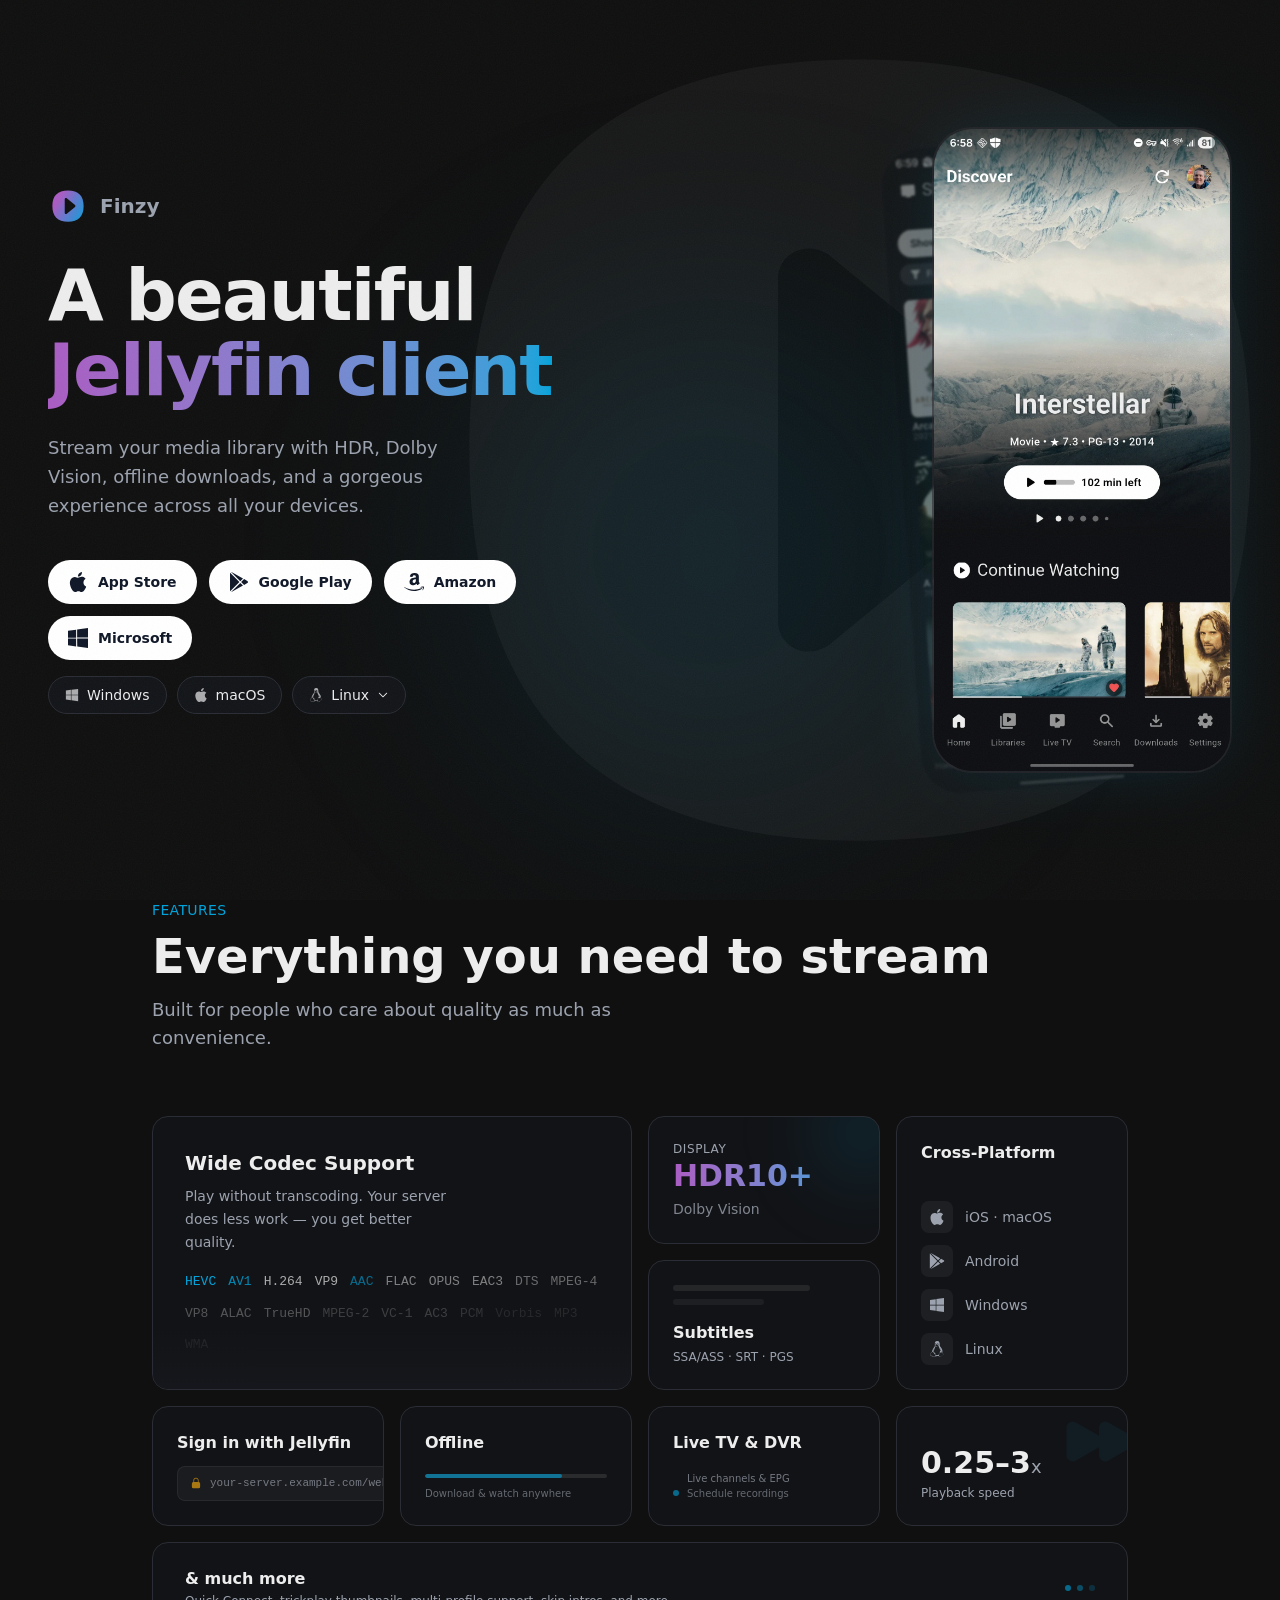
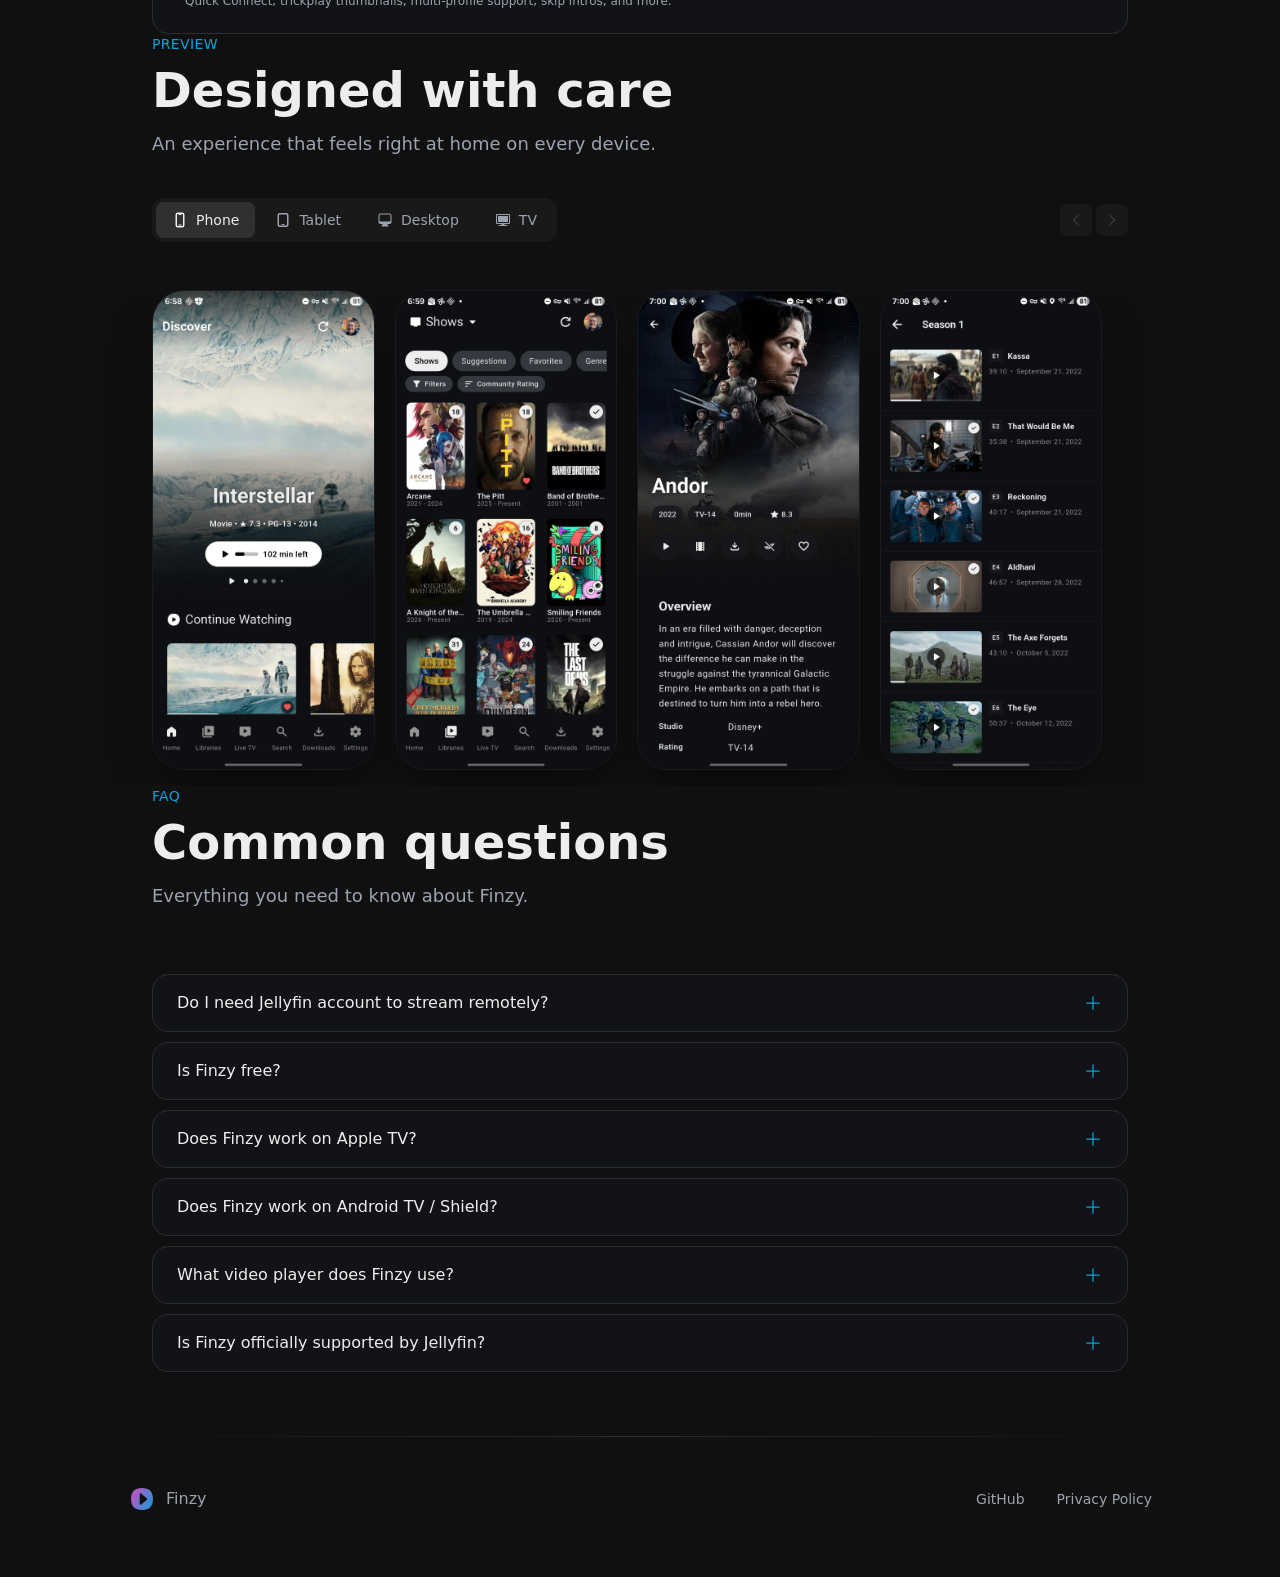
==== index.html @ c2ca0dec "Reduce vertical spacing between page sections by half Made-with: Cursor" ====
<!doctype html>
<html lang="en">
  <head>
    <meta charset="utf-8" />
    <meta name="viewport" content="width=device-width, initial-scale=1" />
    <meta name="theme-color" content="#101010" />
    <link href="assets/css/main.css" rel="stylesheet">
    <link href="assets/css/home.css" rel="stylesheet">
    <link rel="modulepreload" href="assets/js/entry/start.js">
    <link rel="modulepreload" href="assets/js/chunks/sveltekit.js">
    <link rel="modulepreload" href="assets/js/chunks/runtime.js">
    <link rel="modulepreload" href="assets/js/chunks/lifecycle.js">
    <link rel="modulepreload" href="assets/js/entry/app.js">
    <link rel="modulepreload" href="assets/js/chunks/hydration.js">
    <link rel="modulepreload" href="assets/js/chunks/dom-events.js">
    <link rel="modulepreload" href="assets/js/chunks/component-wrapper.js">
    <link rel="modulepreload" href="assets/js/chunks/transitions.js">
    <link rel="modulepreload" href="assets/js/chunks/init.js">
    <link rel="modulepreload" href="assets/js/pages/layout.js">
    <link rel="modulepreload" href="assets/js/chunks/conditional.js">
    <link rel="modulepreload" href="assets/js/chunks/dom-attributes.js">
    <link rel="modulepreload" href="assets/js/pages/home.js">
    <link rel="modulepreload" href="assets/js/chunks/logo.js">
    <link rel="modulepreload" href="assets/js/chunks/icons.js">
    <link rel="modulepreload" href="assets/js/chunks/each.js">
    <!--12qhfyh-->
    <link rel="icon" href="data:image/svg+xml,%3csvg%20xmlns='http://www.w3.org/2000/svg'%20viewBox='0%200%20512%20512'%3e%3cdefs%3e%3clinearGradient%20id='g'%20x1='110.25'%20y1='213.3'%20x2='496.14'%20y2='436.09'%20gradientUnits='userSpaceOnUse'%3e%3cstop%20offset='0'%20stop-color='%23AA5CC3'/%3e%3cstop%20offset='1'%20stop-color='%2300A4DC'/%3e%3c/linearGradient%3e%3c/defs%3e%3cpath%20fill-rule='evenodd'%20fill='url(%23g)'%20d='M256%2056C122%2056%2056%20122%2056%20256C56%20390%20122%20456%20256%20456C390%20456%20456%20390%20456%20256C456%20122%20390%2056%20256%2056ZM214%20168C214%20156%20228%20148%20240%20156L342%20240C354%20250%20354%20262%20342%20272L240%20356C228%20364%20214%20356%20214%20344Z'/%3e%3c/svg%3e"/>
    <!---->
    <!--1uha8ag-->
    <meta name="description" content="Finzy is a beautiful Jellyfin client available on iOS, Android, Windows, macOS, and Linux. HDR, Dolby Vision, offline downloads, and more."/>
    <!---->
    <meta property="og:type" content="website"/>
    <meta property="og:url" content="https://getfinzy.com/"/>
    <meta property="og:title" content="Finzy - A Beautiful Jellyfin Client"/>
    <meta property="og:description" content="Stream your media library with HDR, Dolby Vision, offline downloads, and a gorgeous experience across all your devices."/>
    <meta property="og:image" content="https://getfinzy.com/finzy.png"/>
    <meta name="twitter:card" content="summary"/>
    <meta name="twitter:title" content="Finzy - A Beautiful Jellyfin Client"/>
    <meta name="twitter:description" content="Stream your media library with HDR, Dolby Vision, offline downloads, and a gorgeous experience across all your devices."/>
    <meta name="twitter:image" content="https://getfinzy.com/finzy.png"/>
    <link rel="canonical" href="https://getfinzy.com/"/>
    <title>
      Finzy - A Beautiful Jellyfin Client
    </title>
  </head>
  <body data-sveltekit-preload-data="hover">
    <div style="display: contents">
      <!--[-->
      <!--[-->
      <!---->
      <!---->
      <div class="noise-overlay" aria-hidden="true">
      </div>
      <!---->
      <section class="relative min-h-dvh flex items-center overflow-hidden">
        <svg class="absolute -right-20 top-1/2 -translate-y-1/2 w-150 md:w-200 lg:w-250 opacity-[0.04] select-none pointer-events-none" viewBox="0 0 512 512" xmlns="http://www.w3.org/2000/svg">
          <!--[!-->
          <!--]-->
          <path fill-rule="evenodd" fill="currentColor" d="M256 56C122 56 56 122 56 256C56 390 122 456 256 456C390 456 456 390 456 256C456 122 390 56 256 56ZM214 168C214 156 228 148 240 156L342 240C354 250 354 262 342 272L240 356C228 364 214 356 214 344Z">
          </path>
        </svg>
        <!---->
        <div class="absolute top-1/3 right-1/4 w-125 h-125 rounded-full bg-accent/10 blur-[120px] animate-pulse-glow pointer-events-none">
        </div>
        <div class="w-full max-w-7xl mx-auto px-6 lg:px-12 py-16 sm:py-24 grid lg:grid-cols-2 gap-12 lg:gap-24 items-center">
          <div class="max-w-xl">
            <div class="animate-fade-in-up flex items-center gap-3 mb-5 sm:mb-8">
              <svg class="w-10 h-10" viewBox="0 0 512 512" xmlns="http://www.w3.org/2000/svg">
                <!--[-->
                <defs>
                  <linearGradient id="logo-gradient" x1="110.25" y1="213.3" x2="496.14" y2="436.09" gradientUnits="userSpaceOnUse">
                    <stop offset="0" stop-color="#AA5CC3">
                    </stop>
                    <stop offset="1" stop-color="#00A4DC">
                    </stop>
                  </linearGradient>
                </defs>
                <!--]-->
                <path fill-rule="evenodd" fill="url(#logo-gradient)" d="M256 56C122 56 56 122 56 256C56 390 122 456 256 456C390 456 456 390 456 256C456 122 390 56 256 56ZM214 168C214 156 228 148 240 156L342 240C354 250 354 262 342 272L240 356C228 364 214 356 214 344Z">
                </path>
              </svg>
              <!---->
              <span class="text-xl font-semibold text-text-muted">
                Finzy
              </span>
            </div>
            <h1 class="text-4xl sm:text-5xl md:text-6xl lg:text-7xl font-bold tracking-tight leading-[1.05] animate-fade-in-up" style="animation-delay: 100ms;">
              A beautiful
              <br/>
              <span class="bg-gradient-to-r from-accent-dim to-accent bg-clip-text text-transparent">
                Jellyfin client
              </span>
            </h1>
            <p class="text-base sm:text-lg text-text-muted mt-4 mb-8 sm:mt-6 sm:mb-10 max-w-md leading-relaxed animate-fade-in-up" style="animation-delay: 200ms;">
              Stream your media library with HDR, Dolby Vision, offline downloads, and a gorgeous experience across all your
        devices.
            </p>
            <div class="animate-fade-in-up" style="animation-delay: 300ms;">
              <div class="flex flex-col gap-4">
                <div class="flex flex-wrap gap-3">
                  <a href="https://apps.apple.com/us/app/id6759632535" target="_blank" rel="noopener noreferrer" class="inline-flex items-center gap-2.5 px-5 py-3 bg-white text-gray-900 rounded-full font-semibold text-sm hover:bg-gray-100 transition-colors">
                    <svg role="img" viewBox="0 0 24 24" fill="currentColor" xmlns="http://www.w3.org/2000/svg" width="100%" height="100%" class="w-5 h-5">
                      <!--[!-->
                      <!--]-->
                      <!--[-->
                      <path d="M12.152 6.896c-.948 0-2.415-1.078-3.96-1.04-2.04.027-3.91 1.183-4.961 3.014-2.117 3.675-.546 9.103 1.519 12.09 1.013 1.454 2.208 3.09 3.792 3.039 1.52-.065 2.09-.987 3.935-.987 1.831 0 2.35.987 3.96.948 1.637-.026 2.676-1.48 3.676-2.948 1.156-1.688 1.636-3.325 1.662-3.415-.039-.013-3.182-1.221-3.22-4.857-.026-3.04 2.48-4.494 2.597-4.559-1.429-2.09-3.623-2.324-4.39-2.376-2-.156-3.675 1.09-4.61 1.09zM15.53 3.83c.843-1.012 1.4-2.427 1.245-3.83-1.207.052-2.662.805-3.532 1.818-.78.896-1.454 2.338-1.273 3.714 1.338.104 2.715-.688 3.559-1.701">
                      </path>
                      <!--]-->
                      <!--[-->
                      <!--]-->
                      <!--[-->
                      <!--]-->
                      <!--[-->
                      <!--]-->
                      <!--[-->
                      <!--]-->
                      <!--[-->
                      <!--]-->
                    </svg>
                    <!---->
                    App Store
                  </a>
                  <a href="https://play.google.com/store/apps/details?id=com.dkmcgowan.finzy" target="_blank" rel="noopener noreferrer" class="inline-flex items-center gap-2.5 px-5 py-3 bg-white text-gray-900 rounded-full font-semibold text-sm hover:bg-gray-100 transition-colors">
                    <svg role="img" viewBox="0 0 24 24" fill="currentColor" xmlns="http://www.w3.org/2000/svg" width="100%" height="100%" class="w-5 h-5">
                      <!--[!-->
                      <!--]-->
                      <!--[-->
                      <path d="M22.018 13.298l-3.919 2.218-3.515-3.493 3.543-3.521 3.891 2.202a1.49 1.49 0 0 1 0 2.594zM1.337.924a1.486 1.486 0 0 0-.112.568v21.017c0 .217.045.419.124.6l11.155-11.087L1.337.924zm12.207 10.065l3.258-3.238L3.45.195a1.466 1.466 0 0 0-.946-.179l11.04 10.973zm0 2.067l-11 10.933c.298.036.612-.016.906-.183l13.324-7.54-3.23-3.21z">
                      </path>
                      <!--]-->
                      <!--[-->
                      <!--]-->
                      <!--[-->
                      <!--]-->
                      <!--[-->
                      <!--]-->
                      <!--[-->
                      <!--]-->
                      <!--[-->
                      <!--]-->
                    </svg>
                    <!---->
                    Google Play
                  </a>
                  <a href="https://www.amazon.com/gp/product/B0GRRLSYDX" target="_blank" rel="noopener noreferrer" class="inline-flex items-center gap-2.5 px-5 py-3 bg-white text-gray-900 rounded-full font-semibold text-sm hover:bg-gray-100 transition-colors">
                    <svg role="img" viewBox="0 0 24 24" fill="currentColor" xmlns="http://www.w3.org/2000/svg" width="100%" height="100%" class="w-5 h-5">
                      <!--[!-->
                      <!--]-->
                      <!--[-->
                      <path d="M.045 18.02c.072-.116.187-.124.348-.022 3.636 2.11 7.594 3.166 11.87 3.166 2.852 0 5.668-.533 8.447-1.595l.315-.14c.138-.06.234-.1.293-.13.226-.088.39-.046.525.13.12.174.09.336-.12.48-.256.19-.6.41-1.006.654-1.244.743-2.64 1.316-4.185 1.726a17.617 17.617 0 01-10.951-.577 17.88 17.88 0 01-5.43-3.35c-.1-.074-.151-.15-.151-.22 0-.047.021-.09.051-.13zm6.565-6.218c0-1.005.247-1.863.743-2.577.495-.71 1.17-1.25 2.04-1.615.796-.335 1.756-.575 2.912-.72.39-.046 1.033-.103 1.92-.174v-.37c0-.93-.105-1.558-.3-1.875-.302-.43-.78-.65-1.44-.65h-.182c-.48.046-.896.196-1.246.46-.35.27-.575.63-.675 1.096-.06.3-.206.465-.435.51l-2.52-.315c-.248-.06-.372-.18-.372-.39 0-.046.007-.09.022-.15.247-1.29.855-2.25 1.82-2.88.976-.616 2.1-.975 3.39-1.05h.54c1.65 0 2.957.434 3.888 1.29.135.15.27.3.405.48.12.165.224.314.283.45.075.134.15.33.195.57.06.254.105.42.135.51.03.104.062.3.076.615.01.313.02.493.02.553v5.28c0 .376.06.72.165 1.036.105.313.21.54.315.674l.51.674c.09.136.136.256.136.36 0 .12-.06.226-.18.314-1.2 1.05-1.86 1.62-1.963 1.71-.165.135-.375.15-.63.045a6.062 6.062 0 01-.526-.496l-.31-.347a9.391 9.391 0 01-.317-.42l-.3-.435c-.81.886-1.603 1.44-2.4 1.665-.494.15-1.093.227-1.83.227-1.11 0-2.04-.343-2.76-1.034-.72-.69-1.08-1.665-1.08-2.94l-.05-.076zm3.753-.438c0 .566.14 1.02.425 1.364.285.34.675.512 1.155.512.045 0 .106-.007.195-.02.09-.016.134-.023.166-.023.614-.16 1.08-.553 1.424-1.178.165-.28.285-.58.36-.91.09-.32.12-.59.135-.8.015-.195.015-.54.015-1.005v-.54c-.84 0-1.484.06-1.92.18-1.275.36-1.92 1.17-1.92 2.43l-.035-.02zm9.162 7.027c.03-.06.075-.11.132-.17.362-.243.714-.41 1.05-.5a8.094 8.094 0 011.612-.24c.14-.012.28 0 .41.03.65.06 1.05.168 1.172.33.063.09.099.228.099.39v.15c0 .51-.149 1.11-.424 1.8-.278.69-.664 1.248-1.156 1.68-.073.06-.14.09-.197.09-.03 0-.06 0-.09-.012-.09-.044-.107-.12-.064-.24.54-1.26.806-2.143.806-2.64 0-.15-.03-.27-.087-.344-.145-.166-.55-.257-1.224-.257-.243 0-.533.016-.87.046-.363.045-.7.09-1 .135-.09 0-.148-.014-.18-.044-.03-.03-.036-.047-.02-.077 0-.017.006-.03.02-.063v-.06z">
                      </path>
                      <!--]-->
                      <!--[-->
                      <!--]-->
                      <!--[-->
                      <!--]-->
                      <!--[-->
                      <!--]-->
                      <!--[-->
                      <!--]-->
                      <!--[-->
                      <!--]-->
                    </svg>
                    <!---->
                    Amazon
                  </a>
                  <a href="#" target="_blank" rel="noopener noreferrer" class="inline-flex items-center gap-2.5 px-5 py-3 bg-white text-gray-900 rounded-full font-semibold text-sm hover:bg-gray-100 transition-colors">
                    <svg role="img" viewBox="0 0 24 24" fill="currentColor" xmlns="http://www.w3.org/2000/svg" width="100%" height="100%" class="w-5 h-5">
                      <path d="M0 3.449L9.75 2.1v9.451H0m10.949-9.602L24 0v11.4H10.949M0 12.6h9.75v9.451L0 20.699M10.949 12.6H24V24l-12.9-1.801">
                      </path>
                    </svg>
                    <!---->
                    Microsoft
                  </a>
                </div>
                <div class="flex flex-wrap gap-2.5">
                  <a href="#" class="inline-flex items-center gap-2 px-4 py-2 bg-surface/80 hover:bg-surface-hover border border-border rounded-full text-sm transition-colors">
                    <svg class="w-3.5 h-3.5 opacity-70" viewBox="0 0 448 512" fill="currentColor">
                      <path d="M0 93.7l183.6-25.3v177.4H0V93.7zm0 324.6l183.6 25.3V268.4H0v149.9zm203.8 28L448 480V268.4H203.8v177.9zm0-380.6v180.1H448V32L203.8 65.7z">
                      </path>
                    </svg>
                    <!---->
                    Windows
                  </a>
                  <a href="#" class="inline-flex items-center gap-2 px-4 py-2 bg-surface/80 hover:bg-surface-hover border border-border rounded-full text-sm transition-colors">
                    <svg role="img" viewBox="0 0 24 24" fill="currentColor" xmlns="http://www.w3.org/2000/svg" width="100%" height="100%" class="w-3.5 h-3.5 opacity-70">
                      <!--[!-->
                      <!--]-->
                      <!--[-->
                      <path d="M12.152 6.896c-.948 0-2.415-1.078-3.96-1.04-2.04.027-3.91 1.183-4.961 3.014-2.117 3.675-.546 9.103 1.519 12.09 1.013 1.454 2.208 3.09 3.792 3.039 1.52-.065 2.09-.987 3.935-.987 1.831 0 2.35.987 3.96.948 1.637-.026 2.676-1.48 3.676-2.948 1.156-1.688 1.636-3.325 1.662-3.415-.039-.013-3.182-1.221-3.22-4.857-.026-3.04 2.48-4.494 2.597-4.559-1.429-2.09-3.623-2.324-4.39-2.376-2-.156-3.675 1.09-4.61 1.09zM15.53 3.83c.843-1.012 1.4-2.427 1.245-3.83-1.207.052-2.662.805-3.532 1.818-.78.896-1.454 2.338-1.273 3.714 1.338.104 2.715-.688 3.559-1.701">
                      </path>
                      <!--]-->
                      <!--[-->
                      <!--]-->
                      <!--[-->
                      <!--]-->
                      <!--[-->
                      <!--]-->
                      <!--[-->
                      <!--]-->
                      <!--[-->
                      <!--]-->
                    </svg>
                    <!---->
                    macOS
                  </a>
                  <div class="relative" role="group">
                    <button type="button" aria-expanded="false" aria-haspopup="true" class="inline-flex items-center gap-2 px-4 py-2 bg-surface/80 border border-border rounded-full text-sm transition-colors cursor-default hover:bg-surface-hover">
                      <svg role="img" viewBox="0 0 24 24" fill="currentColor" xmlns="http://www.w3.org/2000/svg" width="100%" height="100%" class="w-3.5 h-3.5 opacity-70">
                        <!--[!-->
                        <!--]-->
                        <!--[-->
                        <path d="M12.504 0c-.155 0-.315.008-.48.021-4.226.333-3.105 4.807-3.17 6.298-.076 1.092-.3 1.953-1.05 3.02-.885 1.051-2.127 2.75-2.716 4.521-.278.832-.41 1.684-.287 2.489a.424.424 0 00-.11.135c-.26.268-.45.6-.663.839-.199.199-.485.267-.797.4-.313.136-.658.269-.864.68-.09.189-.136.394-.132.602 0 .199.027.4.055.536.058.399.116.728.04.97-.249.68-.28 1.145-.106 1.484.174.334.535.47.94.601.81.2 1.91.135 2.774.6.926.466 1.866.67 2.616.47.526-.116.97-.464 1.208-.946.587-.003 1.23-.269 2.26-.334.699-.058 1.574.267 2.577.2.025.134.063.198.114.333l.003.003c.391.778 1.113 1.132 1.884 1.071.771-.06 1.592-.536 2.257-1.306.631-.765 1.683-1.084 2.378-1.503.348-.199.629-.469.649-.853.023-.4-.2-.811-.714-1.376v-.097l-.003-.003c-.17-.2-.25-.535-.338-.926-.085-.401-.182-.786-.492-1.046h-.003c-.059-.054-.123-.067-.188-.135a.357.357 0 00-.19-.064c.431-1.278.264-2.55-.173-3.694-.533-1.41-1.465-2.638-2.175-3.483-.796-1.005-1.576-1.957-1.56-3.368.026-2.152.236-6.133-3.544-6.139zm.529 3.405h.013c.213 0 .396.062.584.198.19.135.33.332.438.533.105.259.158.459.166.724 0-.02.006-.04.006-.06v.105a.086.086 0 01-.004-.021l-.004-.024a1.807 1.807 0 01-.15.706.953.953 0 01-.213.335.71.71 0 00-.088-.042c-.104-.045-.198-.064-.284-.133a1.312 1.312 0 00-.22-.066c.05-.06.146-.133.183-.198.053-.128.082-.264.088-.402v-.02a1.21 1.21 0 00-.061-.4c-.045-.134-.101-.2-.183-.333-.084-.066-.167-.132-.267-.132h-.016c-.093 0-.176.03-.262.132a.8.8 0 00-.205.334 1.18 1.18 0 00-.09.4v.019c.002.089.008.179.02.267-.193-.067-.438-.135-.607-.202a1.635 1.635 0 01-.018-.2v-.02a1.772 1.772 0 01.15-.768c.082-.22.232-.406.43-.533a.985.985 0 01.594-.2zm-2.962.059h.036c.142 0 .27.048.399.135.146.129.264.288.344.465.09.199.14.4.153.667v.004c.007.134.006.2-.002.266v.08c-.03.007-.056.018-.083.024-.152.055-.274.135-.393.2.012-.09.013-.18.003-.267v-.015c-.012-.133-.04-.2-.082-.333a.613.613 0 00-.166-.267.248.248 0 00-.183-.064h-.021c-.071.006-.13.04-.186.132a.552.552 0 00-.12.27.944.944 0 00-.023.33v.015c.012.135.037.2.08.334.046.134.098.2.166.268.01.009.02.018.034.024-.07.057-.117.07-.176.136a.304.304 0 01-.131.068 2.62 2.62 0 01-.275-.402 1.772 1.772 0 01-.155-.667 1.759 1.759 0 01.08-.668 1.43 1.43 0 01.283-.535c.128-.133.26-.2.418-.2zm1.37 1.706c.332 0 .733.065 1.216.399.293.2.523.269 1.052.468h.003c.255.136.405.266.478.399v-.131a.571.571 0 01.016.47c-.123.31-.516.643-1.063.842v.002c-.268.135-.501.333-.775.465-.276.135-.588.292-1.012.267a1.139 1.139 0 01-.448-.067 3.566 3.566 0 01-.322-.198c-.195-.135-.363-.332-.612-.465v-.005h-.005c-.4-.246-.616-.512-.686-.71-.07-.268-.005-.47.193-.6.224-.135.38-.271.483-.336.104-.074.143-.102.176-.131h.002v-.003c.169-.202.436-.47.839-.601.139-.036.294-.065.466-.065zm2.8 2.142c.358 1.417 1.196 3.475 1.735 4.473.286.534.855 1.659 1.102 3.024.156-.005.33.018.513.064.646-1.671-.546-3.467-1.089-3.966-.22-.2-.232-.335-.123-.335.59.534 1.365 1.572 1.646 2.757.13.535.16 1.104.021 1.67.067.028.135.06.205.067 1.032.534 1.413.938 1.23 1.537v-.043c-.06-.003-.12 0-.18 0h-.016c.151-.467-.182-.825-1.065-1.224-.915-.4-1.646-.336-1.77.465-.008.043-.013.066-.018.135-.068.023-.139.053-.209.064-.43.268-.662.669-.793 1.187-.13.533-.17 1.156-.205 1.869v.003c-.02.334-.17.838-.319 1.35-1.5 1.072-3.58 1.538-5.348.334a2.645 2.645 0 00-.402-.533 1.45 1.45 0 00-.275-.333c.182 0 .338-.03.465-.067a.615.615 0 00.314-.334c.108-.267 0-.697-.345-1.163-.345-.467-.931-.995-1.788-1.521-.63-.4-.986-.87-1.15-1.396-.165-.534-.143-1.085-.015-1.645.245-1.07.873-2.11 1.274-2.763.107-.065.037.135-.408.974-.396.751-1.14 2.497-.122 3.854a8.123 8.123 0 01.647-2.876c.564-1.278 1.743-3.504 1.836-5.268.048.036.217.135.289.202.218.133.38.333.59.465.21.201.477.335.876.335.039.003.075.006.11.006.412 0 .73-.134.997-.268.29-.134.52-.334.74-.4h.005c.467-.135.835-.402 1.044-.7zm2.185 8.958c.037.6.343 1.245.882 1.377.588.134 1.434-.333 1.791-.765l.211-.01c.315-.007.577.01.847.268l.003.003c.208.199.305.53.391.876.085.4.154.78.409 1.066.486.527.645.906.636 1.14l.003-.007v.018l-.003-.012c-.015.262-.185.396-.498.595-.63.401-1.746.712-2.457 1.57-.618.737-1.37 1.14-2.036 1.191-.664.053-1.237-.2-1.574-.898l-.005-.003c-.21-.4-.12-1.025.056-1.69.176-.668.428-1.344.463-1.897.037-.714.076-1.335.195-1.814.12-.465.308-.797.641-.984l.045-.022zm-10.814.049h.01c.053 0 .105.005.157.014.376.055.706.333 1.023.752l.91 1.664.003.003c.243.533.754 1.064 1.189 1.637.434.598.77 1.131.729 1.57v.006c-.057.744-.48 1.148-1.125 1.294-.645.135-1.52.002-2.395-.464-.968-.536-2.118-.469-2.857-.602-.369-.066-.61-.2-.723-.4-.11-.2-.113-.602.123-1.23v-.004l.002-.003c.117-.334.03-.752-.027-1.118-.055-.401-.083-.71.043-.94.16-.334.396-.4.69-.533.294-.135.64-.202.915-.47h.002v-.002c.256-.268.445-.601.668-.838.19-.201.38-.336.663-.336zm7.159-9.074c-.435.201-.945.535-1.488.535-.542 0-.97-.267-1.28-.466-.154-.134-.28-.268-.373-.335-.164-.134-.144-.333-.074-.333.109.016.129.134.199.2.096.066.215.2.36.333.292.2.68.467 1.167.467.485 0 1.053-.267 1.398-.466.195-.135.445-.334.648-.467.156-.136.149-.267.279-.267.128.016.034.134-.147.332a8.097 8.097 0 01-.69.468zm-1.082-1.583V5.64c-.006-.02.013-.042.029-.05.074-.043.18-.027.26.004.063 0 .16.067.15.135-.006.049-.085.066-.135.066-.055 0-.092-.043-.141-.068-.052-.018-.146-.008-.163-.065zm-.551 0c-.02.058-.113.049-.166.066-.047.025-.086.068-.14.068-.05 0-.13-.02-.136-.068-.01-.066.088-.133.15-.133.08-.031.184-.047.259-.005.019.009.036.03.03.05v.02h.003z">
                        </path>
                        <!--]-->
                        <!--[-->
                        <!--]-->
                        <!--[-->
                        <!--]-->
                        <!--[-->
                        <!--]-->
                        <!--[-->
                        <!--]-->
                        <!--[-->
                        <!--]-->
                      </svg>
                      <!---->
                      Linux
                      <span class="w-3 h-3 transition-transform duration-300">
                        <svg viewBox="0 0 24 24" fill="currentColor" aria-hidden="true" xmlns="http://www.w3.org/2000/svg" width="100%" height="100%" class="w-3 h-3">
                          <!--[!-->
                          <!--]-->
                          <!--[-->
                          <path fill-rule="evenodd" d="M12.53 16.28a.75.75 0 0 1-1.06 0l-7.5-7.5a.75.75 0 0 1 1.06-1.06L12 14.69l6.97-6.97a.75.75 0 1 1 1.06 1.06l-7.5 7.5Z" clip-rule="evenodd">
                          </path>
                          <!--]-->
                          <!--[-->
                          <!--]-->
                          <!--[-->
                          <!--]-->
                          <!--[-->
                          <!--]-->
                          <!--[-->
                          <!--]-->
                          <!--[-->
                          <!--]-->
                        </svg>
                        <!---->
                      </span>
                    </button>
                    <div role="menu" class="absolute bottom-full mb-2 left-0 w-56 bg-surface border border-border rounded-2xl shadow-xl overflow-hidden z-10 transition-all duration-150 opacity-0 invisible">
                      <!--[-->
                      <!--[!-->
                      <!--]-->
                      <div class="px-4 pt-2.5 pb-1 text-xs font-semibold text-muted uppercase tracking-wide">
                        x64 (Intel/AMD)
                      </div>
                      <!--[-->
                      <a href="#" role="menuitem" class="block px-4 py-2 text-sm hover:bg-surface-hover transition-colors">
                        .deb (Debian/Ubuntu)
                      </a>
                      <a href="#" role="menuitem" class="block px-4 py-2 text-sm hover:bg-surface-hover transition-colors">
                        .rpm (Fedora/RHEL)
                      </a>
                      <a href="#" role="menuitem" class="block px-4 py-2 text-sm hover:bg-surface-hover transition-colors">
                        .pkg.tar.zst (Arch)
                      </a>
                      <a href="#" role="menuitem" class="block px-4 py-2 text-sm hover:bg-surface-hover transition-colors">
                        .tar.gz (Portable)
                      </a>
                      <!--]-->
                      <!--[-->
                      <div class="border-t border-border">
                      </div>
                      <!--]-->
                      <div class="px-4 pt-2.5 pb-1 text-xs font-semibold text-muted uppercase tracking-wide">
                        ARM64
                      </div>
                      <!--[-->
                      <a href="#" role="menuitem" class="block px-4 py-2 text-sm hover:bg-surface-hover transition-colors">
                        .deb (Debian/Ubuntu)
                      </a>
                      <a href="#" role="menuitem" class="block px-4 py-2 text-sm hover:bg-surface-hover transition-colors">
                        .rpm (Fedora/RHEL)
                      </a>
                      <a href="#" role="menuitem" class="block px-4 py-2 text-sm hover:bg-surface-hover transition-colors">
                        .pkg.tar.zst (Arch)
                      </a>
                      <a href="#" role="menuitem" class="block px-4 py-2 text-sm hover:bg-surface-hover transition-colors">
                        .tar.gz (Portable)
                      </a>
                      <!--]-->
                      <!--]-->
                    </div>
                  </div>
                </div>
              </div>
              <!---->
            </div>
          </div>
          <div class="relative flex justify-center lg:justify-end animate-fade-in-up" style="animation-delay: 400ms;">
            <div class="relative w-56 sm:w-70 md:w-75">
              <div class="absolute -left-8 top-3 w-full rounded-[2.5rem] overflow-hidden border border-border/30 opacity-40 blur-[1px] rotate-[-4deg]">
                <img src="assets/images/phone-library.webp" alt="" class="w-full block" loading="lazy"/>
              </div>
              <div class="relative rounded-[2.5rem] overflow-hidden border-2 border-border/60 shadow-[0_0_80px_-20px] shadow-accent/20">
                <img src="assets/images/phone-home.webp" alt="Finzy home screen" class="w-full block"/>
              </div>
            </div>
          </div>
        </div>
      </section>
      <!---->
      <section class="px-6 py-8 sm:py-12 md:py-16 max-w-5xl mx-auto">
        <div class=" transition-all duration-600 ease-out" style="opacity: 0; transform: translateY(24px); transition-delay: 0ms;">
          <p class="text-accent font-medium text-sm tracking-wide uppercase mb-3">
            Features
          </p>
          <h2 class="text-4xl md:text-5xl font-bold mb-4">
            Everything you need to stream
          </h2>
          <p class="text-text-muted text-lg mb-10 sm:mb-16 max-w-lg">
            Built for people who care about quality as much as convenience.
          </p>
          <!---->
        </div>
        <!---->
        <div class="bento-grid svelte-1dpem8h">
          <div class="bento-codec transition-all duration-600 ease-out" style="opacity: 0; transform: translateY(24px); transition-delay: 0ms;">
            <div class="glass-card rounded-2xl p-8 h-full flex flex-col justify-between overflow-hidden relative">
              <div class="relative z-10">
                <h3 class="text-xl font-semibold mb-2">
                  Wide Codec Support
                </h3>
                <p class="text-sm text-text-muted leading-relaxed max-w-[280px]">
                  Play without transcoding. Your server does less work — you get better quality.
                </p>
              </div>
              <div class="codec-wall mt-4 svelte-1dpem8h" aria-hidden="true">
                <span class="text-accent">
                  HEVC
                </span>
                <span class="text-accent/80">
                  AV1
                </span>
                <span class="text-text/70">
                  H.264
                </span>
                <span class="text-text/70">
                  VP9
                </span>
                <span class="text-accent/60">
                  AAC
                </span>
                <span class="text-text/50">
                  FLAC
                </span>
                <span class="text-text/50">
                  OPUS
                </span>
                <span class="text-text/50">
                  EAC3
                </span>
                <span class="text-text/40">
                  DTS
                </span>
                <span class="text-text/40">
                  MPEG-4
                </span>
                <span class="text-text/30">
                  VP8
                </span>
                <span class="text-text/30">
                  ALAC
                </span>
                <span class="text-text/30">
                  TrueHD
                </span>
                <span class="text-text/20">
                  MPEG-2
                </span>
                <span class="text-text/20">
                  VC-1
                </span>
                <span class="text-text/20">
                  AC3
                </span>
                <span class="text-text/15">
                  PCM
                </span>
                <span class="text-text/10">
                  Vorbis
                </span>
                <span class="text-text/10">
                  MP3
                </span>
                <span class="text-text/10">
                  WMA
                </span>
              </div>
              <div class="absolute inset-x-0 bottom-0 h-16 bg-gradient-to-t from-surface to-transparent z-[1] pointer-events-none">
              </div>
            </div>
            <!---->
          </div>
          <!---->
          <div class="bento-hdr transition-all duration-600 ease-out" style="opacity: 0; transform: translateY(24px); transition-delay: 50ms;">
            <div class="glass-card rounded-2xl p-6 h-full flex flex-col justify-between overflow-hidden relative">
              <div class="absolute -top-8 -right-8 w-24 h-24 rounded-full bg-accent/15 blur-2xl pointer-events-none">
              </div>
              <p class="text-xs text-text-muted uppercase tracking-wider">
                Display
              </p>
              <div class="mt-auto">
                <p class="text-3xl font-bold bg-gradient-to-r from-accent-dim to-accent bg-clip-text text-transparent leading-tight">
                  HDR10+
                </p>
                <p class="text-sm text-text-muted/80 mt-1">
                  Dolby Vision
                </p>
              </div>
            </div>
            <!---->
          </div>
          <!---->
          <div class="bento-sub transition-all duration-600 ease-out" style="opacity: 0; transform: translateY(24px); transition-delay: 100ms;">
            <div class="glass-card rounded-2xl p-6 h-full flex flex-col justify-between">
              <div class="space-y-2 mb-4" aria-hidden="true">
                <div class="h-1.5 w-3/4 rounded-full bg-white/8">
                </div>
                <div class="h-1.5 w-1/2 rounded-full bg-white/5">
                </div>
              </div>
              <div>
                <p class="text-base font-semibold">
                  Subtitles
                </p>
                <p class="text-xs text-text-muted mt-1">
                  SSA/ASS · SRT · PGS
                </p>
              </div>
            </div>
            <!---->
          </div>
          <!---->
          <div class="bento-cross transition-all duration-600 ease-out" style="opacity: 0; transform: translateY(24px); transition-delay: 80ms;">
            <div class="glass-card rounded-2xl p-6 h-full flex flex-col">
              <p class="text-base font-semibold mb-5">
                Cross-Platform
              </p>
              <div class="flex flex-col gap-3 mt-auto">
                <div class="flex items-center gap-3 text-sm text-text-muted">
                  <div class="w-8 h-8 rounded-lg bg-white/5 flex items-center justify-center">
                    <svg role="img" viewBox="0 0 24 24" fill="currentColor" xmlns="http://www.w3.org/2000/svg" width="100%" height="100%" class="w-4 h-4">
                      <!--[!-->
                      <!--]-->
                      <!--[-->
                      <path d="M12.152 6.896c-.948 0-2.415-1.078-3.96-1.04-2.04.027-3.91 1.183-4.961 3.014-2.117 3.675-.546 9.103 1.519 12.09 1.013 1.454 2.208 3.09 3.792 3.039 1.52-.065 2.09-.987 3.935-.987 1.831 0 2.35.987 3.96.948 1.637-.026 2.676-1.48 3.676-2.948 1.156-1.688 1.636-3.325 1.662-3.415-.039-.013-3.182-1.221-3.22-4.857-.026-3.04 2.48-4.494 2.597-4.559-1.429-2.09-3.623-2.324-4.39-2.376-2-.156-3.675 1.09-4.61 1.09zM15.53 3.83c.843-1.012 1.4-2.427 1.245-3.83-1.207.052-2.662.805-3.532 1.818-.78.896-1.454 2.338-1.273 3.714 1.338.104 2.715-.688 3.559-1.701">
                      </path>
                      <!--]-->
                      <!--[-->
                      <!--]-->
                      <!--[-->
                      <!--]-->
                      <!--[-->
                      <!--]-->
                      <!--[-->
                      <!--]-->
                      <!--[-->
                      <!--]-->
                    </svg>
                    <!---->
                  </div>
                  <span>
                    iOS · macOS
                  </span>
                </div>
                <div class="flex items-center gap-3 text-sm text-text-muted">
                  <div class="w-8 h-8 rounded-lg bg-white/5 flex items-center justify-center">
                    <svg role="img" viewBox="0 0 24 24" fill="currentColor" xmlns="http://www.w3.org/2000/svg" width="100%" height="100%" class="w-4 h-4">
                      <!--[!-->
                      <!--]-->
                      <!--[-->
                      <path d="M22.018 13.298l-3.919 2.218-3.515-3.493 3.543-3.521 3.891 2.202a1.49 1.49 0 0 1 0 2.594zM1.337.924a1.486 1.486 0 0 0-.112.568v21.017c0 .217.045.419.124.6l11.155-11.087L1.337.924zm12.207 10.065l3.258-3.238L3.45.195a1.466 1.466 0 0 0-.946-.179l11.04 10.973zm0 2.067l-11 10.933c.298.036.612-.016.906-.183l13.324-7.54-3.23-3.21z">
                      </path>
                      <!--]-->
                      <!--[-->
                      <!--]-->
                      <!--[-->
                      <!--]-->
                      <!--[-->
                      <!--]-->
                      <!--[-->
                      <!--]-->
                      <!--[-->
                      <!--]-->
                    </svg>
                    <!---->
                  </div>
                  <span>
                    Android
                  </span>
                </div>
                <div class="flex items-center gap-3 text-sm text-text-muted">
                  <div class="w-8 h-8 rounded-lg bg-white/5 flex items-center justify-center">
                    <svg class="w-4 h-4" viewBox="0 0 448 512" fill="currentColor">
                      <path d="M0 93.7l183.6-25.3v177.4H0V93.7zm0 324.6l183.6 25.3V268.4H0v149.9zm203.8 28L448 480V268.4H203.8v177.9zm0-380.6v180.1H448V32L203.8 65.7z">
                      </path>
                    </svg>
                    <!---->
                  </div>
                  <span>
                    Windows
                  </span>
                </div>
                <div class="flex items-center gap-3 text-sm text-text-muted">
                  <div class="w-8 h-8 rounded-lg bg-white/5 flex items-center justify-center">
                    <svg role="img" viewBox="0 0 24 24" fill="currentColor" xmlns="http://www.w3.org/2000/svg" width="100%" height="100%" class="w-4 h-4">
                      <!--[!-->
                      <!--]-->
                      <!--[-->
                      <path d="M12.504 0c-.155 0-.315.008-.48.021-4.226.333-3.105 4.807-3.17 6.298-.076 1.092-.3 1.953-1.05 3.02-.885 1.051-2.127 2.75-2.716 4.521-.278.832-.41 1.684-.287 2.489a.424.424 0 00-.11.135c-.26.268-.45.6-.663.839-.199.199-.485.267-.797.4-.313.136-.658.269-.864.68-.09.189-.136.394-.132.602 0 .199.027.4.055.536.058.399.116.728.04.97-.249.68-.28 1.145-.106 1.484.174.334.535.47.94.601.81.2 1.91.135 2.774.6.926.466 1.866.67 2.616.47.526-.116.97-.464 1.208-.946.587-.003 1.23-.269 2.26-.334.699-.058 1.574.267 2.577.2.025.134.063.198.114.333l.003.003c.391.778 1.113 1.132 1.884 1.071.771-.06 1.592-.536 2.257-1.306.631-.765 1.683-1.084 2.378-1.503.348-.199.629-.469.649-.853.023-.4-.2-.811-.714-1.376v-.097l-.003-.003c-.17-.2-.25-.535-.338-.926-.085-.401-.182-.786-.492-1.046h-.003c-.059-.054-.123-.067-.188-.135a.357.357 0 00-.19-.064c.431-1.278.264-2.55-.173-3.694-.533-1.41-1.465-2.638-2.175-3.483-.796-1.005-1.576-1.957-1.56-3.368.026-2.152.236-6.133-3.544-6.139zm.529 3.405h.013c.213 0 .396.062.584.198.19.135.33.332.438.533.105.259.158.459.166.724 0-.02.006-.04.006-.06v.105a.086.086 0 01-.004-.021l-.004-.024a1.807 1.807 0 01-.15.706.953.953 0 01-.213.335.71.71 0 00-.088-.042c-.104-.045-.198-.064-.284-.133a1.312 1.312 0 00-.22-.066c.05-.06.146-.133.183-.198.053-.128.082-.264.088-.402v-.02a1.21 1.21 0 00-.061-.4c-.045-.134-.101-.2-.183-.333-.084-.066-.167-.132-.267-.132h-.016c-.093 0-.176.03-.262.132a.8.8 0 00-.205.334 1.18 1.18 0 00-.09.4v.019c.002.089.008.179.02.267-.193-.067-.438-.135-.607-.202a1.635 1.635 0 01-.018-.2v-.02a1.772 1.772 0 01.15-.768c.082-.22.232-.406.43-.533a.985.985 0 01.594-.2zm-2.962.059h.036c.142 0 .27.048.399.135.146.129.264.288.344.465.09.199.14.4.153.667v.004c.007.134.006.2-.002.266v.08c-.03.007-.056.018-.083.024-.152.055-.274.135-.393.2.012-.09.013-.18.003-.267v-.015c-.012-.133-.04-.2-.082-.333a.613.613 0 00-.166-.267.248.248 0 00-.183-.064h-.021c-.071.006-.13.04-.186.132a.552.552 0 00-.12.27.944.944 0 00-.023.33v.015c.012.135.037.2.08.334.046.134.098.2.166.268.01.009.02.018.034.024-.07.057-.117.07-.176.136a.304.304 0 01-.131.068 2.62 2.62 0 01-.275-.402 1.772 1.772 0 01-.155-.667 1.759 1.759 0 01.08-.668 1.43 1.43 0 01.283-.535c.128-.133.26-.2.418-.2zm1.37 1.706c.332 0 .733.065 1.216.399.293.2.523.269 1.052.468h.003c.255.136.405.266.478.399v-.131a.571.571 0 01.016.47c-.123.31-.516.643-1.063.842v.002c-.268.135-.501.333-.775.465-.276.135-.588.292-1.012.267a1.139 1.139 0 01-.448-.067 3.566 3.566 0 01-.322-.198c-.195-.135-.363-.332-.612-.465v-.005h-.005c-.4-.246-.616-.512-.686-.71-.07-.268-.005-.47.193-.6.224-.135.38-.271.483-.336.104-.074.143-.102.176-.131h.002v-.003c.169-.202.436-.47.839-.601.139-.036.294-.065.466-.065zm2.8 2.142c.358 1.417 1.196 3.475 1.735 4.473.286.534.855 1.659 1.102 3.024.156-.005.33.018.513.064.646-1.671-.546-3.467-1.089-3.966-.22-.2-.232-.335-.123-.335.59.534 1.365 1.572 1.646 2.757.13.535.16 1.104.021 1.67.067.028.135.06.205.067 1.032.534 1.413.938 1.23 1.537v-.043c-.06-.003-.12 0-.18 0h-.016c.151-.467-.182-.825-1.065-1.224-.915-.4-1.646-.336-1.77.465-.008.043-.013.066-.018.135-.068.023-.139.053-.209.064-.43.268-.662.669-.793 1.187-.13.533-.17 1.156-.205 1.869v.003c-.02.334-.17.838-.319 1.35-1.5 1.072-3.58 1.538-5.348.334a2.645 2.645 0 00-.402-.533 1.45 1.45 0 00-.275-.333c.182 0 .338-.03.465-.067a.615.615 0 00.314-.334c.108-.267 0-.697-.345-1.163-.345-.467-.931-.995-1.788-1.521-.63-.4-.986-.87-1.15-1.396-.165-.534-.143-1.085-.015-1.645.245-1.07.873-2.11 1.274-2.763.107-.065.037.135-.408.974-.396.751-1.14 2.497-.122 3.854a8.123 8.123 0 01.647-2.876c.564-1.278 1.743-3.504 1.836-5.268.048.036.217.135.289.202.218.133.38.333.59.465.21.201.477.335.876.335.039.003.075.006.11.006.412 0 .73-.134.997-.268.29-.134.52-.334.74-.4h.005c.467-.135.835-.402 1.044-.7zm2.185 8.958c.037.6.343 1.245.882 1.377.588.134 1.434-.333 1.791-.765l.211-.01c.315-.007.577.01.847.268l.003.003c.208.199.305.53.391.876.085.4.154.78.409 1.066.486.527.645.906.636 1.14l.003-.007v.018l-.003-.012c-.015.262-.185.396-.498.595-.63.401-1.746.712-2.457 1.57-.618.737-1.37 1.14-2.036 1.191-.664.053-1.237-.2-1.574-.898l-.005-.003c-.21-.4-.12-1.025.056-1.69.176-.668.428-1.344.463-1.897.037-.714.076-1.335.195-1.814.12-.465.308-.797.641-.984l.045-.022zm-10.814.049h.01c.053 0 .105.005.157.014.376.055.706.333 1.023.752l.91 1.664.003.003c.243.533.754 1.064 1.189 1.637.434.598.77 1.131.729 1.57v.006c-.057.744-.48 1.148-1.125 1.294-.645.135-1.52.002-2.395-.464-.968-.536-2.118-.469-2.857-.602-.369-.066-.61-.2-.723-.4-.11-.2-.113-.602.123-1.23v-.004l.002-.003c.117-.334.03-.752-.027-1.118-.055-.401-.083-.71.043-.94.16-.334.396-.4.69-.533.294-.135.64-.202.915-.47h.002v-.002c.256-.268.445-.601.668-.838.19-.201.38-.336.663-.336zm7.159-9.074c-.435.201-.945.535-1.488.535-.542 0-.97-.267-1.28-.466-.154-.134-.28-.268-.373-.335-.164-.134-.144-.333-.074-.333.109.016.129.134.199.2.096.066.215.2.36.333.292.2.68.467 1.167.467.485 0 1.053-.267 1.398-.466.195-.135.445-.334.648-.467.156-.136.149-.267.279-.267.128.016.034.134-.147.332a8.097 8.097 0 01-.69.468zm-1.082-1.583V5.64c-.006-.02.013-.042.029-.05.074-.043.18-.027.26.004.063 0 .16.067.15.135-.006.049-.085.066-.135.066-.055 0-.092-.043-.141-.068-.052-.018-.146-.008-.163-.065zm-.551 0c-.02.058-.113.049-.166.066-.047.025-.086.068-.14.068-.05 0-.13-.02-.136-.068-.01-.066.088-.133.15-.133.08-.031.184-.047.259-.005.019.009.036.03.03.05v.02h.003z">
                      </path>
                      <!--]-->
                      <!--[-->
                      <!--]-->
                      <!--[-->
                      <!--]-->
                      <!--[-->
                      <!--]-->
                      <!--[-->
                      <!--]-->
                      <!--[-->
                      <!--]-->
                    </svg>
                    <!---->
                  </div>
                  <span>
                    Linux
                  </span>
                </div>
              </div>
            </div>
            <!---->
          </div>
          <!---->
          <div class="bento-auth transition-all duration-600 ease-out" style="opacity: 0; transform: translateY(24px); transition-delay: 150ms;">
            <div class="glass-card rounded-2xl p-6 h-full flex flex-col justify-between overflow-hidden">
              <p class="text-base font-semibold">
                Sign in with Jellyfin
              </p>
              <div class="mt-auto -mr-6 min-w-0 rounded-l-lg bg-white/[0.04] border border-white/[0.06] border-r-0 px-3 py-2 flex items-center gap-2 overflow-hidden" aria-hidden="true">
                <svg viewBox="0 0 24 24" fill="currentColor" aria-hidden="true" xmlns="http://www.w3.org/2000/svg" width="100%" height="100%" class="w-3 h-3 text-[#e5a00d]/70 flex-shrink-0">
                  <!--[!-->
                  <!--]-->
                  <!--[-->
                  <path fill-rule="evenodd" d="M12 1.5a5.25 5.25 0 0 0-5.25 5.25v3a3 3 0 0 0-3 3v6.75a3 3 0 0 0 3 3h10.5a3 3 0 0 0 3-3v-6.75a3 3 0 0 0-3-3v-3c0-2.9-2.35-5.25-5.25-5.25Zm3.75 8.25v-3a3.75 3.75 0 1 0-7.5 0v3h7.5Z" clip-rule="evenodd">
                  </path>
                  <!--]-->
                  <!--[-->
                  <!--]-->
                  <!--[-->
                  <!--]-->
                  <!--[-->
                  <!--]-->
                  <!--[-->
                  <!--]-->
                  <!--[-->
                  <!--]-->
                </svg>
                <!---->
                <span class="text-[11px] text-text-muted/70 font-mono whitespace-nowrap">
                  your-server.example.com/web/#/login
                </span>
              </div>
            </div>
            <!---->
          </div>
          <!---->
          <div class="bento-offline transition-all duration-600 ease-out" style="opacity: 0; transform: translateY(24px); transition-delay: 180ms;">
            <div class="glass-card rounded-2xl p-6 h-full flex flex-col justify-between">
              <p class="text-base font-semibold">
                Offline
              </p>
              <div class="mt-4 space-y-2" aria-hidden="true">
                <div class="h-1 rounded-full bg-white/10 overflow-hidden">
                  <div class="h-full w-3/4 rounded-full bg-accent/60">
                  </div>
                </div>
                <p class="text-[10px] text-text-muted/60">
                  Download &amp; watch anywhere
                </p>
              </div>
            </div>
            <!---->
          </div>
          <!---->
          <div class="bento-watch transition-all duration-600 ease-out" style="opacity: 0; transform: translateY(24px); transition-delay: 210ms;">
            <div class="glass-card rounded-2xl p-6 h-full flex flex-col justify-between">
              <p class="text-base font-semibold">
                Live TV &amp; DVR
              </p>
              <div class="mt-4 space-y-1.5" aria-hidden="true">
                <div class="flex items-center gap-2">
                  <div class="w-1.5 h-1.5 rounded-full bg-red-500">
                  </div>
                  <span class="text-[10px] text-text-muted/70">Live channels &amp; EPG</span>
                </div>
                <div class="flex items-center gap-2">
                  <div class="w-1.5 h-1.5 rounded-full bg-accent/60">
                  </div>
                  <span class="text-[10px] text-text-muted/60">Schedule recordings</span>
                </div>
              </div>
            </div>
            <!---->
          </div>
          <!---->
          <div class="bento-speed transition-all duration-600 ease-out" style="opacity: 0; transform: translateY(24px); transition-delay: 240ms;">
            <div class="glass-card rounded-2xl p-6 h-full flex flex-col overflow-hidden relative">
              <div class="absolute -top-2 -right-3 text-accent/[0.07] pointer-events-none">
                <svg viewBox="0 0 24 24" fill="currentColor" aria-hidden="true" xmlns="http://www.w3.org/2000/svg" width="100%" height="100%" class="w-20 h-20">
                  <!--[!-->
                  <!--]-->
                  <!--[-->
                  <path d="M5.055 7.06C3.805 6.347 2.25 7.25 2.25 8.69v8.122c0 1.44 1.555 2.343 2.805 1.628L12 14.471v2.34c0 1.44 1.555 2.343 2.805 1.628l7.108-4.061c1.26-.72 1.26-2.536 0-3.256l-7.108-4.061C13.555 6.346 12 7.249 12 8.689v2.34L5.055 7.061Z">
                  </path>
                  <!--]-->
                  <!--[-->
                  <!--]-->
                  <!--[-->
                  <!--]-->
                  <!--[-->
                  <!--]-->
                  <!--[-->
                  <!--]-->
                  <!--[-->
                  <!--]-->
                </svg>
                <!---->
              </div>
              <div class="relative z-10 mt-auto">
                <p class="text-3xl font-bold tabular-nums">
                  0.25–3
                  <span class="text-lg text-text-muted font-normal">
                    x
                  </span>
                </p>
                <p class="text-xs text-text-muted mt-1">
                  Playback speed
                </p>
              </div>
            </div>
            <!---->
          </div>
          <!---->
          <div class="bento-more transition-all duration-600 ease-out" style="opacity: 0; transform: translateY(24px); transition-delay: 270ms;">
            <div class="glass-card rounded-2xl px-8 py-6 h-full flex items-center justify-between">
              <div>
                <p class="text-base font-semibold">
                  &amp; much more
                </p>
                <p class="text-xs text-text-muted mt-0.5">
                  Quick Connect, trickplay thumbnails, multi-profile support, skip intros, and more.
                </p>
              </div>
              <div class="flex gap-1.5" aria-hidden="true">
                <div class="w-1.5 h-1.5 rounded-full bg-accent/60">
                </div>
                <div class="w-1.5 h-1.5 rounded-full bg-accent/40">
                </div>
                <div class="w-1.5 h-1.5 rounded-full bg-accent/20">
                </div>
              </div>
            </div>
            <!---->
          </div>
          <!---->
        </div>
      </section>
      <!---->
      <section class="py-8 sm:py-12 md:py-16 overflow-hidden">
        <div class="max-w-5xl mx-auto px-6 mb-8 sm:mb-12">
          <div class=" transition-all duration-600 ease-out" style="opacity: 0; transform: translateY(24px); transition-delay: 0ms;">
            <p class="text-accent font-medium text-sm tracking-wide uppercase mb-3">
              Preview
            </p>
            <h2 class="text-4xl md:text-5xl font-bold mb-4">
              Designed with care
            </h2>
            <p class="text-text-muted text-lg max-w-lg mb-6 sm:mb-10">
              An experience that feels right at home on every device.
            </p>
            <div class="flex items-center gap-4">
              <div class="flex gap-1 bg-white/[0.04] rounded-xl p-1 w-fit">
                <!--[-->
                <button class="flex items-center gap-2 px-4 py-2 rounded-lg text-sm font-medium transition-all cursor-pointer bg-white/10 text-text">
                  <svg viewBox="0 0 24 24" fill="currentColor" aria-hidden="true" xmlns="http://www.w3.org/2000/svg" width="100%" height="100%" class="w-4 h-4">
                    <!--[!-->
                    <!--]-->
                    <!--[-->
                    <path d="M10.5 18.75a.75.75 0 0 0 0 1.5h3a.75.75 0 0 0 0-1.5h-3Z">
                    </path>
                    <path fill-rule="evenodd" d="M8.625.75A3.375 3.375 0 0 0 5.25 4.125v15.75a3.375 3.375 0 0 0 3.375 3.375h6.75a3.375 3.375 0 0 0 3.375-3.375V4.125A3.375 3.375 0 0 0 15.375.75h-6.75ZM7.5 4.125C7.5 3.504 8.004 3 8.625 3H9.75v.375c0 .621.504 1.125 1.125 1.125h2.25c.621 0 1.125-.504 1.125-1.125V3h1.125c.621 0 1.125.504 1.125 1.125v15.75c0 .621-.504 1.125-1.125 1.125h-6.75A1.125 1.125 0 0 1 7.5 19.875V4.125Z" clip-rule="evenodd">
                    </path>
                    <!--]-->
                    <!--[-->
                    <!--]-->
                    <!--[-->
                    <!--]-->
                    <!--[-->
                    <!--]-->
                    <!--[-->
                    <!--]-->
                    <!--[-->
                    <!--]-->
                  </svg>
                  <!---->
                  <span class="hidden sm:inline">
                    Phone
                  </span>
                </button>
                <button class="flex items-center gap-2 px-4 py-2 rounded-lg text-sm font-medium transition-all cursor-pointer text-text-muted hover:text-text/80">
                  <svg viewBox="0 0 24 24" fill="currentColor" aria-hidden="true" xmlns="http://www.w3.org/2000/svg" width="100%" height="100%" class="w-4 h-4">
                    <!--[!-->
                    <!--]-->
                    <!--[-->
                    <path d="M10.5 18a.75.75 0 0 0 0 1.5h3a.75.75 0 0 0 0-1.5h-3Z">
                    </path>
                    <path fill-rule="evenodd" d="M7.125 1.5A3.375 3.375 0 0 0 3.75 4.875v14.25A3.375 3.375 0 0 0 7.125 22.5h9.75a3.375 3.375 0 0 0 3.375-3.375V4.875A3.375 3.375 0 0 0 16.875 1.5h-9.75ZM6 4.875c0-.621.504-1.125 1.125-1.125h9.75c.621 0 1.125.504 1.125 1.125v14.25c0 .621-.504 1.125-1.125 1.125h-9.75A1.125 1.125 0 0 1 6 19.125V4.875Z" clip-rule="evenodd">
                    </path>
                    <!--]-->
                    <!--[-->
                    <!--]-->
                    <!--[-->
                    <!--]-->
                    <!--[-->
                    <!--]-->
                    <!--[-->
                    <!--]-->
                    <!--[-->
                    <!--]-->
                  </svg>
                  <!---->
                  <span class="hidden sm:inline">
                    Tablet
                  </span>
                </button>
                <button class="flex items-center gap-2 px-4 py-2 rounded-lg text-sm font-medium transition-all cursor-pointer text-text-muted hover:text-text/80">
                  <svg viewBox="0 0 24 24" fill="currentColor" aria-hidden="true" xmlns="http://www.w3.org/2000/svg" width="100%" height="100%" class="w-4 h-4">
                    <!--[!-->
                    <!--]-->
                    <!--[-->
                    <path fill-rule="evenodd" d="M2.25 5.25a3 3 0 0 1 3-3h13.5a3 3 0 0 1 3 3V15a3 3 0 0 1-3 3h-3v.257c0 .597.237 1.17.659 1.591l.621.622a.75.75 0 0 1-.53 1.28h-9a.75.75 0 0 1-.53-1.28l.621-.622a2.25 2.25 0 0 0 .659-1.59V18h-3a3 3 0 0 1-3-3V5.25Zm1.5 0v7.5a1.5 1.5 0 0 0 1.5 1.5h13.5a1.5 1.5 0 0 0 1.5-1.5v-7.5a1.5 1.5 0 0 0-1.5-1.5H5.25a1.5 1.5 0 0 0-1.5 1.5Z" clip-rule="evenodd">
                    </path>
                    <!--]-->
                    <!--[-->
                    <!--]-->
                    <!--[-->
                    <!--]-->
                    <!--[-->
                    <!--]-->
                    <!--[-->
                    <!--]-->
                    <!--[-->
                    <!--]-->
                  </svg>
                  <!---->
                  <span class="hidden sm:inline">
                    Desktop
                  </span>
                </button>
                <button class="flex items-center gap-2 px-4 py-2 rounded-lg text-sm font-medium transition-all cursor-pointer text-text-muted hover:text-text/80">
                  <svg viewBox="0 0 24 24" fill="currentColor" aria-hidden="true" xmlns="http://www.w3.org/2000/svg" width="100%" height="100%" class="w-4 h-4">
                    <!--[!-->
                    <!--]-->
                    <!--[-->
                    <path d="M19.5 6h-15v9h15V6Z">
                    </path>
                    <path fill-rule="evenodd" d="M3.375 3C2.339 3 1.5 3.84 1.5 4.875v11.25C1.5 17.16 2.34 18 3.375 18H9.75v1.5H6A.75.75 0 0 0 6 21h12a.75.75 0 0 0 0-1.5h-3.75V18h6.375c1.035 0 1.875-.84 1.875-1.875V4.875C22.5 3.839 21.66 3 20.625 3H3.375Zm0 13.5h17.25a.375.375 0 0 0 .375-.375V4.875a.375.375 0 0 0-.375-.375H3.375A.375.375 0 0 0 3 4.875v11.25c0 .207.168.375.375.375Z" clip-rule="evenodd">
                    </path>
                    <!--]-->
                    <!--[-->
                    <!--]-->
                    <!--[-->
                    <!--]-->
                    <!--[-->
                    <!--]-->
                    <!--[-->
                    <!--]-->
                    <!--[-->
                    <!--]-->
                  </svg>
                  <!---->
                  <span class="hidden sm:inline">
                    TV
                  </span>
                </button>
                <!--]-->
              </div>
              <div class="hidden md:flex items-center gap-1 ml-auto">
                <button disabled class="w-8 h-8 rounded-lg bg-white/[0.04] flex items-center justify-center transition-colors cursor-pointer text-text-muted/30">
                  <svg viewBox="0 0 24 24" fill="currentColor" aria-hidden="true" xmlns="http://www.w3.org/2000/svg" width="100%" height="100%" class="w-4 h-4">
                    <!--[!-->
                    <!--]-->
                    <!--[-->
                    <path fill-rule="evenodd" d="M7.72 12.53a.75.75 0 0 1 0-1.06l7.5-7.5a.75.75 0 1 1 1.06 1.06L9.31 12l6.97 6.97a.75.75 0 1 1-1.06 1.06l-7.5-7.5Z" clip-rule="evenodd">
                    </path>
                    <!--]-->
                    <!--[-->
                    <!--]-->
                    <!--[-->
                    <!--]-->
                    <!--[-->
                    <!--]-->
                    <!--[-->
                    <!--]-->
                    <!--[-->
                    <!--]-->
                  </svg>
                  <!---->
                </button>
                <button disabled class="w-8 h-8 rounded-lg bg-white/[0.04] flex items-center justify-center transition-colors cursor-pointer text-text-muted/30">
                  <svg viewBox="0 0 24 24" fill="currentColor" aria-hidden="true" xmlns="http://www.w3.org/2000/svg" width="100%" height="100%" class="w-4 h-4">
                    <!--[!-->
                    <!--]-->
                    <!--[-->
                    <path fill-rule="evenodd" d="M16.28 11.47a.75.75 0 0 1 0 1.06l-7.5 7.5a.75.75 0 0 1-1.06-1.06L14.69 12 7.72 5.03a.75.75 0 0 1 1.06-1.06l7.5 7.5Z" clip-rule="evenodd">
                    </path>
                    <!--]-->
                    <!--[-->
                    <!--]-->
                    <!--[-->
                    <!--]-->
                    <!--[-->
                    <!--]-->
                    <!--[-->
                    <!--]-->
                    <!--[-->
                    <!--]-->
                  </svg>
                  <!---->
                </button>
              </div>
            </div>
            <!---->
          </div>
          <!---->
        </div>
        <!--[-->
        <div class="flex gap-5 overflow-x-auto pb-4 scrollbar-hide animate-fade-in-up content-pad svelte-klxgu9">
          <!--[-->
          <div class="flex-shrink-0 snap-start h-[420px] lg:h-[480px]">
            <div class="h-full rounded-[2rem] overflow-hidden border border-border/40 shadow-2xl shadow-black/50">
              <img src="assets/images/phone-home.webp" alt="Finzy home screen" loading="lazy" class="h-full w-auto block"/>
            </div>
          </div>
          <div class="flex-shrink-0 snap-start h-[420px] lg:h-[480px]">
            <div class="h-full rounded-[2rem] overflow-hidden border border-border/40 shadow-2xl shadow-black/50">
              <img src="assets/images/phone-library.webp" alt="Finzy library view" loading="lazy" class="h-full w-auto block"/>
            </div>
          </div>
          <div class="flex-shrink-0 snap-start h-[420px] lg:h-[480px]">
            <div class="h-full rounded-[2rem] overflow-hidden border border-border/40 shadow-2xl shadow-black/50">
              <img src="assets/images/phone-media-card.webp" alt="Finzy media card detail" loading="lazy" class="h-full w-auto block"/>
            </div>
          </div>
          <div class="flex-shrink-0 snap-start h-[420px] lg:h-[480px]">
            <div class="h-full rounded-[2rem] overflow-hidden border border-border/40 shadow-2xl shadow-black/50">
              <img src="assets/images/phone-season.webp" alt="Finzy season view" loading="lazy" class="h-full w-auto block"/>
            </div>
          </div>
          <!--]-->
        </div>
        <!--]-->
        <!--[!-->
        <!--]-->
        <!--[!-->
        <!--]-->
        <!--[!-->
        <!--]-->
      </section>
      <!---->
      <!-- TODO: Unhide reviews section once we have real Finzy reviews -->
      <section class="px-6 py-8 sm:py-12 md:py-16 max-w-5xl mx-auto" style="display:none">
        <div class=" transition-all duration-600 ease-out" style="opacity: 0; transform: translateY(24px); transition-delay: 0ms;">
          <p class="text-accent font-medium text-sm tracking-wide uppercase mb-3">
            Reviews
          </p>
          <h2 class="text-4xl md:text-5xl font-bold mb-4">
            Loved by users
          </h2>
          <p class="text-text-muted text-lg mb-10 sm:mb-16 max-w-lg">
            See what people are saying about their experience with Finzy. Reviews coming soon!
          </p>
          <!---->
        </div>
        <!---->
        <div class="grid grid-cols-1 sm:grid-cols-2 lg:grid-cols-3 gap-4">
          <!--[-->
          <div class=" transition-all duration-600 ease-out" style="opacity: 0; transform: translateY(24px); transition-delay: 0ms;">
            <div class="glass-card rounded-2xl p-6 h-full flex flex-col">
              <!--[!-->
              <div class="flex gap-0.5 mb-4">
                <!--[-->
                <svg viewBox="0 0 24 24" fill="currentColor" aria-hidden="true" xmlns="http://www.w3.org/2000/svg" width="100%" height="100%" class="w-4 h-4 text-accent">
                  <!--[!-->
                  <!--]-->
                  <!--[-->
                  <path fill-rule="evenodd" d="M10.788 3.21c.448-1.077 1.976-1.077 2.424 0l2.082 5.006 5.404.434c1.164.093 1.636 1.545.749 2.305l-4.117 3.527 1.257 5.273c.271 1.136-.964 2.033-1.96 1.425L12 18.354 7.373 21.18c-.996.608-2.231-.29-1.96-1.425l1.257-5.273-4.117-3.527c-.887-.76-.415-2.212.749-2.305l5.404-.434 2.082-5.005Z" clip-rule="evenodd">
                  </path>
                  <!--]-->
                  <!--[-->
                  <!--]-->
                  <!--[-->
                  <!--]-->
                  <!--[-->
                  <!--]-->
                  <!--[-->
                  <!--]-->
                  <!--[-->
                  <!--]-->
                </svg>
                <svg viewBox="0 0 24 24" fill="currentColor" aria-hidden="true" xmlns="http://www.w3.org/2000/svg" width="100%" height="100%" class="w-4 h-4 text-accent">
                  <!--[!-->
                  <!--]-->
                  <!--[-->
                  <path fill-rule="evenodd" d="M10.788 3.21c.448-1.077 1.976-1.077 2.424 0l2.082 5.006 5.404.434c1.164.093 1.636 1.545.749 2.305l-4.117 3.527 1.257 5.273c.271 1.136-.964 2.033-1.96 1.425L12 18.354 7.373 21.18c-.996.608-2.231-.29-1.96-1.425l1.257-5.273-4.117-3.527c-.887-.76-.415-2.212.749-2.305l5.404-.434 2.082-5.005Z" clip-rule="evenodd">
                  </path>
                  <!--]-->
                  <!--[-->
                  <!--]-->
                  <!--[-->
                  <!--]-->
                  <!--[-->
                  <!--]-->
                  <!--[-->
                  <!--]-->
                  <!--[-->
                  <!--]-->
                </svg>
                <svg viewBox="0 0 24 24" fill="currentColor" aria-hidden="true" xmlns="http://www.w3.org/2000/svg" width="100%" height="100%" class="w-4 h-4 text-accent">
                  <!--[!-->
                  <!--]-->
                  <!--[-->
                  <path fill-rule="evenodd" d="M10.788 3.21c.448-1.077 1.976-1.077 2.424 0l2.082 5.006 5.404.434c1.164.093 1.636 1.545.749 2.305l-4.117 3.527 1.257 5.273c.271 1.136-.964 2.033-1.96 1.425L12 18.354 7.373 21.18c-.996.608-2.231-.29-1.96-1.425l1.257-5.273-4.117-3.527c-.887-.76-.415-2.212.749-2.305l5.404-.434 2.082-5.005Z" clip-rule="evenodd">
                  </path>
                  <!--]-->
                  <!--[-->
                  <!--]-->
                  <!--[-->
                  <!--]-->
                  <!--[-->
                  <!--]-->
                  <!--[-->
                  <!--]-->
                  <!--[-->
                  <!--]-->
                </svg>
                <svg viewBox="0 0 24 24" fill="currentColor" aria-hidden="true" xmlns="http://www.w3.org/2000/svg" width="100%" height="100%" class="w-4 h-4 text-accent">
                  <!--[!-->
                  <!--]-->
                  <!--[-->
                  <path fill-rule="evenodd" d="M10.788 3.21c.448-1.077 1.976-1.077 2.424 0l2.082 5.006 5.404.434c1.164.093 1.636 1.545.749 2.305l-4.117 3.527 1.257 5.273c.271 1.136-.964 2.033-1.96 1.425L12 18.354 7.373 21.18c-.996.608-2.231-.29-1.96-1.425l1.257-5.273-4.117-3.527c-.887-.76-.415-2.212.749-2.305l5.404-.434 2.082-5.005Z" clip-rule="evenodd">
                  </path>
                  <!--]-->
                  <!--[-->
                  <!--]-->
                  <!--[-->
                  <!--]-->
                  <!--[-->
                  <!--]-->
                  <!--[-->
                  <!--]-->
                  <!--[-->
                  <!--]-->
                </svg>
                <svg viewBox="0 0 24 24" fill="currentColor" aria-hidden="true" xmlns="http://www.w3.org/2000/svg" width="100%" height="100%" class="w-4 h-4 text-accent">
                  <!--[!-->
                  <!--]-->
                  <!--[-->
                  <path fill-rule="evenodd" d="M10.788 3.21c.448-1.077 1.976-1.077 2.424 0l2.082 5.006 5.404.434c1.164.093 1.636 1.545.749 2.305l-4.117 3.527 1.257 5.273c.271 1.136-.964 2.033-1.96 1.425L12 18.354 7.373 21.18c-.996.608-2.231-.29-1.96-1.425l1.257-5.273-4.117-3.527c-.887-.76-.415-2.212.749-2.305l5.404-.434 2.082-5.005Z" clip-rule="evenodd">
                  </path>
                  <!--]-->
                  <!--[-->
                  <!--]-->
                  <!--[-->
                  <!--]-->
                  <!--[-->
                  <!--]-->
                  <!--[-->
                  <!--]-->
                  <!--[-->
                  <!--]-->
                </svg>
                <!--]-->
              </div>
              <!--]-->
              <p class="text-text-muted text-sm leading-relaxed mb-6 flex-1">
                "Impressively way better than the official Jellyfin client!"
              </p>
              <div class="flex items-center justify-between">
                <span class="text-sm font-semibold">
                  Your Name
                </span>
                <div class="flex items-center gap-1.5 text-text-muted/60">
                  <svg role="img" viewBox="0 0 24 24" fill="currentColor" xmlns="http://www.w3.org/2000/svg" width="100%" height="100%" class="w-3.5 h-3.5">
                    <!--[!-->
                    <!--]-->
                    <!--[-->
                    <path d="M22.018 13.298l-3.919 2.218-3.515-3.493 3.543-3.521 3.891 2.202a1.49 1.49 0 0 1 0 2.594zM1.337.924a1.486 1.486 0 0 0-.112.568v21.017c0 .217.045.419.124.6l11.155-11.087L1.337.924zm12.207 10.065l3.258-3.238L3.45.195a1.466 1.466 0 0 0-.946-.179l11.04 10.973zm0 2.067l-11 10.933c.298.036.612-.016.906-.183l13.324-7.54-3.23-3.21z">
                    </path>
                    <!--]-->
                    <!--[-->
                    <!--]-->
                    <!--[-->
                    <!--]-->
                    <!--[-->
                    <!--]-->
                    <!--[-->
                    <!--]-->
                    <!--[-->
                    <!--]-->
                  </svg>
                  <!---->
                  <span class="text-xs">
                    Play Store
                  </span>
                </div>
              </div>
            </div>
            <!---->
          </div>
          <div class=" transition-all duration-600 ease-out" style="opacity: 0; transform: translateY(24px); transition-delay: 50ms;">
            <div class="glass-card rounded-2xl p-6 h-full flex flex-col">
              <!--[!-->
              <div class="flex gap-0.5 mb-4">
                <!--[-->
                <svg viewBox="0 0 24 24" fill="currentColor" aria-hidden="true" xmlns="http://www.w3.org/2000/svg" width="100%" height="100%" class="w-4 h-4 text-accent">
                  <!--[!-->
                  <!--]-->
                  <!--[-->
                  <path fill-rule="evenodd" d="M10.788 3.21c.448-1.077 1.976-1.077 2.424 0l2.082 5.006 5.404.434c1.164.093 1.636 1.545.749 2.305l-4.117 3.527 1.257 5.273c.271 1.136-.964 2.033-1.96 1.425L12 18.354 7.373 21.18c-.996.608-2.231-.29-1.96-1.425l1.257-5.273-4.117-3.527c-.887-.76-.415-2.212.749-2.305l5.404-.434 2.082-5.005Z" clip-rule="evenodd">
                  </path>
                  <!--]-->
                  <!--[-->
                  <!--]-->
                  <!--[-->
                  <!--]-->
                  <!--[-->
                  <!--]-->
                  <!--[-->
                  <!--]-->
                  <!--[-->
                  <!--]-->
                </svg>
                <svg viewBox="0 0 24 24" fill="currentColor" aria-hidden="true" xmlns="http://www.w3.org/2000/svg" width="100%" height="100%" class="w-4 h-4 text-accent">
                  <!--[!-->
                  <!--]-->
                  <!--[-->
                  <path fill-rule="evenodd" d="M10.788 3.21c.448-1.077 1.976-1.077 2.424 0l2.082 5.006 5.404.434c1.164.093 1.636 1.545.749 2.305l-4.117 3.527 1.257 5.273c.271 1.136-.964 2.033-1.96 1.425L12 18.354 7.373 21.18c-.996.608-2.231-.29-1.96-1.425l1.257-5.273-4.117-3.527c-.887-.76-.415-2.212.749-2.305l5.404-.434 2.082-5.005Z" clip-rule="evenodd">
                  </path>
                  <!--]-->
                  <!--[-->
                  <!--]-->
                  <!--[-->
                  <!--]-->
                  <!--[-->
                  <!--]-->
                  <!--[-->
                  <!--]-->
                  <!--[-->
                  <!--]-->
                </svg>
                <svg viewBox="0 0 24 24" fill="currentColor" aria-hidden="true" xmlns="http://www.w3.org/2000/svg" width="100%" height="100%" class="w-4 h-4 text-accent">
                  <!--[!-->
                  <!--]-->
                  <!--[-->
                  <path fill-rule="evenodd" d="M10.788 3.21c.448-1.077 1.976-1.077 2.424 0l2.082 5.006 5.404.434c1.164.093 1.636 1.545.749 2.305l-4.117 3.527 1.257 5.273c.271 1.136-.964 2.033-1.96 1.425L12 18.354 7.373 21.18c-.996.608-2.231-.29-1.96-1.425l1.257-5.273-4.117-3.527c-.887-.76-.415-2.212.749-2.305l5.404-.434 2.082-5.005Z" clip-rule="evenodd">
                  </path>
                  <!--]-->
                  <!--[-->
                  <!--]-->
                  <!--[-->
                  <!--]-->
                  <!--[-->
                  <!--]-->
                  <!--[-->
                  <!--]-->
                  <!--[-->
                  <!--]-->
                </svg>
                <svg viewBox="0 0 24 24" fill="currentColor" aria-hidden="true" xmlns="http://www.w3.org/2000/svg" width="100%" height="100%" class="w-4 h-4 text-accent">
                  <!--[!-->
                  <!--]-->
                  <!--[-->
                  <path fill-rule="evenodd" d="M10.788 3.21c.448-1.077 1.976-1.077 2.424 0l2.082 5.006 5.404.434c1.164.093 1.636 1.545.749 2.305l-4.117 3.527 1.257 5.273c.271 1.136-.964 2.033-1.96 1.425L12 18.354 7.373 21.18c-.996.608-2.231-.29-1.96-1.425l1.257-5.273-4.117-3.527c-.887-.76-.415-2.212.749-2.305l5.404-.434 2.082-5.005Z" clip-rule="evenodd">
                  </path>
                  <!--]-->
                  <!--[-->
                  <!--]-->
                  <!--[-->
                  <!--]-->
                  <!--[-->
                  <!--]-->
                  <!--[-->
                  <!--]-->
                  <!--[-->
                  <!--]-->
                </svg>
                <svg viewBox="0 0 24 24" fill="currentColor" aria-hidden="true" xmlns="http://www.w3.org/2000/svg" width="100%" height="100%" class="w-4 h-4 text-accent">
                  <!--[!-->
                  <!--]-->
                  <!--[-->
                  <path fill-rule="evenodd" d="M10.788 3.21c.448-1.077 1.976-1.077 2.424 0l2.082 5.006 5.404.434c1.164.093 1.636 1.545.749 2.305l-4.117 3.527 1.257 5.273c.271 1.136-.964 2.033-1.96 1.425L12 18.354 7.373 21.18c-.996.608-2.231-.29-1.96-1.425l1.257-5.273-4.117-3.527c-.887-.76-.415-2.212.749-2.305l5.404-.434 2.082-5.005Z" clip-rule="evenodd">
                  </path>
                  <!--]-->
                  <!--[-->
                  <!--]-->
                  <!--[-->
                  <!--]-->
                  <!--[-->
                  <!--]-->
                  <!--[-->
                  <!--]-->
                  <!--[-->
                  <!--]-->
                </svg>
                <!--]-->
              </div>
              <!--]-->
              <p class="text-text-muted text-sm leading-relaxed mb-6 flex-1">
                "Really works better than the native jellyfin app. If the developer keeps going this can be a killer app"
              </p>
              <div class="flex items-center justify-between">
                <span class="text-sm font-semibold">
                  Your Name
                </span>
                <div class="flex items-center gap-1.5 text-text-muted/60">
                  <svg role="img" viewBox="0 0 24 24" fill="currentColor" xmlns="http://www.w3.org/2000/svg" width="100%" height="100%" class="w-3.5 h-3.5">
                    <!--[!-->
                    <!--]-->
                    <!--[-->
                    <path d="M12.152 6.896c-.948 0-2.415-1.078-3.96-1.04-2.04.027-3.91 1.183-4.961 3.014-2.117 3.675-.546 9.103 1.519 12.09 1.013 1.454 2.208 3.09 3.792 3.039 1.52-.065 2.09-.987 3.935-.987 1.831 0 2.35.987 3.96.948 1.637-.026 2.676-1.48 3.676-2.948 1.156-1.688 1.636-3.325 1.662-3.415-.039-.013-3.182-1.221-3.22-4.857-.026-3.04 2.48-4.494 2.597-4.559-1.429-2.09-3.623-2.324-4.39-2.376-2-.156-3.675 1.09-4.61 1.09zM15.53 3.83c.843-1.012 1.4-2.427 1.245-3.83-1.207.052-2.662.805-3.532 1.818-.78.896-1.454 2.338-1.273 3.714 1.338.104 2.715-.688 3.559-1.701">
                    </path>
                    <!--]-->
                    <!--[-->
                    <!--]-->
                    <!--[-->
                    <!--]-->
                    <!--[-->
                    <!--]-->
                    <!--[-->
                    <!--]-->
                    <!--[-->
                    <!--]-->
                  </svg>
                  <!---->
                  <span class="text-xs">
                    App Store
                  </span>
                </div>
              </div>
            </div>
            <!---->
          </div>
          <div class=" transition-all duration-600 ease-out" style="opacity: 0; transform: translateY(24px); transition-delay: 100ms;">
            <div class="glass-card rounded-2xl p-6 h-full flex flex-col">
              <!--[-->
              <div class="flex items-center gap-1.5 mb-4">
                <svg viewBox="0 0 24 24" fill="currentColor" aria-hidden="true" xmlns="http://www.w3.org/2000/svg" width="100%" height="100%" class="w-4 h-4 text-accent">
                  <!--[!-->
                  <!--]-->
                  <!--[-->
                  <path fill-rule="evenodd" d="M11.47 2.47a.75.75 0 0 1 1.06 0l7.5 7.5a.75.75 0 1 1-1.06 1.06l-6.22-6.22V21a.75.75 0 0 1-1.5 0V4.81l-6.22 6.22a.75.75 0 1 1-1.06-1.06l7.5-7.5Z" clip-rule="evenodd">
                  </path>
                  <!--]-->
                  <!--[-->
                  <!--]-->
                  <!--[-->
                  <!--]-->
                  <!--[-->
                  <!--]-->
                  <!--[-->
                  <!--]-->
                  <!--[-->
                  <!--]-->
                </svg>
                <!---->
                <span class="text-sm font-medium text-accent">
                  69
                </span>
              </div>
              <!--]-->
              <p class="text-text-muted text-sm leading-relaxed mb-6 flex-1">
                "Holy shit. This comment just made me install it and give it a shot. I've never had a video open so fast. It was amazing."
              </p>
              <div class="flex items-center justify-between">
                <span class="text-sm font-semibold">
                  Your Name
                </span>
                <div class="flex items-center gap-1.5 text-text-muted/60">
                  <svg viewBox="0 0 512 512" fill="currentColor" xmlns="http://www.w3.org/2000/svg" width="100%" height="100%" class="w-3.5 h-3.5">
                    <!--[!-->
                    <!--]-->
                    <!--[-->
                    <path d="M373 138.6c-25.2 0-46.3-17.5-51.9-41l0 0c-30.6 4.3-54.2 30.7-54.2 62.4l0 .2c47.4 1.8 90.6 15.1 124.9 36.3c12.6-9.7 28.4-15.5 45.5-15.5c41.3 0 74.7 33.4 74.7 74.7c0 29.8-17.4 55.5-42.7 67.5c-2.4 86.8-97 156.6-213.2 156.6S45.5 410.1 43 323.4C17.6 311.5 0 285.7 0 255.7c0-41.3 33.4-74.7 74.7-74.7c17.2 0 33 5.8 45.7 15.6c34-21.1 76.8-34.4 123.7-36.4l0-.3c0-44.3 33.7-80.9 76.8-85.5C325.8 50.2 347.2 32 373 32c29.4 0 53.3 23.9 53.3 53.3s-23.9 53.3-53.3 53.3zM157.5 255.3c-20.9 0-38.9 20.8-40.2 47.9s17.1 38.1 38 38.1s36.6-9.8 37.8-36.9s-14.7-49.1-35.7-49.1zM395 303.1c-1.2-27.1-19.2-47.9-40.2-47.9s-36.9 22-35.7 49.1c1.2 27.1 16.9 36.9 37.8 36.9s39.3-11 38-38.1zm-60.1 70.8c1.5-3.6-1-7.7-4.9-8.1c-23-2.3-47.9-3.6-73.8-3.6s-50.8 1.3-73.8 3.6c-3.9 .4-6.4 4.5-4.9 8.1c12.9 30.8 43.3 52.4 78.7 52.4s65.8-21.6 78.7-52.4z">
                    </path>
                    <!--]-->
                    <!--[-->
                    <!--]-->
                    <!--[-->
                    <!--]-->
                    <!--[-->
                    <!--]-->
                    <!--[-->
                    <!--]-->
                    <!--[-->
                    <!--]-->
                  </svg>
                  <!---->
                  <span class="text-xs">
                    Reddit
                  </span>
                </div>
              </div>
            </div>
            <!---->
          </div>
          <div class=" transition-all duration-600 ease-out" style="opacity: 0; transform: translateY(24px); transition-delay: 150ms;">
            <div class="glass-card rounded-2xl p-6 h-full flex flex-col">
              <!--[-->
              <div class="flex items-center gap-1.5 mb-4">
                <svg viewBox="0 0 24 24" fill="currentColor" aria-hidden="true" xmlns="http://www.w3.org/2000/svg" width="100%" height="100%" class="w-4 h-4 text-accent">
                  <!--[!-->
                  <!--]-->
                  <!--[-->
                  <path fill-rule="evenodd" d="M11.47 2.47a.75.75 0 0 1 1.06 0l7.5 7.5a.75.75 0 1 1-1.06 1.06l-6.22-6.22V21a.75.75 0 0 1-1.5 0V4.81l-6.22 6.22a.75.75 0 1 1-1.06-1.06l7.5-7.5Z" clip-rule="evenodd">
                  </path>
                  <!--]-->
                  <!--[-->
                  <!--]-->
                  <!--[-->
                  <!--]-->
                  <!--[-->
                  <!--]-->
                  <!--[-->
                  <!--]-->
                  <!--[-->
                  <!--]-->
                </svg>
                <!---->
                <span class="text-sm font-medium text-accent">
                  50
                </span>
              </div>
              <!--]-->
              <p class="text-text-muted text-sm leading-relaxed mb-6 flex-1">
                "Replaced the official Jellyfin client with your app and WOW! Even Infuse didn't feel this smooth while also looking nice! Great work!!"
              </p>
              <div class="flex items-center justify-between">
                <span class="text-sm font-semibold">
                  Your Name
                </span>
                <div class="flex items-center gap-1.5 text-text-muted/60">
                  <svg viewBox="0 0 512 512" fill="currentColor" xmlns="http://www.w3.org/2000/svg" width="100%" height="100%" class="w-3.5 h-3.5">
                    <!--[!-->
                    <!--]-->
                    <!--[-->
                    <path d="M373 138.6c-25.2 0-46.3-17.5-51.9-41l0 0c-30.6 4.3-54.2 30.7-54.2 62.4l0 .2c47.4 1.8 90.6 15.1 124.9 36.3c12.6-9.7 28.4-15.5 45.5-15.5c41.3 0 74.7 33.4 74.7 74.7c0 29.8-17.4 55.5-42.7 67.5c-2.4 86.8-97 156.6-213.2 156.6S45.5 410.1 43 323.4C17.6 311.5 0 285.7 0 255.7c0-41.3 33.4-74.7 74.7-74.7c17.2 0 33 5.8 45.7 15.6c34-21.1 76.8-34.4 123.7-36.4l0-.3c0-44.3 33.7-80.9 76.8-85.5C325.8 50.2 347.2 32 373 32c29.4 0 53.3 23.9 53.3 53.3s-23.9 53.3-53.3 53.3zM157.5 255.3c-20.9 0-38.9 20.8-40.2 47.9s17.1 38.1 38 38.1s36.6-9.8 37.8-36.9s-14.7-49.1-35.7-49.1zM395 303.1c-1.2-27.1-19.2-47.9-40.2-47.9s-36.9 22-35.7 49.1c1.2 27.1 16.9 36.9 37.8 36.9s39.3-11 38-38.1zm-60.1 70.8c1.5-3.6-1-7.7-4.9-8.1c-23-2.3-47.9-3.6-73.8-3.6s-50.8 1.3-73.8 3.6c-3.9 .4-6.4 4.5-4.9 8.1c12.9 30.8 43.3 52.4 78.7 52.4s65.8-21.6 78.7-52.4z">
                    </path>
                    <!--]-->
                    <!--[-->
                    <!--]-->
                    <!--[-->
                    <!--]-->
                    <!--[-->
                    <!--]-->
                    <!--[-->
                    <!--]-->
                    <!--[-->
                    <!--]-->
                  </svg>
                  <!---->
                  <span class="text-xs">
                    Reddit
                  </span>
                </div>
              </div>
            </div>
            <!---->
          </div>
          <div class=" transition-all duration-600 ease-out" style="opacity: 0; transform: translateY(24px); transition-delay: 200ms;">
            <div class="glass-card rounded-2xl p-6 h-full flex flex-col">
              <!--[!-->
              <div class="flex gap-0.5 mb-4">
                <!--[-->
                <svg viewBox="0 0 24 24" fill="currentColor" aria-hidden="true" xmlns="http://www.w3.org/2000/svg" width="100%" height="100%" class="w-4 h-4 text-accent">
                  <!--[!-->
                  <!--]-->
                  <!--[-->
                  <path fill-rule="evenodd" d="M10.788 3.21c.448-1.077 1.976-1.077 2.424 0l2.082 5.006 5.404.434c1.164.093 1.636 1.545.749 2.305l-4.117 3.527 1.257 5.273c.271 1.136-.964 2.033-1.96 1.425L12 18.354 7.373 21.18c-.996.608-2.231-.29-1.96-1.425l1.257-5.273-4.117-3.527c-.887-.76-.415-2.212.749-2.305l5.404-.434 2.082-5.005Z" clip-rule="evenodd">
                  </path>
                  <!--]-->
                  <!--[-->
                  <!--]-->
                  <!--[-->
                  <!--]-->
                  <!--[-->
                  <!--]-->
                  <!--[-->
                  <!--]-->
                  <!--[-->
                  <!--]-->
                </svg>
                <svg viewBox="0 0 24 24" fill="currentColor" aria-hidden="true" xmlns="http://www.w3.org/2000/svg" width="100%" height="100%" class="w-4 h-4 text-accent">
                  <!--[!-->
                  <!--]-->
                  <!--[-->
                  <path fill-rule="evenodd" d="M10.788 3.21c.448-1.077 1.976-1.077 2.424 0l2.082 5.006 5.404.434c1.164.093 1.636 1.545.749 2.305l-4.117 3.527 1.257 5.273c.271 1.136-.964 2.033-1.96 1.425L12 18.354 7.373 21.18c-.996.608-2.231-.29-1.96-1.425l1.257-5.273-4.117-3.527c-.887-.76-.415-2.212.749-2.305l5.404-.434 2.082-5.005Z" clip-rule="evenodd">
                  </path>
                  <!--]-->
                  <!--[-->
                  <!--]-->
                  <!--[-->
                  <!--]-->
                  <!--[-->
                  <!--]-->
                  <!--[-->
                  <!--]-->
                  <!--[-->
                  <!--]-->
                </svg>
                <svg viewBox="0 0 24 24" fill="currentColor" aria-hidden="true" xmlns="http://www.w3.org/2000/svg" width="100%" height="100%" class="w-4 h-4 text-accent">
                  <!--[!-->
                  <!--]-->
                  <!--[-->
                  <path fill-rule="evenodd" d="M10.788 3.21c.448-1.077 1.976-1.077 2.424 0l2.082 5.006 5.404.434c1.164.093 1.636 1.545.749 2.305l-4.117 3.527 1.257 5.273c.271 1.136-.964 2.033-1.96 1.425L12 18.354 7.373 21.18c-.996.608-2.231-.29-1.96-1.425l1.257-5.273-4.117-3.527c-.887-.76-.415-2.212.749-2.305l5.404-.434 2.082-5.005Z" clip-rule="evenodd">
                  </path>
                  <!--]-->
                  <!--[-->
                  <!--]-->
                  <!--[-->
                  <!--]-->
                  <!--[-->
                  <!--]-->
                  <!--[-->
                  <!--]-->
                  <!--[-->
                  <!--]-->
                </svg>
                <svg viewBox="0 0 24 24" fill="currentColor" aria-hidden="true" xmlns="http://www.w3.org/2000/svg" width="100%" height="100%" class="w-4 h-4 text-accent">
                  <!--[!-->
                  <!--]-->
                  <!--[-->
                  <path fill-rule="evenodd" d="M10.788 3.21c.448-1.077 1.976-1.077 2.424 0l2.082 5.006 5.404.434c1.164.093 1.636 1.545.749 2.305l-4.117 3.527 1.257 5.273c.271 1.136-.964 2.033-1.96 1.425L12 18.354 7.373 21.18c-.996.608-2.231-.29-1.96-1.425l1.257-5.273-4.117-3.527c-.887-.76-.415-2.212.749-2.305l5.404-.434 2.082-5.005Z" clip-rule="evenodd">
                  </path>
                  <!--]-->
                  <!--[-->
                  <!--]-->
                  <!--[-->
                  <!--]-->
                  <!--[-->
                  <!--]-->
                  <!--[-->
                  <!--]-->
                  <!--[-->
                  <!--]-->
                </svg>
                <svg viewBox="0 0 24 24" fill="currentColor" aria-hidden="true" xmlns="http://www.w3.org/2000/svg" width="100%" height="100%" class="w-4 h-4 text-accent">
                  <!--[!-->
                  <!--]-->
                  <!--[-->
                  <path fill-rule="evenodd" d="M10.788 3.21c.448-1.077 1.976-1.077 2.424 0l2.082 5.006 5.404.434c1.164.093 1.636 1.545.749 2.305l-4.117 3.527 1.257 5.273c.271 1.136-.964 2.033-1.96 1.425L12 18.354 7.373 21.18c-.996.608-2.231-.29-1.96-1.425l1.257-5.273-4.117-3.527c-.887-.76-.415-2.212.749-2.305l5.404-.434 2.082-5.005Z" clip-rule="evenodd">
                  </path>
                  <!--]-->
                  <!--[-->
                  <!--]-->
                  <!--[-->
                  <!--]-->
                  <!--[-->
                  <!--]-->
                  <!--[-->
                  <!--]-->
                  <!--[-->
                  <!--]-->
                </svg>
                <!--]-->
              </div>
              <!--]-->
              <p class="text-text-muted text-sm leading-relaxed mb-6 flex-1">
                "Honestly, mind blown. Fastest Jellyfin access I've had on any platform. Some wizardry is afoot."
              </p>
              <div class="flex items-center justify-between">
                <span class="text-sm font-semibold">
                  Your Name
                </span>
                <div class="flex items-center gap-1.5 text-text-muted/60">
                  <svg role="img" viewBox="0 0 24 24" fill="currentColor" xmlns="http://www.w3.org/2000/svg" width="100%" height="100%" class="w-3.5 h-3.5">
                    <!--[!-->
                    <!--]-->
                    <!--[-->
                    <path d="M22.018 13.298l-3.919 2.218-3.515-3.493 3.543-3.521 3.891 2.202a1.49 1.49 0 0 1 0 2.594zM1.337.924a1.486 1.486 0 0 0-.112.568v21.017c0 .217.045.419.124.6l11.155-11.087L1.337.924zm12.207 10.065l3.258-3.238L3.45.195a1.466 1.466 0 0 0-.946-.179l11.04 10.973zm0 2.067l-11 10.933c.298.036.612-.016.906-.183l13.324-7.54-3.23-3.21z">
                    </path>
                    <!--]-->
                    <!--[-->
                    <!--]-->
                    <!--[-->
                    <!--]-->
                    <!--[-->
                    <!--]-->
                    <!--[-->
                    <!--]-->
                    <!--[-->
                    <!--]-->
                  </svg>
                  <!---->
                  <span class="text-xs">
                    Play Store
                  </span>
                </div>
              </div>
            </div>
            <!---->
          </div>
          <div class=" transition-all duration-600 ease-out" style="opacity: 0; transform: translateY(24px); transition-delay: 250ms;">
            <div class="glass-card rounded-2xl p-6 h-full flex flex-col">
              <!--[!-->
              <div class="flex gap-0.5 mb-4">
                <!--[-->
                <svg viewBox="0 0 24 24" fill="currentColor" aria-hidden="true" xmlns="http://www.w3.org/2000/svg" width="100%" height="100%" class="w-4 h-4 text-accent">
                  <!--[!-->
                  <!--]-->
                  <!--[-->
                  <path fill-rule="evenodd" d="M10.788 3.21c.448-1.077 1.976-1.077 2.424 0l2.082 5.006 5.404.434c1.164.093 1.636 1.545.749 2.305l-4.117 3.527 1.257 5.273c.271 1.136-.964 2.033-1.96 1.425L12 18.354 7.373 21.18c-.996.608-2.231-.29-1.96-1.425l1.257-5.273-4.117-3.527c-.887-.76-.415-2.212.749-2.305l5.404-.434 2.082-5.005Z" clip-rule="evenodd">
                  </path>
                  <!--]-->
                  <!--[-->
                  <!--]-->
                  <!--[-->
                  <!--]-->
                  <!--[-->
                  <!--]-->
                  <!--[-->
                  <!--]-->
                  <!--[-->
                  <!--]-->
                </svg>
                <svg viewBox="0 0 24 24" fill="currentColor" aria-hidden="true" xmlns="http://www.w3.org/2000/svg" width="100%" height="100%" class="w-4 h-4 text-accent">
                  <!--[!-->
                  <!--]-->
                  <!--[-->
                  <path fill-rule="evenodd" d="M10.788 3.21c.448-1.077 1.976-1.077 2.424 0l2.082 5.006 5.404.434c1.164.093 1.636 1.545.749 2.305l-4.117 3.527 1.257 5.273c.271 1.136-.964 2.033-1.96 1.425L12 18.354 7.373 21.18c-.996.608-2.231-.29-1.96-1.425l1.257-5.273-4.117-3.527c-.887-.76-.415-2.212.749-2.305l5.404-.434 2.082-5.005Z" clip-rule="evenodd">
                  </path>
                  <!--]-->
                  <!--[-->
                  <!--]-->
                  <!--[-->
                  <!--]-->
                  <!--[-->
                  <!--]-->
                  <!--[-->
                  <!--]-->
                  <!--[-->
                  <!--]-->
                </svg>
                <svg viewBox="0 0 24 24" fill="currentColor" aria-hidden="true" xmlns="http://www.w3.org/2000/svg" width="100%" height="100%" class="w-4 h-4 text-accent">
                  <!--[!-->
                  <!--]-->
                  <!--[-->
                  <path fill-rule="evenodd" d="M10.788 3.21c.448-1.077 1.976-1.077 2.424 0l2.082 5.006 5.404.434c1.164.093 1.636 1.545.749 2.305l-4.117 3.527 1.257 5.273c.271 1.136-.964 2.033-1.96 1.425L12 18.354 7.373 21.18c-.996.608-2.231-.29-1.96-1.425l1.257-5.273-4.117-3.527c-.887-.76-.415-2.212.749-2.305l5.404-.434 2.082-5.005Z" clip-rule="evenodd">
                  </path>
                  <!--]-->
                  <!--[-->
                  <!--]-->
                  <!--[-->
                  <!--]-->
                  <!--[-->
                  <!--]-->
                  <!--[-->
                  <!--]-->
                  <!--[-->
                  <!--]-->
                </svg>
                <svg viewBox="0 0 24 24" fill="currentColor" aria-hidden="true" xmlns="http://www.w3.org/2000/svg" width="100%" height="100%" class="w-4 h-4 text-accent">
                  <!--[!-->
                  <!--]-->
                  <!--[-->
                  <path fill-rule="evenodd" d="M10.788 3.21c.448-1.077 1.976-1.077 2.424 0l2.082 5.006 5.404.434c1.164.093 1.636 1.545.749 2.305l-4.117 3.527 1.257 5.273c.271 1.136-.964 2.033-1.96 1.425L12 18.354 7.373 21.18c-.996.608-2.231-.29-1.96-1.425l1.257-5.273-4.117-3.527c-.887-.76-.415-2.212.749-2.305l5.404-.434 2.082-5.005Z" clip-rule="evenodd">
                  </path>
                  <!--]-->
                  <!--[-->
                  <!--]-->
                  <!--[-->
                  <!--]-->
                  <!--[-->
                  <!--]-->
                  <!--[-->
                  <!--]-->
                  <!--[-->
                  <!--]-->
                </svg>
                <svg viewBox="0 0 24 24" fill="currentColor" aria-hidden="true" xmlns="http://www.w3.org/2000/svg" width="100%" height="100%" class="w-4 h-4 text-accent">
                  <!--[!-->
                  <!--]-->
                  <!--[-->
                  <path fill-rule="evenodd" d="M10.788 3.21c.448-1.077 1.976-1.077 2.424 0l2.082 5.006 5.404.434c1.164.093 1.636 1.545.749 2.305l-4.117 3.527 1.257 5.273c.271 1.136-.964 2.033-1.96 1.425L12 18.354 7.373 21.18c-.996.608-2.231-.29-1.96-1.425l1.257-5.273-4.117-3.527c-.887-.76-.415-2.212.749-2.305l5.404-.434 2.082-5.005Z" clip-rule="evenodd">
                  </path>
                  <!--]-->
                  <!--[-->
                  <!--]-->
                  <!--[-->
                  <!--]-->
                  <!--[-->
                  <!--]-->
                  <!--[-->
                  <!--]-->
                  <!--[-->
                  <!--]-->
                </svg>
                <!--]-->
              </div>
              <!--]-->
              <p class="text-text-muted text-sm leading-relaxed mb-6 flex-1">
                "If you're having troubles with the default jellyfin app just ditch it and switch to this. Finzy is faster, and easier to use. Worth the $5"
              </p>
              <div class="flex items-center justify-between">
                <span class="text-sm font-semibold">
                  Your Name
                </span>
                <div class="flex items-center gap-1.5 text-text-muted/60">
                  <svg role="img" viewBox="0 0 24 24" fill="currentColor" xmlns="http://www.w3.org/2000/svg" width="100%" height="100%" class="w-3.5 h-3.5">
                    <!--[!-->
                    <!--]-->
                    <!--[-->
                    <path d="M12.152 6.896c-.948 0-2.415-1.078-3.96-1.04-2.04.027-3.91 1.183-4.961 3.014-2.117 3.675-.546 9.103 1.519 12.09 1.013 1.454 2.208 3.09 3.792 3.039 1.52-.065 2.09-.987 3.935-.987 1.831 0 2.35.987 3.96.948 1.637-.026 2.676-1.48 3.676-2.948 1.156-1.688 1.636-3.325 1.662-3.415-.039-.013-3.182-1.221-3.22-4.857-.026-3.04 2.48-4.494 2.597-4.559-1.429-2.09-3.623-2.324-4.39-2.376-2-.156-3.675 1.09-4.61 1.09zM15.53 3.83c.843-1.012 1.4-2.427 1.245-3.83-1.207.052-2.662.805-3.532 1.818-.78.896-1.454 2.338-1.273 3.714 1.338.104 2.715-.688 3.559-1.701">
                    </path>
                    <!--]-->
                    <!--[-->
                    <!--]-->
                    <!--[-->
                    <!--]-->
                    <!--[-->
                    <!--]-->
                    <!--[-->
                    <!--]-->
                    <!--[-->
                    <!--]-->
                  </svg>
                  <!---->
                  <span class="text-xs">
                    App Store
                  </span>
                </div>
              </div>
            </div>
            <!---->
          </div>
          <!--]-->
        </div>
      </section>
      <!---->
      <section class="px-6 py-8 sm:py-12 md:py-16 max-w-5xl mx-auto">
        <div class=" transition-all duration-600 ease-out" style="opacity: 0; transform: translateY(24px); transition-delay: 0ms;">
          <p class="text-accent font-medium text-sm tracking-wide uppercase mb-3">
            FAQ
          </p>
          <h2 class="text-4xl md:text-5xl font-bold mb-4">
            Common questions
          </h2>
          <p class="text-text-muted text-lg mb-10 sm:mb-16 max-w-lg">
            Everything you need to know about Finzy.
          </p>
          <!---->
        </div>
        <!---->
        <div class="flex flex-col gap-2.5">
          <!--[-->
          <div class=" transition-all duration-600 ease-out" style="opacity: 0; transform: translateY(24px); transition-delay: 0ms;">
            <div class="glass-card rounded-2xl">
              <button class="w-full px-6 py-4 flex items-center justify-between gap-4 text-left cursor-pointer" aria-expanded="false">
                <span class="font-medium">
                  Do I need a Jellyfin account to stream remotely?
                </span>
                <span class="flex-shrink-0 w-5 h-5 text-accent">
                  <!--[!-->
                  <svg fill="none" viewBox="0 0 24 24" stroke-width="1.5" stroke="currentColor" aria-hidden="true" xmlns="http://www.w3.org/2000/svg" width="100%" height="100%" class="w-5 h-5">
                    <!--[!-->
                    <!--]-->
                    <!--[-->
                    <path stroke-linecap="round" stroke-linejoin="round" d="M12 4.5v15m7.5-7.5h-15">
                    </path>
                    <!--]-->
                    <!--[-->
                    <!--]-->
                    <!--[-->
                    <!--]-->
                    <!--[-->
                    <!--]-->
                    <!--[-->
                    <!--]-->
                    <!--[-->
                    <!--]-->
                  </svg>
                  <!--]-->
                </span>
              </button>
              <!--[!-->
              <!--]-->
            </div>
            <!---->
          </div>
          <div class=" transition-all duration-600 ease-out" style="opacity: 0; transform: translateY(24px); transition-delay: 50ms;">
            <div class="glass-card rounded-2xl">
              <button class="w-full px-6 py-4 flex items-center justify-between gap-4 text-left cursor-pointer" aria-expanded="false">
                <span class="font-medium">
                  Is Finzy free?
                </span>
                <span class="flex-shrink-0 w-5 h-5 text-accent">
                  <!--[!-->
                  <svg fill="none" viewBox="0 0 24 24" stroke-width="1.5" stroke="currentColor" aria-hidden="true" xmlns="http://www.w3.org/2000/svg" width="100%" height="100%" class="w-5 h-5">
                    <!--[!-->
                    <!--]-->
                    <!--[-->
                    <path stroke-linecap="round" stroke-linejoin="round" d="M12 4.5v15m7.5-7.5h-15">
                    </path>
                    <!--]-->
                    <!--[-->
                    <!--]-->
                    <!--[-->
                    <!--]-->
                    <!--[-->
                    <!--]-->
                    <!--[-->
                    <!--]-->
                    <!--[-->
                    <!--]-->
                  </svg>
                  <!--]-->
                </span>
              </button>
              <!--[!-->
              <!--]-->
            </div>
            <!---->
          </div>
          <div class=" transition-all duration-600 ease-out" style="opacity: 0; transform: translateY(24px); transition-delay: 100ms;">
            <div class="glass-card rounded-2xl">
              <button class="w-full px-6 py-4 flex items-center justify-between gap-4 text-left cursor-pointer" aria-expanded="false">
                <span class="font-medium">
                  Does Finzy work on Apple TV?
                </span>
                <span class="flex-shrink-0 w-5 h-5 text-accent">
                  <!--[!-->
                  <svg fill="none" viewBox="0 0 24 24" stroke-width="1.5" stroke="currentColor" aria-hidden="true" xmlns="http://www.w3.org/2000/svg" width="100%" height="100%" class="w-5 h-5">
                    <!--[!-->
                    <!--]-->
                    <!--[-->
                    <path stroke-linecap="round" stroke-linejoin="round" d="M12 4.5v15m7.5-7.5h-15">
                    </path>
                    <!--]-->
                    <!--[-->
                    <!--]-->
                    <!--[-->
                    <!--]-->
                    <!--[-->
                    <!--]-->
                    <!--[-->
                    <!--]-->
                    <!--[-->
                    <!--]-->
                  </svg>
                  <!--]-->
                </span>
              </button>
              <!--[!-->
              <!--]-->
            </div>
            <!---->
          </div>
          <div class=" transition-all duration-600 ease-out" style="opacity: 0; transform: translateY(24px); transition-delay: 150ms;">
            <div class="glass-card rounded-2xl">
              <button class="w-full px-6 py-4 flex items-center justify-between gap-4 text-left cursor-pointer" aria-expanded="false">
                <span class="font-medium">
                  Does Finzy work on Android TV / Shield?
                </span>
                <span class="flex-shrink-0 w-5 h-5 text-accent">
                  <!--[!-->
                  <svg fill="none" viewBox="0 0 24 24" stroke-width="1.5" stroke="currentColor" aria-hidden="true" xmlns="http://www.w3.org/2000/svg" width="100%" height="100%" class="w-5 h-5">
                    <!--[!-->
                    <!--]-->
                    <!--[-->
                    <path stroke-linecap="round" stroke-linejoin="round" d="M12 4.5v15m7.5-7.5h-15">
                    </path>
                    <!--]-->
                    <!--[-->
                    <!--]-->
                    <!--[-->
                    <!--]-->
                    <!--[-->
                    <!--]-->
                    <!--[-->
                    <!--]-->
                    <!--[-->
                    <!--]-->
                  </svg>
                  <!--]-->
                </span>
              </button>
              <!--[!-->
              <!--]-->
            </div>
            <!---->
          </div>
          <!---->
          <div class=" transition-all duration-600 ease-out" style="opacity: 0; transform: translateY(24px); transition-delay: 250ms;">
            <div class="glass-card rounded-2xl">
              <button class="w-full px-6 py-4 flex items-center justify-between gap-4 text-left cursor-pointer" aria-expanded="false">
                <span class="font-medium">
                  What video player does Finzy use?
                </span>
                <span class="flex-shrink-0 w-5 h-5 text-accent">
                  <!--[!-->
                  <svg fill="none" viewBox="0 0 24 24" stroke-width="1.5" stroke="currentColor" aria-hidden="true" xmlns="http://www.w3.org/2000/svg" width="100%" height="100%" class="w-5 h-5">
                    <!--[!-->
                    <!--]-->
                    <!--[-->
                    <path stroke-linecap="round" stroke-linejoin="round" d="M12 4.5v15m7.5-7.5h-15">
                    </path>
                    <!--]-->
                    <!--[-->
                    <!--]-->
                    <!--[-->
                    <!--]-->
                    <!--[-->
                    <!--]-->
                    <!--[-->
                    <!--]-->
                    <!--[-->
                    <!--]-->
                  </svg>
                  <!--]-->
                </span>
              </button>
              <!--[!-->
              <!--]-->
            </div>
            <!---->
          </div>
          <div class=" transition-all duration-600 ease-out" style="opacity: 0; transform: translateY(24px); transition-delay: 300ms;">
            <div class="glass-card rounded-2xl">
              <button class="w-full px-6 py-4 flex items-center justify-between gap-4 text-left cursor-pointer" aria-expanded="false">
                <span class="font-medium">
                  Is Finzy officially supported by Jellyfin?
                </span>
                <span class="flex-shrink-0 w-5 h-5 text-accent">
                  <!--[!-->
                  <svg fill="none" viewBox="0 0 24 24" stroke-width="1.5" stroke="currentColor" aria-hidden="true" xmlns="http://www.w3.org/2000/svg" width="100%" height="100%" class="w-5 h-5">
                    <!--[!-->
                    <!--]-->
                    <!--[-->
                    <path stroke-linecap="round" stroke-linejoin="round" d="M12 4.5v15m7.5-7.5h-15">
                    </path>
                    <!--]-->
                    <!--[-->
                    <!--]-->
                    <!--[-->
                    <!--]-->
                    <!--[-->
                    <!--]-->
                    <!--[-->
                    <!--]-->
                    <!--[-->
                    <!--]-->
                  </svg>
                  <!--]-->
                </span>
              </button>
              <!--[!-->
              <!--]-->
            </div>
            <!---->
          </div>
          <!--]-->
        </div>
      </section>
      <!---->
      <footer class="py-10 sm:py-16 px-6">
        <div class="max-w-5xl mx-auto">
          <div class="h-px bg-gradient-to-r from-transparent via-border to-transparent mb-8 sm:mb-12">
          </div>
          <div class="flex flex-col sm:flex-row items-center justify-between gap-8">
            <div class="flex items-center gap-2.5">
              <svg class="w-7 h-7" viewBox="0 0 512 512" xmlns="http://www.w3.org/2000/svg">
                <!--[-->
                <defs>
                  <linearGradient id="logo-gradient" x1="110.25" y1="213.3" x2="496.14" y2="436.09" gradientUnits="userSpaceOnUse">
                    <stop offset="0" stop-color="#AA5CC3">
                    </stop>
                    <stop offset="1" stop-color="#00A4DC">
                    </stop>
                  </linearGradient>
                </defs>
                <!--]-->
                <path fill-rule="evenodd" fill="url(#logo-gradient)" d="M256 56C122 56 56 122 56 256C56 390 122 456 256 456C390 456 456 390 456 256C456 122 390 56 256 56ZM214 168C214 156 228 148 240 156L342 240C354 250 354 262 342 272L240 356C228 364 214 356 214 344Z">
                </path>
              </svg>
              <!---->
              <span class="font-medium text-text-muted">
                Finzy
              </span>
            </div>
            <nav class="flex items-center gap-8 text-sm text-text-muted">
              <a href="https://github.com/dkmcgowan/finzy" target="_blank" rel="noopener noreferrer" class="hover:text-text transition-colors">
                GitHub
              </a>
              <a href="privacy.html" class="hover:text-text transition-colors">
                Privacy Policy
              </a>
            </nav>
          </div>
        </div>
      </footer>
      <!---->
      <!---->
      <!---->
      <!---->
      <!--]-->
      <!--[!-->
      <!--]-->
      <!--]-->
      <script>
        {
          __sveltekit_p6oszg =  {
            base: new URL(".", location).pathname.slice(0, -1)
          };
          const element = document.currentScript.parentElement;
          Promise.all([						import("./assets/js/entry/start.js"),						import("./assets/js/entry/app.js")					]).then(([kit, app]) => {						kit.start(app, element, {							node_ids: [0, 2],							data: [null,null],							form: null,							error: null						});					});
        }
      </script>
    </div>
  </body>
</html>
---- assets/css/main.css ----
@layer properties {
  @supports (((-webkit-hyphens:none)) and (not (margin-trim:inline))) or ((-moz-orient:inline) and (not (color:rgb(from red r g b)))) {
    *,:before,:after,::backdrop {
      --tw-translate-x:0;
      --tw-translate-y:0;
      --tw-translate-z:0;
      --tw-rotate-x:initial;
      --tw-rotate-y:initial;
      --tw-rotate-z:initial;
      --tw-skew-x:initial;
      --tw-skew-y:initial;
      --tw-space-y-reverse:0;
      --tw-border-style:solid;
      --tw-gradient-position:initial;
      --tw-gradient-from:#0000;
      --tw-gradient-via:#0000;
      --tw-gradient-to:#0000;
      --tw-gradient-stops:initial;
      --tw-gradient-via-stops:initial;
      --tw-gradient-from-position:0%;
      --tw-gradient-via-position:50%;
      --tw-gradient-to-position:100%;
      --tw-leading:initial;
      --tw-font-weight:initial;
      --tw-tracking:initial;
      --tw-ordinal:initial;
      --tw-slashed-zero:initial;
      --tw-numeric-figure:initial;
      --tw-numeric-spacing:initial;
      --tw-numeric-fraction:initial;
      --tw-shadow:0 0 #0000;
      --tw-shadow-color:initial;
      --tw-shadow-alpha:100%;
      --tw-inset-shadow:0 0 #0000;
      --tw-inset-shadow-color:initial;
      --tw-inset-shadow-alpha:100%;
      --tw-ring-color:initial;
      --tw-ring-shadow:0 0 #0000;
      --tw-inset-ring-color:initial;
      --tw-inset-ring-shadow:0 0 #0000;
      --tw-ring-inset:initial;
      --tw-ring-offset-width:0px;
      --tw-ring-offset-color:#fff;
      --tw-ring-offset-shadow:0 0 #0000;
      --tw-blur:initial;
      --tw-brightness:initial;
      --tw-contrast:initial;
      --tw-grayscale:initial;
      --tw-hue-rotate:initial;
      --tw-invert:initial;
      --tw-opacity:initial;
      --tw-saturate:initial;
      --tw-sepia:initial;
      --tw-drop-shadow:initial;
      --tw-drop-shadow-color:initial;
      --tw-drop-shadow-alpha:100%;
      --tw-drop-shadow-size:initial;
      --tw-duration:initial;
      --tw-ease:initial
    }

  }

}

@layer theme {
  :root,:host {
    --font-sans:"Inter",ui-sans-serif,system-ui,-apple-system,sans-serif;
    --font-mono:ui-monospace,SFMono-Regular,Menlo,Monaco,Consolas,"Liberation Mono","Courier New",monospace;
    --color-emerald-400:oklch(76.5% .177 163.223);
    --color-emerald-500:oklch(69.6% .17 162.48);
    --color-blue-400:oklch(70.7% .165 254.624);
    --color-blue-500:oklch(62.3% .214 259.815);
    --color-gray-100:oklch(96.7% .003 264.542);
    --color-gray-900:oklch(21% .034 264.665);
    --color-black:#000;
    --color-white:#fff;
    --spacing:.25rem;
    --container-sm:24rem;
    --container-md:28rem;
    --container-lg:32rem;
    --container-xl:36rem;
    --container-5xl:64rem;
    --container-7xl:80rem;
    --text-xs:.75rem;
    --text-xs--line-height:calc(1/.75);
    --text-sm:.875rem;
    --text-sm--line-height:calc(1.25/.875);
    --text-base:1rem;
    --text-base--line-height: 1.5 ;
    --text-lg:1.125rem;
    --text-lg--line-height:calc(1.75/1.125);
    --text-xl:1.25rem;
    --text-xl--line-height:calc(1.75/1.25);
    --text-2xl:1.5rem;
    --text-2xl--line-height:calc(2/1.5);
    --text-3xl:1.875rem;
    --text-3xl--line-height: 1.2 ;
    --text-4xl:2.25rem;
    --text-4xl--line-height:calc(2.5/2.25);
    --text-5xl:3rem;
    --text-5xl--line-height:1;
    --text-6xl:3.75rem;
    --text-6xl--line-height:1;
    --text-7xl:4.5rem;
    --text-7xl--line-height:1;
    --font-weight-normal:400;
    --font-weight-medium:500;
    --font-weight-semibold:600;
    --font-weight-bold:700;
    --tracking-tight:-.025em;
    --tracking-wide:.025em;
    --tracking-wider:.05em;
    --leading-tight:1.25;
    --leading-relaxed:1.625;
    --radius-lg:.5rem;
    --radius-xl:.75rem;
    --radius-2xl:1rem;
    --ease-out:cubic-bezier(0,0,.2,1);
    --blur-2xl:40px;
    --default-transition-duration:.15s;
    --default-transition-timing-function:cubic-bezier(.4,0,.2,1);
    --default-font-family:var(--font-sans);
    --default-mono-font-family:var(--font-mono);
    --color-bg:#101010;
    --color-surface:#15171c;
    --color-surface-hover:#1a1c22;
    --color-border:#2a2d35;
    --color-accent:#00A4DC;
    --color-accent-glow:#00A4DC33;
    --color-accent-dim:#AA5CC3;
    --color-text:#ededed;
    --color-text-muted:#9ca3af;
    --animate-fade-in-up:fade-in-up .6s ease-out both;
    --animate-pulse-glow:pulse-glow 3s ease-in-out infinite
  }

}

@layer base {
  *,:after,:before,::backdrop {
    box-sizing:border-box;
    border:0 solid;
    margin:0;
    padding:0
  }

  ::file-selector-button {
    box-sizing:border-box;
    border:0 solid;
    margin:0;
    padding:0
  }

  html,:host {
    -webkit-text-size-adjust:100%;
    tab-size:4;
    line-height:1.5;
    font-family:var(--default-font-family,ui-sans-serif,system-ui,sans-serif,"Apple Color Emoji","Segoe UI Emoji","Segoe UI Symbol","Noto Color Emoji");
    font-feature-settings:var(--default-font-feature-settings,normal);
    font-variation-settings:var(--default-font-variation-settings,normal);
    -webkit-tap-highlight-color:transparent
  }

  hr {
    height:0;
    color:inherit;
    border-top-width:1px
  }

  abbr:where([title]) {
    -webkit-text-decoration:underline dotted;
    text-decoration:underline dotted
  }

  h1,h2,h3,h4,h5,h6 {
    font-size:inherit;
    font-weight:inherit
  }

  a {
    color:inherit;
    -webkit-text-decoration:inherit;
    text-decoration:inherit
  }

  b,strong {
    font-weight:bolder
  }

  code,kbd,samp,pre {
    font-family:var(--default-mono-font-family,ui-monospace,SFMono-Regular,Menlo,Monaco,Consolas,"Liberation Mono","Courier New",monospace);
    font-feature-settings:var(--default-mono-font-feature-settings,normal);
    font-variation-settings:var(--default-mono-font-variation-settings,normal);
    font-size:1em
  }

  small {
    font-size:80%
  }

  sub,sup {
    vertical-align:baseline;
    font-size:75%;
    line-height:0;
    position:relative
  }

  sub {
    bottom:-.25em
  }

  sup {
    top:-.5em
  }

  table {
    text-indent:0;
    border-color:inherit;
    border-collapse:collapse
  }

  :-moz-focusring {
    outline:auto
  }

  progress {
    vertical-align:baseline
  }

  summary {
    display:list-item
  }

  ol,ul,menu {
    list-style:none
  }

  img,svg,video,canvas,audio,iframe,embed,object {
    vertical-align:middle;
    display:block
  }

  img,video {
    max-width:100%;
    height:auto
  }

  button,input,select,optgroup,textarea {
    font:inherit;
    font-feature-settings:inherit;
    font-variation-settings:inherit;
    letter-spacing:inherit;
    color:inherit;
    opacity:1;
    background-color:#0000;
    border-radius:0
  }

  ::file-selector-button {
    font:inherit;
    font-feature-settings:inherit;
    font-variation-settings:inherit;
    letter-spacing:inherit;
    color:inherit;
    opacity:1;
    background-color:#0000;
    border-radius:0
  }

  :where(select:is([multiple],[size])) optgroup {
    font-weight:bolder
  }

  :where(select:is([multiple],[size])) optgroup option {
    padding-inline-start:20px
  }

  ::file-selector-button {
    margin-inline-end:4px
  }

  ::placeholder {
    opacity:1
  }

  @supports (not ((-webkit-appearance:-apple-pay-button))) or (contain-intrinsic-size:1px) {
    ::placeholder {
      color:currentColor
    }

    @supports (color:color-mix(in lab,red,red)) {
      ::placeholder {
        color:color-mix(in oklab,currentcolor 50%,transparent)
      }

    }

  }

  textarea {
    resize:vertical
  }

  ::-webkit-search-decoration {
    -webkit-appearance:none
  }

  ::-webkit-date-and-time-value {
    min-height:1lh;
    text-align:inherit
  }

  ::-webkit-datetime-edit {
    display:inline-flex
  }

  ::-webkit-datetime-edit-fields-wrapper {
    padding:0
  }

  ::-webkit-datetime-edit {
    padding-block:0
  }

  ::-webkit-datetime-edit-year-field {
    padding-block:0
  }

  ::-webkit-datetime-edit-month-field {
    padding-block:0
  }

  ::-webkit-datetime-edit-day-field {
    padding-block:0
  }

  ::-webkit-datetime-edit-hour-field {
    padding-block:0
  }

  ::-webkit-datetime-edit-minute-field {
    padding-block:0
  }

  ::-webkit-datetime-edit-second-field {
    padding-block:0
  }

  ::-webkit-datetime-edit-millisecond-field {
    padding-block:0
  }

  ::-webkit-datetime-edit-meridiem-field {
    padding-block:0
  }

  ::-webkit-calendar-picker-indicator {
    line-height:1
  }

  :-moz-ui-invalid {
    box-shadow:none
  }

  button,input:where([type=button],[type=reset],[type=submit]) {
    appearance:button
  }

  ::file-selector-button {
    appearance:button
  }

  ::-webkit-inner-spin-button {
    height:auto
  }

  ::-webkit-outer-spin-button {
    height:auto
  }

  [hidden]:where(:not([hidden=until-found])) {
    display:none!important
  }

}

@layer components;
@layer utilities {
  .pointer-events-none {
    pointer-events:none
  }

  .invisible {
    visibility:hidden
  }

  .visible {
    visibility:visible
  }

  .absolute {
    position:absolute
  }

  .fixed {
    position:fixed
  }

  .relative {
    position:relative
  }

  .inset-x-0 {
    inset-inline:calc(var(--spacing)*0)
  }

  .-top-2 {
    top:calc(var(--spacing)*-2)
  }

  .-top-8 {
    top:calc(var(--spacing)*-8)
  }

  .top-1\/2 {
    top:50%
  }

  .top-1\/3 {
    top:33.3333%
  }

  .top-3 {
    top:calc(var(--spacing)*3)
  }

  .-right-3 {
    right:calc(var(--spacing)*-3)
  }

  .-right-8 {
    right:calc(var(--spacing)*-8)
  }

  .-right-20 {
    right:calc(var(--spacing)*-20)
  }

  .right-1\/4 {
    right:25%
  }

  .bottom-0 {
    bottom:calc(var(--spacing)*0)
  }

  .bottom-full {
    bottom:100%
  }

  .-left-8 {
    left:calc(var(--spacing)*-8)
  }

  .left-0 {
    left:calc(var(--spacing)*0)
  }

  .z-10 {
    z-index:10
  }

  .z-\[1\] {
    z-index:1
  }

  .container {
    width:100%
  }

  @media(min-width:40rem) {
    .container {
      max-width:40rem
    }

  }

  @media(min-width:48rem) {
    .container {
      max-width:48rem
    }

  }

  @media(min-width:64rem) {
    .container {
      max-width:64rem
    }

  }

  @media(min-width:80rem) {
    .container {
      max-width:80rem
    }

  }

  @media(min-width:96rem) {
    .container {
      max-width:96rem
    }

  }

  .mx-auto {
    margin-inline:auto
  }

  .prose {
    color:var(--tw-prose-body);
    max-width:65ch
  }

  .prose :where(p):not(:where([class~=not-prose],[class~=not-prose] *)) {
    margin-top:1.25em;
    margin-bottom:1.25em
  }

  .prose :where([class~=lead]):not(:where([class~=not-prose],[class~=not-prose] *)) {
    color:var(--tw-prose-lead);
    margin-top:1.2em;
    margin-bottom:1.2em;
    font-size:1.25em;
    line-height:1.6
  }

  .prose :where(a):not(:where([class~=not-prose],[class~=not-prose] *)) {
    color:var(--tw-prose-links);
    font-weight:500;
    text-decoration:underline
  }

  .prose :where(strong):not(:where([class~=not-prose],[class~=not-prose] *)) {
    color:var(--tw-prose-bold);
    font-weight:600
  }

  .prose :where(a strong):not(:where([class~=not-prose],[class~=not-prose] *)),.prose :where(blockquote strong):not(:where([class~=not-prose],[class~=not-prose] *)),.prose :where(thead th strong):not(:where([class~=not-prose],[class~=not-prose] *)) {
    color:inherit
  }

  .prose :where(ol):not(:where([class~=not-prose],[class~=not-prose] *)) {
    margin-top:1.25em;
    margin-bottom:1.25em;
    padding-inline-start:1.625em;
    list-style-type:decimal
  }

  .prose :where(ol[type=A]):not(:where([class~=not-prose],[class~=not-prose] *)) {
    list-style-type:upper-alpha
  }

  .prose :where(ol[type=a]):not(:where([class~=not-prose],[class~=not-prose] *)) {
    list-style-type:lower-alpha
  }

  .prose :where(ol[type=A s]):not(:where([class~=not-prose],[class~=not-prose] *)) {
    list-style-type:upper-alpha
  }

  .prose :where(ol[type=a s]):not(:where([class~=not-prose],[class~=not-prose] *)) {
    list-style-type:lower-alpha
  }

  .prose :where(ol[type=I]):not(:where([class~=not-prose],[class~=not-prose] *)) {
    list-style-type:upper-roman
  }

  .prose :where(ol[type=i]):not(:where([class~=not-prose],[class~=not-prose] *)) {
    list-style-type:lower-roman
  }

  .prose :where(ol[type=I s]):not(:where([class~=not-prose],[class~=not-prose] *)) {
    list-style-type:upper-roman
  }

  .prose :where(ol[type=i s]):not(:where([class~=not-prose],[class~=not-prose] *)) {
    list-style-type:lower-roman
  }

  .prose :where(ol[type="1"]):not(:where([class~=not-prose],[class~=not-prose] *)) {
    list-style-type:decimal
  }

  .prose :where(ul):not(:where([class~=not-prose],[class~=not-prose] *)) {
    margin-top:1.25em;
    margin-bottom:1.25em;
    padding-inline-start:1.625em;
    list-style-type:disc
  }

  .prose :where(ol>li):not(:where([class~=not-prose],[class~=not-prose] *))::marker {
    color:var(--tw-prose-counters);
    font-weight:400
  }

  .prose :where(ul>li):not(:where([class~=not-prose],[class~=not-prose] *))::marker {
    color:var(--tw-prose-bullets)
  }

  .prose :where(dt):not(:where([class~=not-prose],[class~=not-prose] *)) {
    color:var(--tw-prose-headings);
    margin-top:1.25em;
    font-weight:600
  }

  .prose :where(hr):not(:where([class~=not-prose],[class~=not-prose] *)) {
    border-color:var(--tw-prose-hr);
    border-top-width:1px;
    margin-top:3em;
    margin-bottom:3em
  }

  .prose :where(blockquote):not(:where([class~=not-prose],[class~=not-prose] *)) {
    color:var(--tw-prose-quotes);
    border-inline-start-width:.25rem;
    border-inline-start-color:var(--tw-prose-quote-borders);
    quotes:"“""”""‘""’";
    margin-top:1.6em;
    margin-bottom:1.6em;
    padding-inline-start:1em;
    font-style:italic;
    font-weight:500
  }

  .prose :where(blockquote p:first-of-type):not(:where([class~=not-prose],[class~=not-prose] *)):before {
    content:open-quote
  }

  .prose :where(blockquote p:last-of-type):not(:where([class~=not-prose],[class~=not-prose] *)):after {
    content:close-quote
  }

  .prose :where(h1):not(:where([class~=not-prose],[class~=not-prose] *)) {
    color:var(--tw-prose-headings);
    margin-top:0;
    margin-bottom:.888889em;
    font-size:2.25em;
    font-weight:800;
    line-height:1.11111
  }

  .prose :where(h1 strong):not(:where([class~=not-prose],[class~=not-prose] *)) {
    color:inherit;
    font-weight:900
  }

  .prose :where(h2):not(:where([class~=not-prose],[class~=not-prose] *)) {
    color:var(--tw-prose-headings);
    margin-top:2em;
    margin-bottom:1em;
    font-size:1.5em;
    font-weight:700;
    line-height:1.33333
  }

  .prose :where(h2 strong):not(:where([class~=not-prose],[class~=not-prose] *)) {
    color:inherit;
    font-weight:800
  }

  .prose :where(h3):not(:where([class~=not-prose],[class~=not-prose] *)) {
    color:var(--tw-prose-headings);
    margin-top:1.6em;
    margin-bottom:.6em;
    font-size:1.25em;
    font-weight:600;
    line-height:1.6
  }

  .prose :where(h3 strong):not(:where([class~=not-prose],[class~=not-prose] *)) {
    color:inherit;
    font-weight:700
  }

  .prose :where(h4):not(:where([class~=not-prose],[class~=not-prose] *)) {
    color:var(--tw-prose-headings);
    margin-top:1.5em;
    margin-bottom:.5em;
    font-weight:600;
    line-height:1.5
  }

  .prose :where(h4 strong):not(:where([class~=not-prose],[class~=not-prose] *)) {
    color:inherit;
    font-weight:700
  }

  .prose :where(img):not(:where([class~=not-prose],[class~=not-prose] *)) {
    margin-top:2em;
    margin-bottom:2em
  }

  .prose :where(picture):not(:where([class~=not-prose],[class~=not-prose] *)) {
    margin-top:2em;
    margin-bottom:2em;
    display:block
  }

  .prose :where(video):not(:where([class~=not-prose],[class~=not-prose] *)) {
    margin-top:2em;
    margin-bottom:2em
  }

  .prose :where(kbd):not(:where([class~=not-prose],[class~=not-prose] *)) {
    color:var(--tw-prose-kbd);
    box-shadow:0 0 0 1px var(--tw-prose-kbd-shadows),0 3px 0 var(--tw-prose-kbd-shadows);
    padding-top:.1875em;
    padding-inline-end:.375em;
    padding-bottom:.1875em;
    border-radius:.3125rem;
    padding-inline-start:.375em;
    font-family:inherit;
    font-size:.875em;
    font-weight:500
  }

  .prose :where(code):not(:where([class~=not-prose],[class~=not-prose] *)) {
    color:var(--tw-prose-code);
    font-size:.875em;
    font-weight:600
  }

  .prose :where(code):not(:where([class~=not-prose],[class~=not-prose] *)):before,.prose :where(code):not(:where([class~=not-prose],[class~=not-prose] *)):after {
    content:"`"
  }

  .prose :where(a code):not(:where([class~=not-prose],[class~=not-prose] *)),.prose :where(h1 code):not(:where([class~=not-prose],[class~=not-prose] *)) {
    color:inherit
  }

  .prose :where(h2 code):not(:where([class~=not-prose],[class~=not-prose] *)) {
    color:inherit;
    font-size:.875em
  }

  .prose :where(h3 code):not(:where([class~=not-prose],[class~=not-prose] *)) {
    color:inherit;
    font-size:.9em
  }

  .prose :where(h4 code):not(:where([class~=not-prose],[class~=not-prose] *)),.prose :where(blockquote code):not(:where([class~=not-prose],[class~=not-prose] *)),.prose :where(thead th code):not(:where([class~=not-prose],[class~=not-prose] *)) {
    color:inherit
  }

  .prose :where(pre):not(:where([class~=not-prose],[class~=not-prose] *)) {
    color:var(--tw-prose-pre-code);
    background-color:var(--tw-prose-pre-bg);
    padding-top:.857143em;
    padding-inline-end:1.14286em;
    padding-bottom:.857143em;
    border-radius:.375rem;
    margin-top:1.71429em;
    margin-bottom:1.71429em;
    padding-inline-start:1.14286em;
    font-size:.875em;
    font-weight:400;
    line-height:1.71429;
    overflow-x:auto
  }

  .prose :where(pre code):not(:where([class~=not-prose],[class~=not-prose] *)) {
    font-weight:inherit;
    color:inherit;
    font-size:inherit;
    font-family:inherit;
    line-height:inherit;
    background-color:#0000;
    border-width:0;
    border-radius:0;
    padding:0
  }

  .prose :where(pre code):not(:where([class~=not-prose],[class~=not-prose] *)):before,.prose :where(pre code):not(:where([class~=not-prose],[class~=not-prose] *)):after {
    content:none
  }

  .prose :where(table):not(:where([class~=not-prose],[class~=not-prose] *)) {
    table-layout:auto;
    width:100%;
    margin-top:2em;
    margin-bottom:2em;
    font-size:.875em;
    line-height:1.71429
  }

  .prose :where(thead):not(:where([class~=not-prose],[class~=not-prose] *)) {
    border-bottom-width:1px;
    border-bottom-color:var(--tw-prose-th-borders)
  }

  .prose :where(thead th):not(:where([class~=not-prose],[class~=not-prose] *)) {
    color:var(--tw-prose-headings);
    vertical-align:bottom;
    padding-inline-end:.571429em;
    padding-bottom:.571429em;
    padding-inline-start:.571429em;
    font-weight:600
  }

  .prose :where(tbody tr):not(:where([class~=not-prose],[class~=not-prose] *)) {
    border-bottom-width:1px;
    border-bottom-color:var(--tw-prose-td-borders)
  }

  .prose :where(tbody tr:last-child):not(:where([class~=not-prose],[class~=not-prose] *)) {
    border-bottom-width:0
  }

  .prose :where(tbody td):not(:where([class~=not-prose],[class~=not-prose] *)) {
    vertical-align:baseline
  }

  .prose :where(tfoot):not(:where([class~=not-prose],[class~=not-prose] *)) {
    border-top-width:1px;
    border-top-color:var(--tw-prose-th-borders)
  }

  .prose :where(tfoot td):not(:where([class~=not-prose],[class~=not-prose] *)) {
    vertical-align:top
  }

  .prose :where(th,td):not(:where([class~=not-prose],[class~=not-prose] *)) {
    text-align:start
  }

  .prose :where(figure>*):not(:where([class~=not-prose],[class~=not-prose] *)) {
    margin-top:0;
    margin-bottom:0
  }

  .prose :where(figcaption):not(:where([class~=not-prose],[class~=not-prose] *)) {
    color:var(--tw-prose-captions);
    margin-top:.857143em;
    font-size:.875em;
    line-height:1.42857
  }

  .prose {
    --tw-prose-body:oklch(37.3% .034 259.733);
    --tw-prose-headings:oklch(21% .034 264.665);
    --tw-prose-lead:oklch(44.6% .03 256.802);
    --tw-prose-links:oklch(21% .034 264.665);
    --tw-prose-bold:oklch(21% .034 264.665);
    --tw-prose-counters:oklch(55.1% .027 264.364);
    --tw-prose-bullets:oklch(87.2% .01 258.338);
    --tw-prose-hr:oklch(92.8% .006 264.531);
    --tw-prose-quotes:oklch(21% .034 264.665);
    --tw-prose-quote-borders:oklch(92.8% .006 264.531);
    --tw-prose-captions:oklch(55.1% .027 264.364);
    --tw-prose-kbd:oklch(21% .034 264.665);
    --tw-prose-kbd-shadows:oklab(21% -.00316127 -.0338527/.1);
    --tw-prose-code:oklch(21% .034 264.665);
    --tw-prose-pre-code:oklch(92.8% .006 264.531);
    --tw-prose-pre-bg:oklch(27.8% .033 256.848);
    --tw-prose-th-borders:oklch(87.2% .01 258.338);
    --tw-prose-td-borders:oklch(92.8% .006 264.531);
    --tw-prose-invert-body:oklch(87.2% .01 258.338);
    --tw-prose-invert-headings:#fff;
    --tw-prose-invert-lead:oklch(70.7% .022 261.325);
    --tw-prose-invert-links:#fff;
    --tw-prose-invert-bold:#fff;
    --tw-prose-invert-counters:oklch(70.7% .022 261.325);
    --tw-prose-invert-bullets:oklch(44.6% .03 256.802);
    --tw-prose-invert-hr:oklch(37.3% .034 259.733);
    --tw-prose-invert-quotes:oklch(96.7% .003 264.542);
    --tw-prose-invert-quote-borders:oklch(37.3% .034 259.733);
    --tw-prose-invert-captions:oklch(70.7% .022 261.325);
    --tw-prose-invert-kbd:#fff;
    --tw-prose-invert-kbd-shadows:#ffffff1a;
    --tw-prose-invert-code:#fff;
    --tw-prose-invert-pre-code:oklch(87.2% .01 258.338);
    --tw-prose-invert-pre-bg:#00000080;
    --tw-prose-invert-th-borders:oklch(44.6% .03 256.802);
    --tw-prose-invert-td-borders:oklch(37.3% .034 259.733);
    font-size:1rem;
    line-height:1.75
  }

  .prose :where(picture>img):not(:where([class~=not-prose],[class~=not-prose] *)) {
    margin-top:0;
    margin-bottom:0
  }

  .prose :where(li):not(:where([class~=not-prose],[class~=not-prose] *)) {
    margin-top:.5em;
    margin-bottom:.5em
  }

  .prose :where(ol>li):not(:where([class~=not-prose],[class~=not-prose] *)),.prose :where(ul>li):not(:where([class~=not-prose],[class~=not-prose] *)) {
    padding-inline-start:.375em
  }

  .prose :where(.prose>ul>li p):not(:where([class~=not-prose],[class~=not-prose] *)) {
    margin-top:.75em;
    margin-bottom:.75em
  }

  .prose :where(.prose>ul>li>p:first-child):not(:where([class~=not-prose],[class~=not-prose] *)) {
    margin-top:1.25em
  }

  .prose :where(.prose>ul>li>p:last-child):not(:where([class~=not-prose],[class~=not-prose] *)) {
    margin-bottom:1.25em
  }

  .prose :where(.prose>ol>li>p:first-child):not(:where([class~=not-prose],[class~=not-prose] *)) {
    margin-top:1.25em
  }

  .prose :where(.prose>ol>li>p:last-child):not(:where([class~=not-prose],[class~=not-prose] *)) {
    margin-bottom:1.25em
  }

  .prose :where(ul ul,ul ol,ol ul,ol ol):not(:where([class~=not-prose],[class~=not-prose] *)) {
    margin-top:.75em;
    margin-bottom:.75em
  }

  .prose :where(dl):not(:where([class~=not-prose],[class~=not-prose] *)) {
    margin-top:1.25em;
    margin-bottom:1.25em
  }

  .prose :where(dd):not(:where([class~=not-prose],[class~=not-prose] *)) {
    margin-top:.5em;
    padding-inline-start:1.625em
  }

  .prose :where(hr+*):not(:where([class~=not-prose],[class~=not-prose] *)),.prose :where(h2+*):not(:where([class~=not-prose],[class~=not-prose] *)),.prose :where(h3+*):not(:where([class~=not-prose],[class~=not-prose] *)),.prose :where(h4+*):not(:where([class~=not-prose],[class~=not-prose] *)) {
    margin-top:0
  }

  .prose :where(thead th:first-child):not(:where([class~=not-prose],[class~=not-prose] *)) {
    padding-inline-start:0
  }

  .prose :where(thead th:last-child):not(:where([class~=not-prose],[class~=not-prose] *)) {
    padding-inline-end:0
  }

  .prose :where(tbody td,tfoot td):not(:where([class~=not-prose],[class~=not-prose] *)) {
    padding-top:.571429em;
    padding-inline-end:.571429em;
    padding-bottom:.571429em;
    padding-inline-start:.571429em
  }

  .prose :where(tbody td:first-child,tfoot td:first-child):not(:where([class~=not-prose],[class~=not-prose] *)) {
    padding-inline-start:0
  }

  .prose :where(tbody td:last-child,tfoot td:last-child):not(:where([class~=not-prose],[class~=not-prose] *)) {
    padding-inline-end:0
  }

  .prose :where(figure):not(:where([class~=not-prose],[class~=not-prose] *)) {
    margin-top:2em;
    margin-bottom:2em
  }

  .prose :where(.prose>:first-child):not(:where([class~=not-prose],[class~=not-prose] *)) {
    margin-top:0
  }

  .prose :where(.prose>:last-child):not(:where([class~=not-prose],[class~=not-prose] *)) {
    margin-bottom:0
  }

  .mt-0\.5 {
    margin-top:calc(var(--spacing)*.5)
  }

  .mt-1 {
    margin-top:calc(var(--spacing)*1)
  }

  .mt-4 {
    margin-top:calc(var(--spacing)*4)
  }

  .mt-auto {
    margin-top:auto
  }

  .-mr-6 {
    margin-right:calc(var(--spacing)*-6)
  }

  .mb-2 {
    margin-bottom:calc(var(--spacing)*2)
  }

  .mb-3 {
    margin-bottom:calc(var(--spacing)*3)
  }

  .mb-4 {
    margin-bottom:calc(var(--spacing)*4)
  }

  .mb-5 {
    margin-bottom:calc(var(--spacing)*5)
  }

  .mb-6 {
    margin-bottom:calc(var(--spacing)*6)
  }

  .mb-8 {
    margin-bottom:calc(var(--spacing)*8)
  }

  .mb-10 {
    margin-bottom:calc(var(--spacing)*10)
  }

  .mb-12 {
    margin-bottom:calc(var(--spacing)*12)
  }

  .-ml-2 {
    margin-left:calc(var(--spacing)*-2)
  }

  .ml-2 {
    margin-left:calc(var(--spacing)*2)
  }

  .ml-auto {
    margin-left:auto
  }

  .block {
    display:block
  }

  .contents {
    display:contents
  }

  .flex {
    display:flex
  }

  .grid {
    display:grid
  }

  .hidden {
    display:none
  }

  .inline-flex {
    display:inline-flex
  }

  .h-1 {
    height:calc(var(--spacing)*1)
  }

  .h-1\.5 {
    height:calc(var(--spacing)*1.5)
  }

  .h-3 {
    height:calc(var(--spacing)*3)
  }

  .h-3\.5 {
    height:calc(var(--spacing)*3.5)
  }

  .h-4 {
    height:calc(var(--spacing)*4)
  }

  .h-5 {
    height:calc(var(--spacing)*5)
  }

  .h-6 {
    height:calc(var(--spacing)*6)
  }

  .h-7 {
    height:calc(var(--spacing)*7)
  }

  .h-8 {
    height:calc(var(--spacing)*8)
  }

  .h-10 {
    height:calc(var(--spacing)*10)
  }

  .h-16 {
    height:calc(var(--spacing)*16)
  }

  .h-20 {
    height:calc(var(--spacing)*20)
  }

  .h-24 {
    height:calc(var(--spacing)*24)
  }

  .h-125 {
    height:calc(var(--spacing)*125)
  }

  .h-\[420px\] {
    height:420px
  }

  .h-full {
    height:100%
  }

  .h-px {
    height:1px
  }

  .min-h-dvh {
    min-height:100dvh
  }

  .min-h-screen {
    min-height:100vh
  }

  .w-1\.5 {
    width:calc(var(--spacing)*1.5)
  }

  .w-1\/2 {
    width:50%
  }

  .w-3 {
    width:calc(var(--spacing)*3)
  }

  .w-3\.5 {
    width:calc(var(--spacing)*3.5)
  }

  .w-3\/4 {
    width:75%
  }

  .w-4 {
    width:calc(var(--spacing)*4)
  }

  .w-5 {
    width:calc(var(--spacing)*5)
  }

  .w-6 {
    width:calc(var(--spacing)*6)
  }

  .w-7 {
    width:calc(var(--spacing)*7)
  }

  .w-8 {
    width:calc(var(--spacing)*8)
  }

  .w-10 {
    width:calc(var(--spacing)*10)
  }

  .w-16 {
    width:calc(var(--spacing)*16)
  }

  .w-20 {
    width:calc(var(--spacing)*20)
  }

  .w-24 {
    width:calc(var(--spacing)*24)
  }

  .w-56 {
    width:calc(var(--spacing)*56)
  }

  .w-125 {
    width:calc(var(--spacing)*125)
  }

  .w-150 {
    width:calc(var(--spacing)*150)
  }

  .w-auto {
    width:auto
  }

  .w-fit {
    width:fit-content
  }

  .w-full {
    width:100%
  }

  .max-w-5xl {
    max-width:var(--container-5xl)
  }

  .max-w-7xl {
    max-width:var(--container-7xl)
  }

  .max-w-\[280px\] {
    max-width:280px
  }

  .max-w-lg {
    max-width:var(--container-lg)
  }

  .max-w-md {
    max-width:var(--container-md)
  }

  .max-w-sm {
    max-width:var(--container-sm)
  }

  .max-w-xl {
    max-width:var(--container-xl)
  }

  .min-w-0 {
    min-width:calc(var(--spacing)*0)
  }

  .flex-1 {
    flex:1
  }

  .flex-shrink-0 {
    flex-shrink:0
  }

  .-translate-y-1\/2 {
    --tw-translate-y: -50% ;
    translate: var(--tw-translate-x) var(--tw-translate-y)
  }

  .rotate-180 {
    rotate:180deg
  }

  .rotate-\[-4deg\] {
    rotate:-4deg
  }

  .transform {
    transform: var(--tw-rotate-x,) var(--tw-rotate-y,) var(--tw-rotate-z,) var(--tw-skew-x,) var(--tw-skew-y,)
  }

  .animate-fade-in-up {
    animation:var(--animate-fade-in-up)
  }

  .animate-pulse-glow {
    animation:var(--animate-pulse-glow)
  }

  .cursor-default {
    cursor:default
  }

  .cursor-pointer {
    cursor:pointer
  }

  .snap-start {
    scroll-snap-align:start
  }

  .grid-cols-1 {
    grid-template-columns:repeat(1,minmax(0,1fr))
  }

  .flex-col {
    flex-direction:column
  }

  .flex-wrap {
    flex-wrap:wrap
  }

  .items-center {
    align-items:center
  }

  .justify-between {
    justify-content:space-between
  }

  .justify-center {
    justify-content:center
  }

  .gap-0\.5 {
    gap:calc(var(--spacing)*.5)
  }

  .gap-1 {
    gap:calc(var(--spacing)*1)
  }

  .gap-1\.5 {
    gap:calc(var(--spacing)*1.5)
  }

  .gap-2 {
    gap:calc(var(--spacing)*2)
  }

  .gap-2\.5 {
    gap:calc(var(--spacing)*2.5)
  }

  .gap-3 {
    gap:calc(var(--spacing)*3)
  }

  .gap-4 {
    gap:calc(var(--spacing)*4)
  }

  .gap-5 {
    gap:calc(var(--spacing)*5)
  }

  .gap-8 {
    gap:calc(var(--spacing)*8)
  }

  .gap-12 {
    gap:calc(var(--spacing)*12)
  }

  :where(.space-y-2>:not(:last-child)) {
    --tw-space-y-reverse:0;
    margin-block-start:calc(calc(var(--spacing)*2)*var(--tw-space-y-reverse));
    margin-block-end:calc(calc(var(--spacing)*2)*calc(1 - var(--tw-space-y-reverse)))
  }

  .overflow-hidden {
    overflow:hidden
  }

  .overflow-x-auto {
    overflow-x:auto
  }

  .rounded-2xl {
    border-radius:var(--radius-2xl)
  }

  .rounded-\[2\.5rem\] {
    border-radius:2.5rem
  }

  .rounded-\[2rem\] {
    border-radius:2rem
  }

  .rounded-full {
    border-radius:3.40282e38px
  }

  .rounded-lg {
    border-radius:var(--radius-lg)
  }

  .rounded-xl {
    border-radius:var(--radius-xl)
  }

  .rounded-l-lg {
    border-top-left-radius:var(--radius-lg);
    border-bottom-left-radius:var(--radius-lg)
  }

  .border {
    border-style:var(--tw-border-style);
    border-width:1px
  }

  .border-2 {
    border-style:var(--tw-border-style);
    border-width:2px
  }

  .border-t {
    border-top-style:var(--tw-border-style);
    border-top-width:1px
  }

  .border-r-0 {
    border-right-style:var(--tw-border-style);
    border-right-width:0
  }

  .border-border {
    border-color:var(--color-border)
  }

  .border-border\/30 {
    border-color:#2a2d354d
  }

  @supports (color:color-mix(in lab,red,red)) {
    .border-border\/30 {
      border-color:color-mix(in oklab,var(--color-border)30%,transparent)
    }

  }

  .border-border\/40 {
    border-color:#2a2d3566
  }

  @supports (color:color-mix(in lab,red,red)) {
    .border-border\/40 {
      border-color:color-mix(in oklab,var(--color-border)40%,transparent)
    }

  }

  .border-border\/60 {
    border-color:#2a2d3599
  }

  @supports (color:color-mix(in lab,red,red)) {
    .border-border\/60 {
      border-color:color-mix(in oklab,var(--color-border)60%,transparent)
    }

  }

  .border-surface {
    border-color:var(--color-surface)
  }

  .border-white\/\[0\.06\] {
    border-color:#ffffff0f
  }

  @supports (color:color-mix(in lab,red,red)) {
    .border-white\/\[0\.06\] {
      border-color:color-mix(in oklab,var(--color-white)6%,transparent)
    }

  }

  .bg-accent\/10 {
    background-color:#00A4DC1a
  }

  @supports (color:color-mix(in lab,red,red)) {
    .bg-accent\/10 {
      background-color:color-mix(in oklab,var(--color-accent)10%,transparent)
    }

  }

  .bg-accent\/15 {
    background-color:#00A4DC26
  }

  @supports (color:color-mix(in lab,red,red)) {
    .bg-accent\/15 {
      background-color:color-mix(in oklab,var(--color-accent)15%,transparent)
    }

  }

  .bg-accent\/20 {
    background-color:#00A4DC33
  }

  @supports (color:color-mix(in lab,red,red)) {
    .bg-accent\/20 {
      background-color:color-mix(in oklab,var(--color-accent)20%,transparent)
    }

  }

  .bg-accent\/40 {
    background-color:#00A4DC66
  }

  @supports (color:color-mix(in lab,red,red)) {
    .bg-accent\/40 {
      background-color:color-mix(in oklab,var(--color-accent)40%,transparent)
    }

  }

  .bg-accent\/60 {
    background-color:#00A4DC99
  }

  @supports (color:color-mix(in lab,red,red)) {
    .bg-accent\/60 {
      background-color:color-mix(in oklab,var(--color-accent)60%,transparent)
    }

  }

  .bg-black {
    background-color:var(--color-black)
  }

  .bg-blue-500\/20 {
    background-color:#3080ff33
  }

  @supports (color:color-mix(in lab,red,red)) {
    .bg-blue-500\/20 {
      background-color:color-mix(in oklab,var(--color-blue-500)20%,transparent)
    }

  }

  .bg-emerald-500\/20 {
    background-color:#00bb7f33
  }

  @supports (color:color-mix(in lab,red,red)) {
    .bg-emerald-500\/20 {
      background-color:color-mix(in oklab,var(--color-emerald-500)20%,transparent)
    }

  }

  .bg-surface {
    background-color:var(--color-surface)
  }

  .bg-surface-hover {
    background-color:var(--color-surface-hover)
  }

  .bg-surface\/80 {
    background-color:#15171ccc
  }

  @supports (color:color-mix(in lab,red,red)) {
    .bg-surface\/80 {
      background-color:color-mix(in oklab,var(--color-surface)80%,transparent)
    }

  }

  .bg-white {
    background-color:var(--color-white)
  }

  .bg-white\/5 {
    background-color:#ffffff0d
  }

  @supports (color:color-mix(in lab,red,red)) {
    .bg-white\/5 {
      background-color:color-mix(in oklab,var(--color-white)5%,transparent)
    }

  }

  .bg-white\/8 {
    background-color:#ffffff14
  }

  @supports (color:color-mix(in lab,red,red)) {
    .bg-white\/8 {
      background-color:color-mix(in oklab,var(--color-white)8%,transparent)
    }

  }

  .bg-white\/10 {
    background-color:#ffffff1a
  }

  @supports (color:color-mix(in lab,red,red)) {
    .bg-white\/10 {
      background-color:color-mix(in oklab,var(--color-white)10%,transparent)
    }

  }

  .bg-white\/\[0\.04\] {
    background-color:#ffffff0a
  }

  @supports (color:color-mix(in lab,red,red)) {
    .bg-white\/\[0\.04\] {
      background-color:color-mix(in oklab,var(--color-white)4%,transparent)
    }

  }

  .bg-gradient-to-r {
    --tw-gradient-position:to right in oklab;
    background-image:linear-gradient(var(--tw-gradient-stops))
  }

  .bg-gradient-to-t {
    --tw-gradient-position:to top in oklab;
    background-image:linear-gradient(var(--tw-gradient-stops))
  }

  .from-accent-dim {
    --tw-gradient-from:var(--color-accent-dim);
    --tw-gradient-stops:var(--tw-gradient-via-stops,var(--tw-gradient-position),var(--tw-gradient-from)var(--tw-gradient-from-position),var(--tw-gradient-to)var(--tw-gradient-to-position))
  }

  .from-surface {
    --tw-gradient-from:var(--color-surface);
    --tw-gradient-stops:var(--tw-gradient-via-stops,var(--tw-gradient-position),var(--tw-gradient-from)var(--tw-gradient-from-position),var(--tw-gradient-to)var(--tw-gradient-to-position))
  }

  .from-transparent {
    --tw-gradient-from:transparent;
    --tw-gradient-stops:var(--tw-gradient-via-stops,var(--tw-gradient-position),var(--tw-gradient-from)var(--tw-gradient-from-position),var(--tw-gradient-to)var(--tw-gradient-to-position))
  }

  .via-border {
    --tw-gradient-via:var(--color-border);
    --tw-gradient-via-stops:var(--tw-gradient-position),var(--tw-gradient-from)var(--tw-gradient-from-position),var(--tw-gradient-via)var(--tw-gradient-via-position),var(--tw-gradient-to)var(--tw-gradient-to-position);
    --tw-gradient-stops:var(--tw-gradient-via-stops)
  }

  .to-accent {
    --tw-gradient-to:var(--color-accent);
    --tw-gradient-stops:var(--tw-gradient-via-stops,var(--tw-gradient-position),var(--tw-gradient-from)var(--tw-gradient-from-position),var(--tw-gradient-to)var(--tw-gradient-to-position))
  }

  .to-transparent {
    --tw-gradient-to:transparent;
    --tw-gradient-stops:var(--tw-gradient-via-stops,var(--tw-gradient-position),var(--tw-gradient-from)var(--tw-gradient-from-position),var(--tw-gradient-to)var(--tw-gradient-to-position))
  }

  .bg-clip-text {
    -webkit-background-clip:text;
    background-clip:text
  }

  .p-1 {
    padding:calc(var(--spacing)*1)
  }

  .p-6 {
    padding:calc(var(--spacing)*6)
  }

  .p-8 {
    padding:calc(var(--spacing)*8)
  }

  .px-3 {
    padding-inline:calc(var(--spacing)*3)
  }

  .px-4 {
    padding-inline:calc(var(--spacing)*4)
  }

  .px-5 {
    padding-inline:calc(var(--spacing)*5)
  }

  .px-6 {
    padding-inline:calc(var(--spacing)*6)
  }

  .px-8 {
    padding-inline:calc(var(--spacing)*8)
  }

  .py-2 {
    padding-block:calc(var(--spacing)*2)
  }

  .py-3 {
    padding-block:calc(var(--spacing)*3)
  }

  .py-4 {
    padding-block:calc(var(--spacing)*4)
  }

  .py-6 {
    padding-block:calc(var(--spacing)*6)
  }

  .py-10 {
    padding-block:calc(var(--spacing)*10)
  }

  .py-16 {
    padding-block:calc(var(--spacing)*16)
  }

  .pt-2\.5 {
    padding-top:calc(var(--spacing)*2.5)
  }

  .pb-1 {
    padding-bottom:calc(var(--spacing)*1)
  }

  .pb-4 {
    padding-bottom:calc(var(--spacing)*4)
  }

  .text-center {
    text-align:center
  }

  .text-left {
    text-align:left
  }

  .font-mono {
    font-family:var(--font-mono)
  }

  .text-2xl {
    font-size:var(--text-2xl);
    line-height:var(--tw-leading,var(--text-2xl--line-height))
  }

  .text-3xl {
    font-size:var(--text-3xl);
    line-height:var(--tw-leading,var(--text-3xl--line-height))
  }

  .text-4xl {
    font-size:var(--text-4xl);
    line-height:var(--tw-leading,var(--text-4xl--line-height))
  }

  .text-base {
    font-size:var(--text-base);
    line-height:var(--tw-leading,var(--text-base--line-height))
  }

  .text-lg {
    font-size:var(--text-lg);
    line-height:var(--tw-leading,var(--text-lg--line-height))
  }

  .text-sm {
    font-size:var(--text-sm);
    line-height:var(--tw-leading,var(--text-sm--line-height))
  }

  .text-xl {
    font-size:var(--text-xl);
    line-height:var(--tw-leading,var(--text-xl--line-height))
  }

  .text-xs {
    font-size:var(--text-xs);
    line-height:var(--tw-leading,var(--text-xs--line-height))
  }

  .text-\[10px\] {
    font-size:10px
  }

  .text-\[11px\] {
    font-size:11px
  }

  .leading-\[1\.05\] {
    --tw-leading:1.05;
    line-height:1.05
  }

  .leading-relaxed {
    --tw-leading:var(--leading-relaxed);
    line-height:var(--leading-relaxed)
  }

  .leading-tight {
    --tw-leading:var(--leading-tight);
    line-height:var(--leading-tight)
  }

  .font-bold {
    --tw-font-weight:var(--font-weight-bold);
    font-weight:var(--font-weight-bold)
  }

  .font-medium {
    --tw-font-weight:var(--font-weight-medium);
    font-weight:var(--font-weight-medium)
  }

  .font-normal {
    --tw-font-weight:var(--font-weight-normal);
    font-weight:var(--font-weight-normal)
  }

  .font-semibold {
    --tw-font-weight:var(--font-weight-semibold);
    font-weight:var(--font-weight-semibold)
  }

  .tracking-tight {
    --tw-tracking:var(--tracking-tight);
    letter-spacing:var(--tracking-tight)
  }

  .tracking-wide {
    --tw-tracking:var(--tracking-wide);
    letter-spacing:var(--tracking-wide)
  }

  .tracking-wider {
    --tw-tracking:var(--tracking-wider);
    letter-spacing:var(--tracking-wider)
  }

  .whitespace-nowrap {
    white-space:nowrap
  }

  .text-\[\#e5a00d\]\/70 {
    color:#e5a00db3
  }

  .text-accent {
    color:var(--color-accent)
  }

  .text-accent\/60 {
    color:#00A4DC99
  }

  @supports (color:color-mix(in lab,red,red)) {
    .text-accent\/60 {
      color:color-mix(in oklab,var(--color-accent)60%,transparent)
    }

  }

  .text-accent\/80 {
    color:#00A4DCcc
  }

  @supports (color:color-mix(in lab,red,red)) {
    .text-accent\/80 {
      color:color-mix(in oklab,var(--color-accent)80%,transparent)
    }

  }

  .text-accent\/\[0\.07\] {
    color:#00A4DC12
  }

  @supports (color:color-mix(in lab,red,red)) {
    .text-accent\/\[0\.07\] {
      color:color-mix(in oklab,var(--color-accent)7%,transparent)
    }

  }

  .text-blue-400 {
    color:var(--color-blue-400)
  }

  .text-emerald-400 {
    color:var(--color-emerald-400)
  }

  .text-gray-900 {
    color:var(--color-gray-900)
  }

  .text-text {
    color:var(--color-text)
  }

  .text-text-muted {
    color:var(--color-text-muted)
  }

  .text-text-muted\/30 {
    color:#9ca3af4d
  }

  @supports (color:color-mix(in lab,red,red)) {
    .text-text-muted\/30 {
      color:color-mix(in oklab,var(--color-text-muted)30%,transparent)
    }

  }

  .text-text-muted\/60 {
    color:#9ca3af99
  }

  @supports (color:color-mix(in lab,red,red)) {
    .text-text-muted\/60 {
      color:color-mix(in oklab,var(--color-text-muted)60%,transparent)
    }

  }

  .text-text-muted\/70 {
    color:#9ca3afb3
  }

  @supports (color:color-mix(in lab,red,red)) {
    .text-text-muted\/70 {
      color:color-mix(in oklab,var(--color-text-muted)70%,transparent)
    }

  }

  .text-text-muted\/80 {
    color:#9ca3afcc
  }

  @supports (color:color-mix(in lab,red,red)) {
    .text-text-muted\/80 {
      color:color-mix(in oklab,var(--color-text-muted)80%,transparent)
    }

  }

  .text-text\/10 {
    color:#ededed1a
  }

  @supports (color:color-mix(in lab,red,red)) {
    .text-text\/10 {
      color:color-mix(in oklab,var(--color-text)10%,transparent)
    }

  }

  .text-text\/15 {
    color:#ededed26
  }

  @supports (color:color-mix(in lab,red,red)) {
    .text-text\/15 {
      color:color-mix(in oklab,var(--color-text)15%,transparent)
    }

  }

  .text-text\/20 {
    color:#ededed33
  }

  @supports (color:color-mix(in lab,red,red)) {
    .text-text\/20 {
      color:color-mix(in oklab,var(--color-text)20%,transparent)
    }

  }

  .text-text\/30 {
    color:#ededed4d
  }

  @supports (color:color-mix(in lab,red,red)) {
    .text-text\/30 {
      color:color-mix(in oklab,var(--color-text)30%,transparent)
    }

  }

  .text-text\/40 {
    color:#ededed66
  }

  @supports (color:color-mix(in lab,red,red)) {
    .text-text\/40 {
      color:color-mix(in oklab,var(--color-text)40%,transparent)
    }

  }

  .text-text\/50 {
    color:#ededed80
  }

  @supports (color:color-mix(in lab,red,red)) {
    .text-text\/50 {
      color:color-mix(in oklab,var(--color-text)50%,transparent)
    }

  }

  .text-text\/70 {
    color:#edededb3
  }

  @supports (color:color-mix(in lab,red,red)) {
    .text-text\/70 {
      color:color-mix(in oklab,var(--color-text)70%,transparent)
    }

  }

  .text-transparent {
    color:#0000
  }

  .uppercase {
    text-transform:uppercase
  }

  .tabular-nums {
    --tw-numeric-spacing:tabular-nums;
    font-variant-numeric:var(--tw-ordinal,)var(--tw-slashed-zero,)var(--tw-numeric-figure,)var(--tw-numeric-spacing,)var(--tw-numeric-fraction,)
  }

  .underline {
    text-decoration-line:underline
  }

  .opacity-0 {
    opacity:0
  }

  .opacity-40 {
    opacity:.4
  }

  .opacity-70 {
    opacity:.7
  }

  .opacity-100 {
    opacity:1
  }

  .opacity-\[0\.04\] {
    opacity:.04
  }

  .shadow-2xl {
    --tw-shadow:0 25px 50px -12px var(--tw-shadow-color,#00000040);
    box-shadow:var(--tw-inset-shadow),var(--tw-inset-ring-shadow),var(--tw-ring-offset-shadow),var(--tw-ring-shadow),var(--tw-shadow)
  }

  .shadow-\[0_0_80px_-20px\] {
    --tw-shadow:0 0 80px -20px var(--tw-shadow-color,currentcolor);
    box-shadow:var(--tw-inset-shadow),var(--tw-inset-ring-shadow),var(--tw-ring-offset-shadow),var(--tw-ring-shadow),var(--tw-shadow)
  }

  .shadow-xl {
    --tw-shadow:0 20px 25px -5px var(--tw-shadow-color,#0000001a),0 8px 10px -6px var(--tw-shadow-color,#0000001a);
    box-shadow:var(--tw-inset-shadow),var(--tw-inset-ring-shadow),var(--tw-ring-offset-shadow),var(--tw-ring-shadow),var(--tw-shadow)
  }

  .shadow-accent\/20 {
    --tw-shadow-color:#00A4DC33
  }

  @supports (color:color-mix(in lab,red,red)) {
    .shadow-accent\/20 {
      --tw-shadow-color:color-mix(in oklab,color-mix(in oklab,var(--color-accent)20%,transparent)var(--tw-shadow-alpha),transparent)
    }

  }

  .shadow-black\/50 {
    --tw-shadow-color:#00000080
  }

  @supports (color:color-mix(in lab,red,red)) {
    .shadow-black\/50 {
      --tw-shadow-color:color-mix(in oklab,color-mix(in oklab,var(--color-black)50%,transparent)var(--tw-shadow-alpha),transparent)
    }

  }

  .blur-2xl {
    --tw-blur:blur(var(--blur-2xl));
    filter:var(--tw-blur,)var(--tw-brightness,)var(--tw-contrast,)var(--tw-grayscale,)var(--tw-hue-rotate,)var(--tw-invert,)var(--tw-saturate,)var(--tw-sepia,)var(--tw-drop-shadow,)
  }

  .blur-\[1px\] {
    --tw-blur:blur(1px);
    filter:var(--tw-blur,)var(--tw-brightness,)var(--tw-contrast,)var(--tw-grayscale,)var(--tw-hue-rotate,)var(--tw-invert,)var(--tw-saturate,)var(--tw-sepia,)var(--tw-drop-shadow,)
  }

  .blur-\[120px\] {
    --tw-blur:blur(120px);
    filter:var(--tw-blur,)var(--tw-brightness,)var(--tw-contrast,)var(--tw-grayscale,)var(--tw-hue-rotate,)var(--tw-invert,)var(--tw-saturate,)var(--tw-sepia,)var(--tw-drop-shadow,)
  }

  .filter {
    filter:var(--tw-blur,)var(--tw-brightness,)var(--tw-contrast,)var(--tw-grayscale,)var(--tw-hue-rotate,)var(--tw-invert,)var(--tw-saturate,)var(--tw-sepia,)var(--tw-drop-shadow,)
  }

  .transition-all {
    transition-property:all;
    transition-timing-function:var(--tw-ease,var(--default-transition-timing-function));
    transition-duration:var(--tw-duration,var(--default-transition-duration))
  }

  .transition-colors {
    transition-property:color,background-color,border-color,outline-color,text-decoration-color,fill,stroke,--tw-gradient-from,--tw-gradient-via,--tw-gradient-to;
    transition-timing-function:var(--tw-ease,var(--default-transition-timing-function));
    transition-duration:var(--tw-duration,var(--default-transition-duration))
  }

  .transition-transform {
    transition-property:transform,translate,scale,rotate;
    transition-timing-function:var(--tw-ease,var(--default-transition-timing-function));
    transition-duration:var(--tw-duration,var(--default-transition-duration))
  }

  .duration-150 {
    --tw-duration:.15s;
    transition-duration:.15s
  }

  .duration-300 {
    --tw-duration:.3s;
    transition-duration:.3s
  }

  .duration-600 {
    --tw-duration:.6s;
    transition-duration:.6s
  }

  .ease-out {
    --tw-ease:var(--ease-out);
    transition-timing-function:var(--ease-out)
  }

  .select-none {
    -webkit-user-select:none;
    user-select:none
  }

  @media(hover:hover) {
    .hover\:bg-gray-100:hover {
      background-color:var(--color-gray-100)
    }

    .hover\:bg-surface-hover:hover {
      background-color:var(--color-surface-hover)
    }

    .hover\:bg-white\/10:hover {
      background-color:#ffffff1a
    }

    @supports (color:color-mix(in lab,red,red)) {
      .hover\:bg-white\/10:hover {
        background-color:color-mix(in oklab,var(--color-white)10%,transparent)
      }

    }

    .hover\:text-text:hover {
      color:var(--color-text)
    }

    .hover\:text-text\/80:hover {
      color:#edededcc
    }

    @supports (color:color-mix(in lab,red,red)) {
      .hover\:text-text\/80:hover {
        color:color-mix(in oklab,var(--color-text)80%,transparent)
      }

    }

    .hover\:underline:hover {
      text-decoration-line:underline
    }

  }

  @media(min-width:40rem) {
    .sm\:mt-6 {
      margin-top:calc(var(--spacing)*6)
    }

    .sm\:mb-8 {
      margin-bottom:calc(var(--spacing)*8)
    }

    .sm\:mb-10 {
      margin-bottom:calc(var(--spacing)*10)
    }

    .sm\:mb-12 {
      margin-bottom:calc(var(--spacing)*12)
    }

    .sm\:mb-16 {
      margin-bottom:calc(var(--spacing)*16)
    }

    .sm\:inline {
      display:inline
    }

    .sm\:w-70 {
      width:calc(var(--spacing)*70)
    }

    .sm\:grid-cols-2 {
      grid-template-columns:repeat(2,minmax(0,1fr))
    }

    .sm\:flex-row {
      flex-direction:row
    }

    .sm\:py-16 {
      padding-block:calc(var(--spacing)*16)
    }

    .sm\:py-24 {
      padding-block:calc(var(--spacing)*24)
    }

    .sm\:text-4xl {
      font-size:var(--text-4xl);
      line-height:var(--tw-leading,var(--text-4xl--line-height))
    }

    .sm\:text-5xl {
      font-size:var(--text-5xl);
      line-height:var(--tw-leading,var(--text-5xl--line-height))
    }

    .sm\:text-lg {
      font-size:var(--text-lg);
      line-height:var(--tw-leading,var(--text-lg--line-height))
    }

  }

  @media(min-width:48rem) {
    .md\:flex {
      display:flex
    }

    .md\:w-75 {
      width:calc(var(--spacing)*75)
    }

    .md\:w-200 {
      width:calc(var(--spacing)*200)
    }

    .md\:py-32 {
      padding-block:calc(var(--spacing)*32)
    }

    .md\:text-5xl {
      font-size:var(--text-5xl);
      line-height:var(--tw-leading,var(--text-5xl--line-height))
    }

    .md\:text-6xl {
      font-size:var(--text-6xl);
      line-height:var(--tw-leading,var(--text-6xl--line-height))
    }

  }

  @media(min-width:64rem) {
    .lg\:h-\[480px\] {
      height:480px
    }

    .lg\:w-250 {
      width:calc(var(--spacing)*250)
    }

    .lg\:grid-cols-2 {
      grid-template-columns:repeat(2,minmax(0,1fr))
    }

    .lg\:grid-cols-3 {
      grid-template-columns:repeat(3,minmax(0,1fr))
    }

    .lg\:justify-end {
      justify-content:flex-end
    }

    .lg\:gap-24 {
      gap:calc(var(--spacing)*24)
    }

    .lg\:px-12 {
      padding-inline:calc(var(--spacing)*12)
    }

    .lg\:text-7xl {
      font-size:var(--text-7xl);
      line-height:var(--tw-leading,var(--text-7xl--line-height))
    }

  }

}

@keyframes fade-in-up {
  0% {
    opacity:0;
    transform:translateY(24px)
  }

  to {
    opacity:1;
    transform:translateY(0)
  }

}

@keyframes pulse-glow {
  0%,to {
    opacity:.6;
    filter:blur(60px)
  }

  50% {
    opacity:1;
    filter:blur(80px)
  }

}

@keyframes float {
  0%,to {
    transform:translateY(0)
  }

  50% {
    transform:translateY(-12px)
  }

}

@keyframes gradient-shift {
  0%,to {
    transform:translate(0)scale(1)
  }

  33% {
    transform:translate(30px,-20px)scale(1.1)
  }

  66% {
    transform:translate(-20px,15px)scale(.95)
  }

}

html {
  scroll-behavior:smooth;
  background-color:var(--color-bg);
  color:var(--color-text);
  color-scheme:dark
}

body {
  font-family:var(--font-sans);
  -webkit-font-smoothing:antialiased;
  -moz-osx-font-smoothing:grayscale
}

.glass-card {
  background:#15171c99
}

@supports (color:color-mix(in lab,red,red)) {
  .glass-card {
    background:color-mix(in srgb,var(--color-surface)60%,transparent)
  }

}

.glass-card {
  -webkit-backdrop-filter:blur(12px);
  border:1px solid var(--color-border);
  transition:box-shadow .3s,border-color .3s
}

.glass-card:hover {
  border-color:var(--color-accent-glow);
  box-shadow:0 8px 32px #0000004d,0 0 0 1px var(--color-accent-glow),0 0 40px -12px var(--color-accent-glow)
}

.noise-overlay {
  pointer-events:none;
  z-index:50;
  opacity:.035;
  background-image:url("data:image/svg+xml,%3Csvg viewBox='0 0 256 256' xmlns='http://www.w3.org/2000/svg'%3E%3Cfilter id='noise'%3E%3CfeTurbulence type='fractalNoise' baseFrequency='0.9' numOctaves='4' stitchTiles='stitch'/%3E%3C/filter%3E%3Crect width='100%25' height='100%25' filter='url(%23noise)'/%3E%3C/svg%3E");
  background-repeat:repeat;
  background-size:256px 256px;
  position:fixed;
  inset:0
}

@keyframes scroll-bounce {
  0%,to {
    transform:translateY(0)
  }

  50% {
    transform:translateY(8px)
  }

}

@property --tw-translate-x {
  syntax:"*";
  inherits:false;
  initial-value:0
}

@property --tw-translate-y {
  syntax:"*";
  inherits:false;
  initial-value:0
}

@property --tw-translate-z {
  syntax:"*";
  inherits:false;
  initial-value:0
}

@property --tw-rotate-x {
  syntax:"*";
  inherits:false
}

@property --tw-rotate-y {
  syntax:"*";
  inherits:false
}

@property --tw-rotate-z {
  syntax:"*";
  inherits:false
}

@property --tw-skew-x {
  syntax:"*";
  inherits:false
}

@property --tw-skew-y {
  syntax:"*";
  inherits:false
}

@property --tw-space-y-reverse {
  syntax:"*";
  inherits:false;
  initial-value:0
}

@property --tw-border-style {
  syntax:"*";
  inherits:false;
  initial-value:solid
}

@property --tw-gradient-position {
  syntax:"*";
  inherits:false
}

@property --tw-gradient-from {
  syntax:"<color>";
  inherits:false;
  initial-value:#0000
}

@property --tw-gradient-via {
  syntax:"<color>";
  inherits:false;
  initial-value:#0000
}

@property --tw-gradient-to {
  syntax:"<color>";
  inherits:false;
  initial-value:#0000
}

@property --tw-gradient-stops {
  syntax:"*";
  inherits:false
}

@property --tw-gradient-via-stops {
  syntax:"*";
  inherits:false
}

@property --tw-gradient-from-position {
  syntax:"<length-percentage>";
  inherits:false;
  initial-value:0%
}

@property --tw-gradient-via-position {
  syntax:"<length-percentage>";
  inherits:false;
  initial-value:50%
}

@property --tw-gradient-to-position {
  syntax:"<length-percentage>";
  inherits:false;
  initial-value:100%
}

@property --tw-leading {
  syntax:"*";
  inherits:false
}

@property --tw-font-weight {
  syntax:"*";
  inherits:false
}

@property --tw-tracking {
  syntax:"*";
  inherits:false
}

@property --tw-ordinal {
  syntax:"*";
  inherits:false
}

@property --tw-slashed-zero {
  syntax:"*";
  inherits:false
}

@property --tw-numeric-figure {
  syntax:"*";
  inherits:false
}

@property --tw-numeric-spacing {
  syntax:"*";
  inherits:false
}

@property --tw-numeric-fraction {
  syntax:"*";
  inherits:false
}

@property --tw-shadow {
  syntax:"*";
  inherits:false;
  initial-value:0 0 #0000
}

@property --tw-shadow-color {
  syntax:"*";
  inherits:false
}

@property --tw-shadow-alpha {
  syntax:"<percentage>";
  inherits:false;
  initial-value:100%
}

@property --tw-inset-shadow {
  syntax:"*";
  inherits:false;
  initial-value:0 0 #0000
}

@property --tw-inset-shadow-color {
  syntax:"*";
  inherits:false
}

@property --tw-inset-shadow-alpha {
  syntax:"<percentage>";
  inherits:false;
  initial-value:100%
}

@property --tw-ring-color {
  syntax:"*";
  inherits:false
}

@property --tw-ring-shadow {
  syntax:"*";
  inherits:false;
  initial-value:0 0 #0000
}

@property --tw-inset-ring-color {
  syntax:"*";
  inherits:false
}

@property --tw-inset-ring-shadow {
  syntax:"*";
  inherits:false;
  initial-value:0 0 #0000
}

@property --tw-ring-inset {
  syntax:"*";
  inherits:false
}

@property --tw-ring-offset-width {
  syntax:"<length>";
  inherits:false;
  initial-value:0
}

@property --tw-ring-offset-color {
  syntax:"*";
  inherits:false;
  initial-value:#fff
}

@property --tw-ring-offset-shadow {
  syntax:"*";
  inherits:false;
  initial-value:0 0 #0000
}

@property --tw-blur {
  syntax:"*";
  inherits:false
}

@property --tw-brightness {
  syntax:"*";
  inherits:false
}

@property --tw-contrast {
  syntax:"*";
  inherits:false
}

@property --tw-grayscale {
  syntax:"*";
  inherits:false
}

@property --tw-hue-rotate {
  syntax:"*";
  inherits:false
}

@property --tw-invert {
  syntax:"*";
  inherits:false
}

@property --tw-opacity {
  syntax:"*";
  inherits:false
}

@property --tw-saturate {
  syntax:"*";
  inherits:false
}

@property --tw-sepia {
  syntax:"*";
  inherits:false
}

@property --tw-drop-shadow {
  syntax:"*";
  inherits:false
}

@property --tw-drop-shadow-color {
  syntax:"*";
  inherits:false
}

@property --tw-drop-shadow-alpha {
  syntax:"<percentage>";
  inherits:false;
  initial-value:100%
}

@property --tw-drop-shadow-size {
  syntax:"*";
  inherits:false
}

@property --tw-duration {
  syntax:"*";
  inherits:false
}

@property --tw-ease {
  syntax:"*";
  inherits:false
}
---- assets/css/home.css ----
.codec-wall.svelte-1dpem8h {
  display:flex;
  flex-wrap:wrap;
  gap:.5rem .75rem;
  font-family:ui-monospace,SFMono-Regular,SF Mono,Menlo,monospace;
  font-size:.8125rem;
  font-weight:500;
  line-height:1.8
}

.bento-grid.svelte-1dpem8h {
  display:grid;
  grid-template-columns:repeat(4,minmax(0,1fr));
  grid-template-rows:auto auto auto auto;
  gap:1rem
}

.bento-grid.svelte-1dpem8h .bento-codec {
  grid-column:1 / 3;
  grid-row:1 / 3
}

.bento-grid.svelte-1dpem8h .bento-hdr {
  grid-column:3 / 4;
  grid-row:1 / 2
}

.bento-grid.svelte-1dpem8h .bento-sub {
  grid-column:3 / 4;
  grid-row:2 / 3
}

.bento-grid.svelte-1dpem8h .bento-cross {
  grid-column:4 / 5;
  grid-row:1 / 3
}

.bento-grid.svelte-1dpem8h .bento-auth {
  grid-column:1 / 2;
  grid-row:3 / 4
}

.bento-grid.svelte-1dpem8h .bento-offline {
  grid-column:2 / 3;
  grid-row:3 / 4
}

.bento-grid.svelte-1dpem8h .bento-watch {
  grid-column:3 / 4;
  grid-row:3 / 4
}

.bento-grid.svelte-1dpem8h .bento-speed {
  grid-column:4 / 5;
  grid-row:3 / 4
}

.bento-grid.svelte-1dpem8h .bento-more {
  grid-column:1 / 5;
  grid-row:4 / 5
}

@media(max-width:639px) {
  .bento-grid.svelte-1dpem8h {
    grid-template-columns:repeat(2,1fr);
    grid-template-rows:auto
  }

  .bento-grid.svelte-1dpem8h .bento-codec,.bento-grid.svelte-1dpem8h .bento-cross,.bento-grid.svelte-1dpem8h .bento-auth,.bento-grid.svelte-1dpem8h .bento-offline,.bento-grid.svelte-1dpem8h .bento-watch,.bento-grid.svelte-1dpem8h .bento-speed,.bento-grid.svelte-1dpem8h .bento-more {
    grid-column:1 / -1;
    grid-row:auto
  }

  .bento-grid.svelte-1dpem8h .bento-hdr {
    grid-column:1 / 2;
    grid-row:auto
  }

  .bento-grid.svelte-1dpem8h .bento-sub {
    grid-column:2 / 3;
    grid-row:auto
  }

}

.content-pad.svelte-klxgu9 {
  padding-left:max(1.5rem,calc((100vw - 64rem)/2 + 1.5rem));
  padding-right:1.5rem
}

.scrollbar-hide.svelte-klxgu9 {
  -ms-overflow-style:none;
  scrollbar-width:none
}

.scrollbar-hide.svelte-klxgu9::-webkit-scrollbar {
  display:none
}
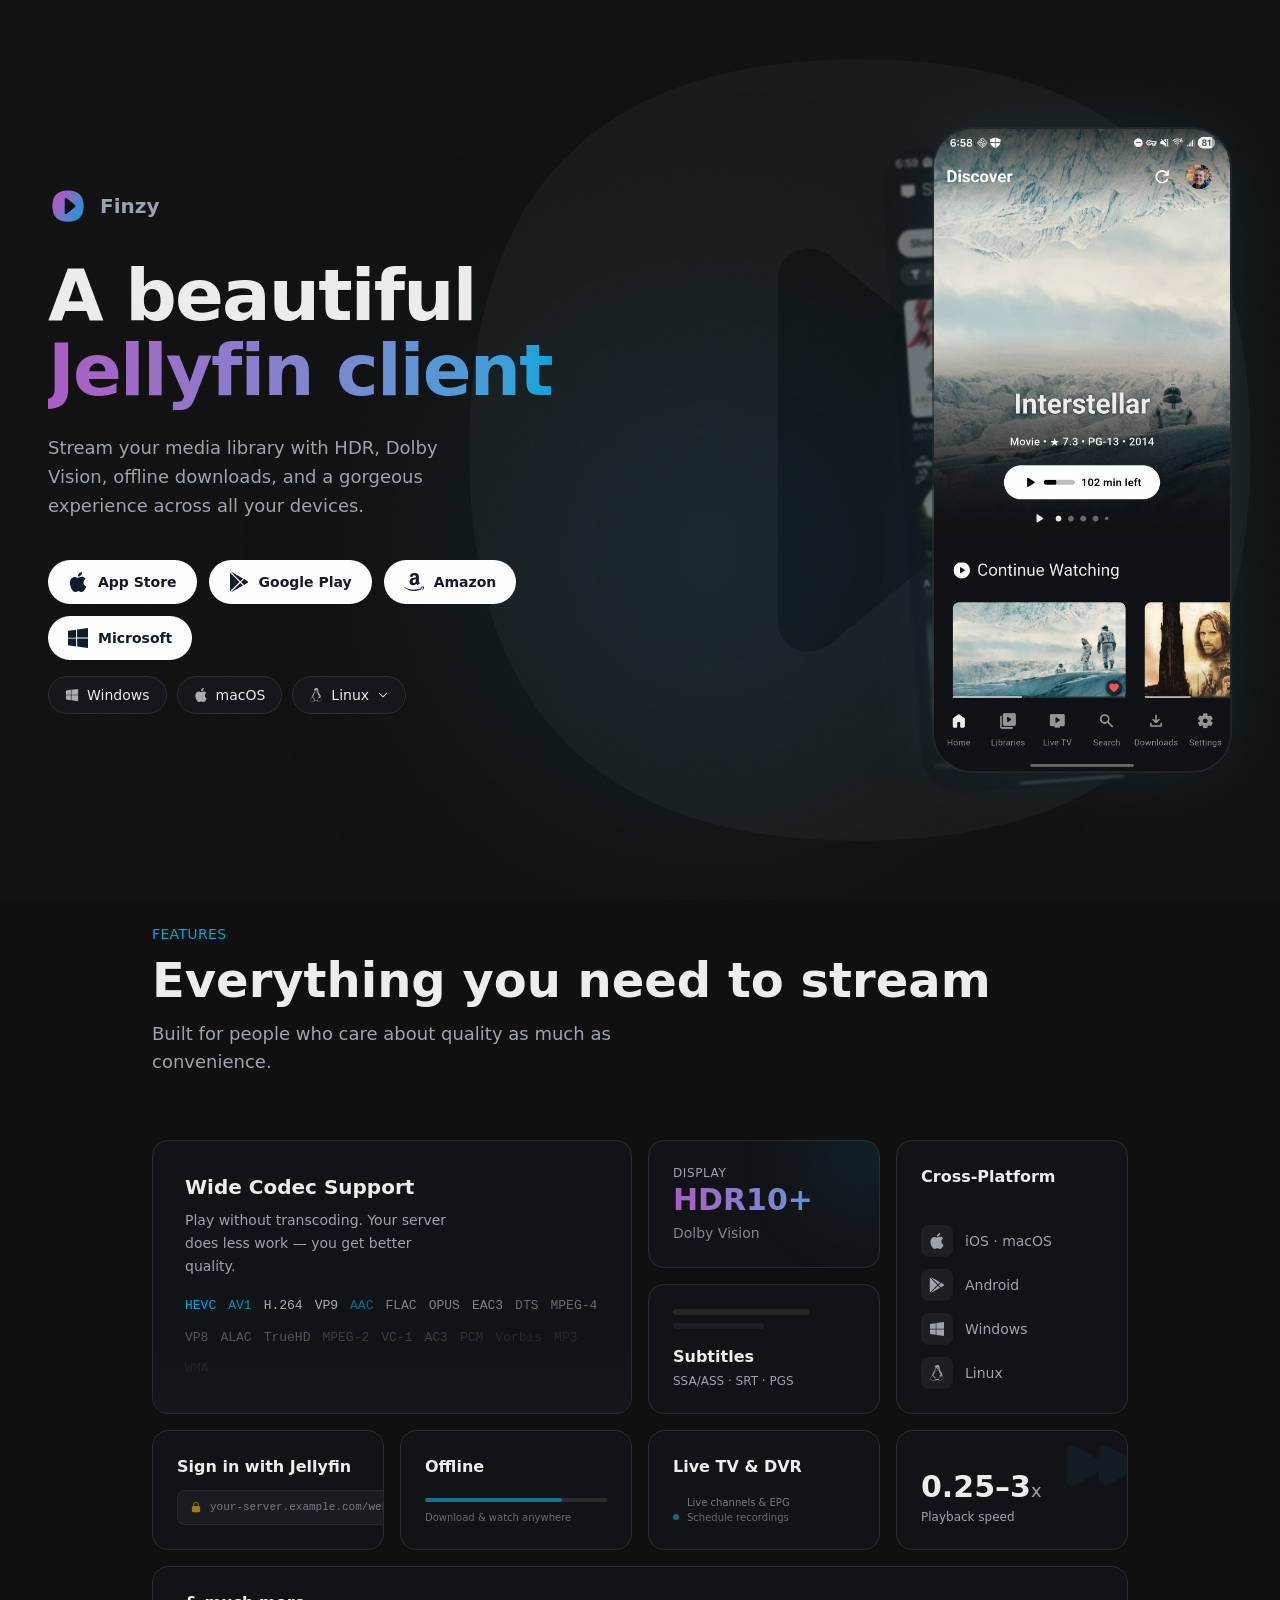
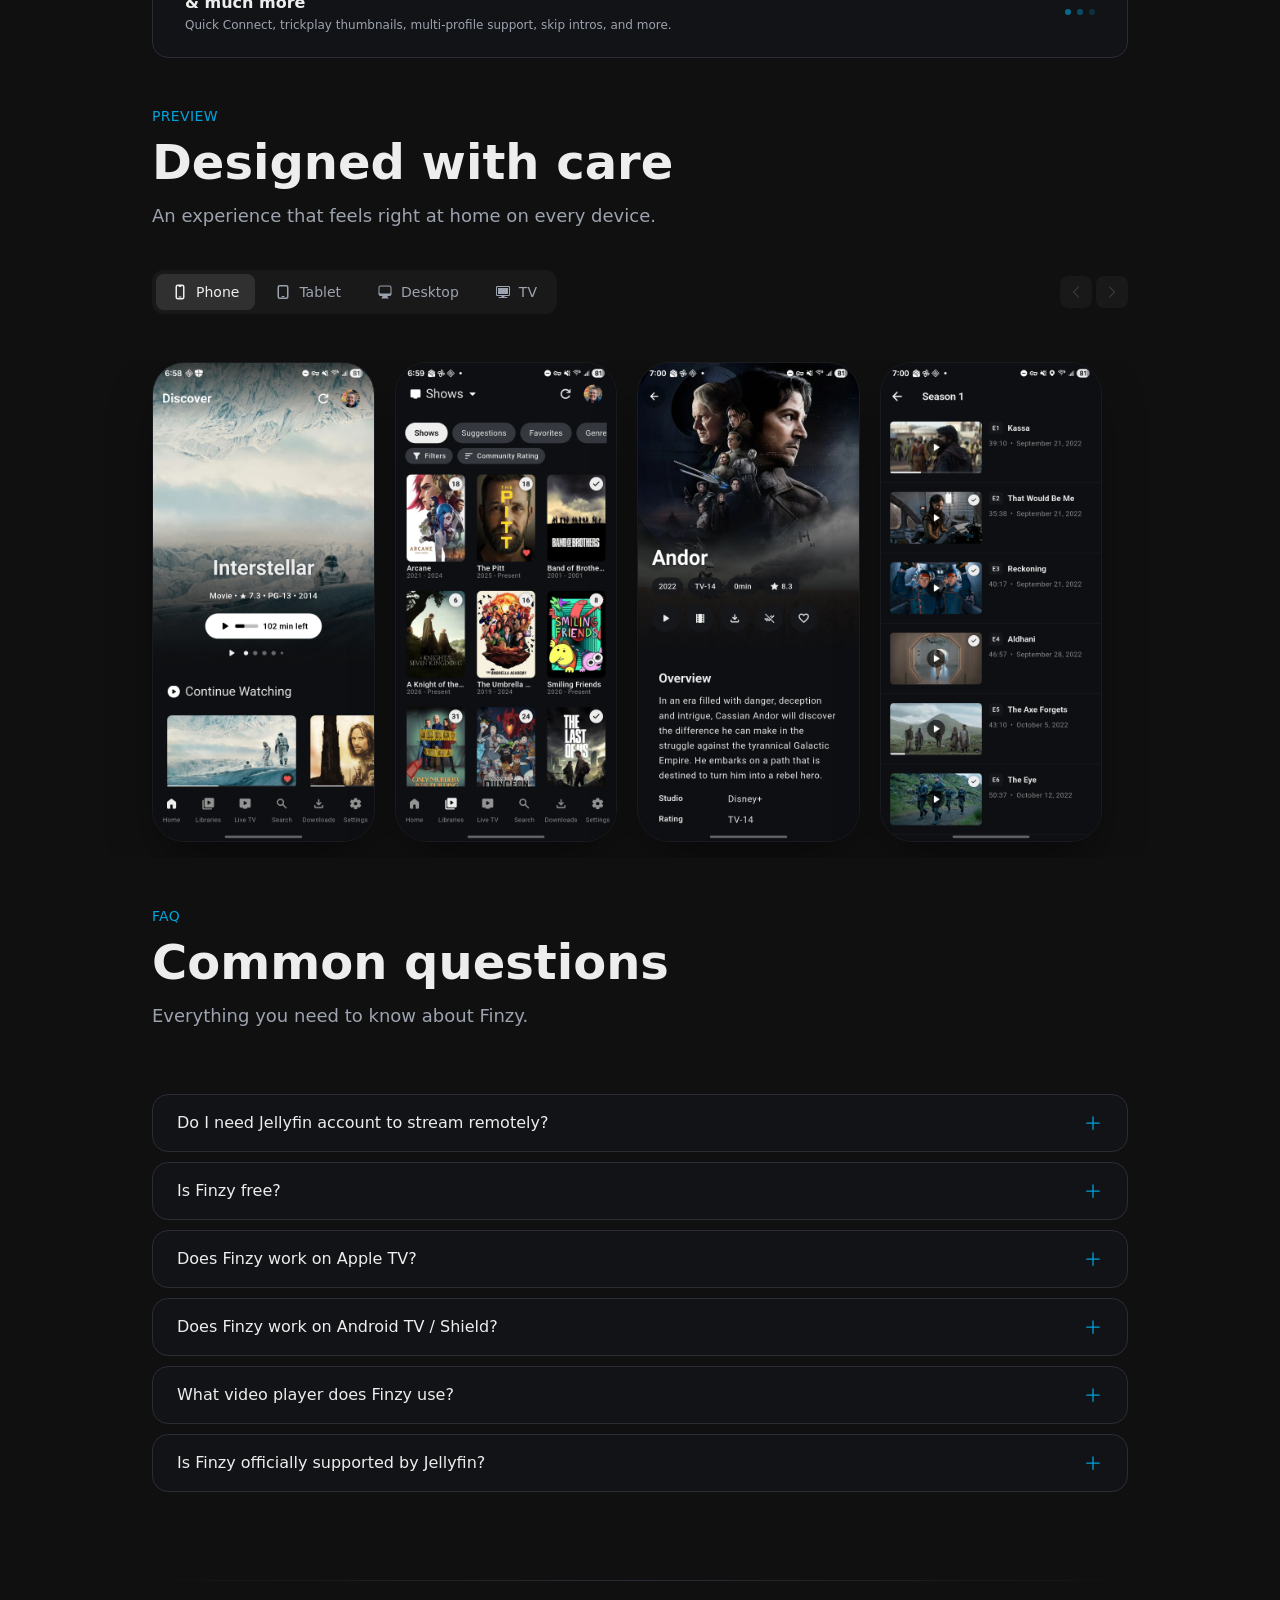
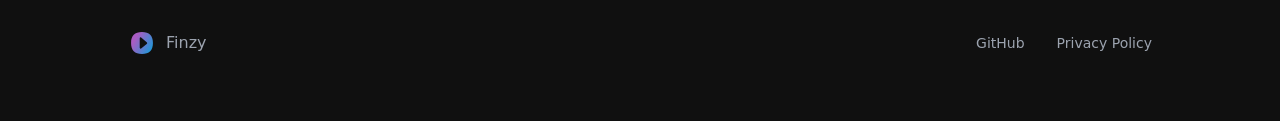
==== commit 7aa26a8b: "Further reduce section spacing for tighter layout Made-with: Cursor" ====
--- a/index.html
+++ b/index.html
@@ -312,7 +312,7 @@
         </div>
       </section>
       <!---->
-      <section class="px-6 py-8 sm:py-12 md:py-16 max-w-5xl mx-auto">
+      <section class="px-6 py-6 sm:py-8 md:py-10 max-w-5xl mx-auto">
         <div class=" transition-all duration-600 ease-out" style="opacity: 0; transform: translateY(24px); transition-delay: 0ms;">
           <p class="text-accent font-medium text-sm tracking-wide uppercase mb-3">
             Features
@@ -680,7 +680,7 @@
         </div>
       </section>
       <!---->
-      <section class="py-8 sm:py-12 md:py-16 overflow-hidden">
+      <section class="py-6 sm:py-8 md:py-10 overflow-hidden">
         <div class="max-w-5xl mx-auto px-6 mb-8 sm:mb-12">
           <div class=" transition-all duration-600 ease-out" style="opacity: 0; transform: translateY(24px); transition-delay: 0ms;">
             <p class="text-accent font-medium text-sm tracking-wide uppercase mb-3">
@@ -883,7 +883,7 @@
       </section>
       <!---->
       <!-- TODO: Unhide reviews section once we have real Finzy reviews -->
-      <section class="px-6 py-8 sm:py-12 md:py-16 max-w-5xl mx-auto" style="display:none">
+      <section class="px-6 py-6 sm:py-8 md:py-10 max-w-5xl mx-auto" style="display:none">
         <div class=" transition-all duration-600 ease-out" style="opacity: 0; transform: translateY(24px); transition-delay: 0ms;">
           <p class="text-accent font-medium text-sm tracking-wide uppercase mb-3">
             Reviews
@@ -1561,7 +1561,7 @@
         </div>
       </section>
       <!---->
-      <section class="px-6 py-8 sm:py-12 md:py-16 max-w-5xl mx-auto">
+      <section class="px-6 py-6 sm:py-8 md:py-10 max-w-5xl mx-auto">
         <div class=" transition-all duration-600 ease-out" style="opacity: 0; transform: translateY(24px); transition-delay: 0ms;">
           <p class="text-accent font-medium text-sm tracking-wide uppercase mb-3">
             FAQ
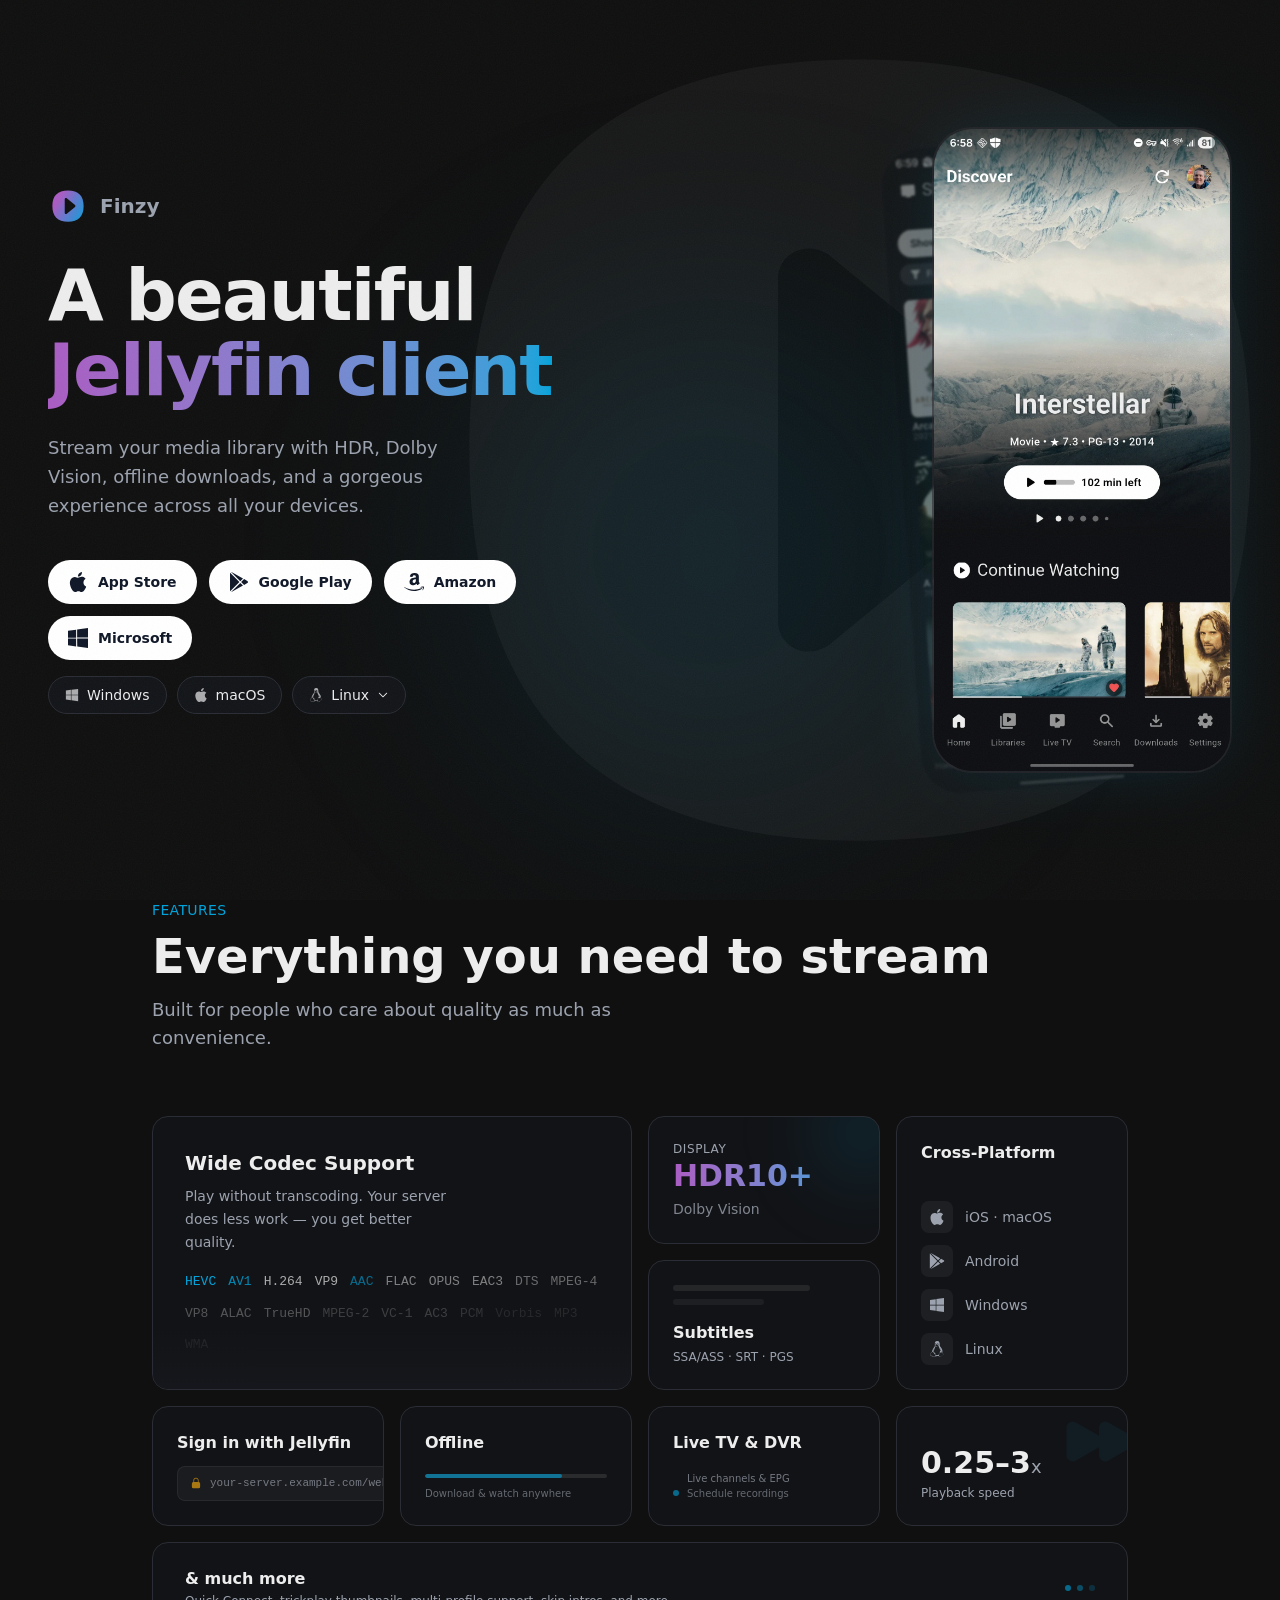
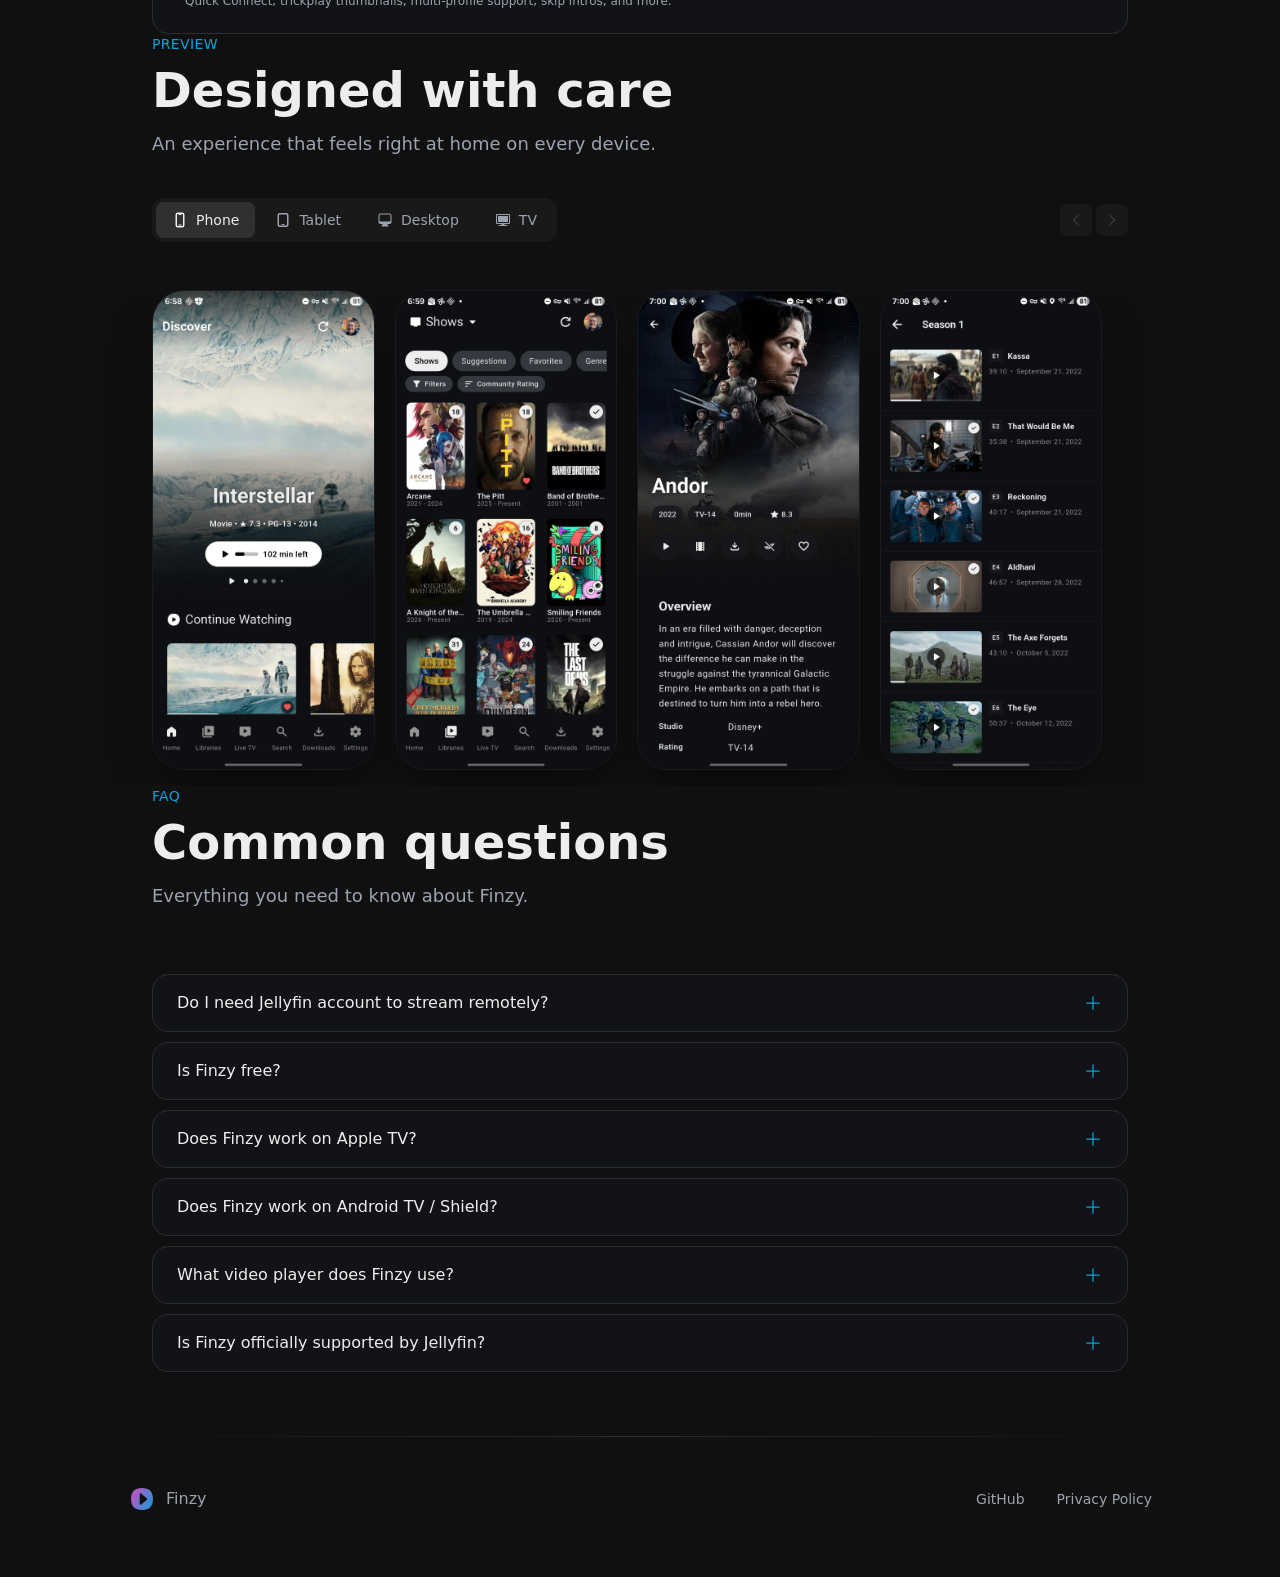
==== commit 3f4088ff: "Adjust section spacing to balanced middle ground Made-with: Cursor" ====
--- a/index.html
+++ b/index.html
@@ -312,7 +312,7 @@
         </div>
       </section>
       <!---->
-      <section class="px-6 py-6 sm:py-8 md:py-10 max-w-5xl mx-auto">
+      <section class="px-6 py-8 sm:py-10 md:py-14 max-w-5xl mx-auto">
         <div class=" transition-all duration-600 ease-out" style="opacity: 0; transform: translateY(24px); transition-delay: 0ms;">
           <p class="text-accent font-medium text-sm tracking-wide uppercase mb-3">
             Features
@@ -680,7 +680,7 @@
         </div>
       </section>
       <!---->
-      <section class="py-6 sm:py-8 md:py-10 overflow-hidden">
+      <section class="py-8 sm:py-10 md:py-14 overflow-hidden">
         <div class="max-w-5xl mx-auto px-6 mb-8 sm:mb-12">
           <div class=" transition-all duration-600 ease-out" style="opacity: 0; transform: translateY(24px); transition-delay: 0ms;">
             <p class="text-accent font-medium text-sm tracking-wide uppercase mb-3">
@@ -883,7 +883,7 @@
       </section>
       <!---->
       <!-- TODO: Unhide reviews section once we have real Finzy reviews -->
-      <section class="px-6 py-6 sm:py-8 md:py-10 max-w-5xl mx-auto" style="display:none">
+      <section class="px-6 py-8 sm:py-10 md:py-14 max-w-5xl mx-auto" style="display:none">
         <div class=" transition-all duration-600 ease-out" style="opacity: 0; transform: translateY(24px); transition-delay: 0ms;">
           <p class="text-accent font-medium text-sm tracking-wide uppercase mb-3">
             Reviews
@@ -1561,7 +1561,7 @@
         </div>
       </section>
       <!---->
-      <section class="px-6 py-6 sm:py-8 md:py-10 max-w-5xl mx-auto">
+      <section class="px-6 py-8 sm:py-10 md:py-14 max-w-5xl mx-auto">
         <div class=" transition-all duration-600 ease-out" style="opacity: 0; transform: translateY(24px); transition-delay: 0ms;">
           <p class="text-accent font-medium text-sm tracking-wide uppercase mb-3">
             FAQ
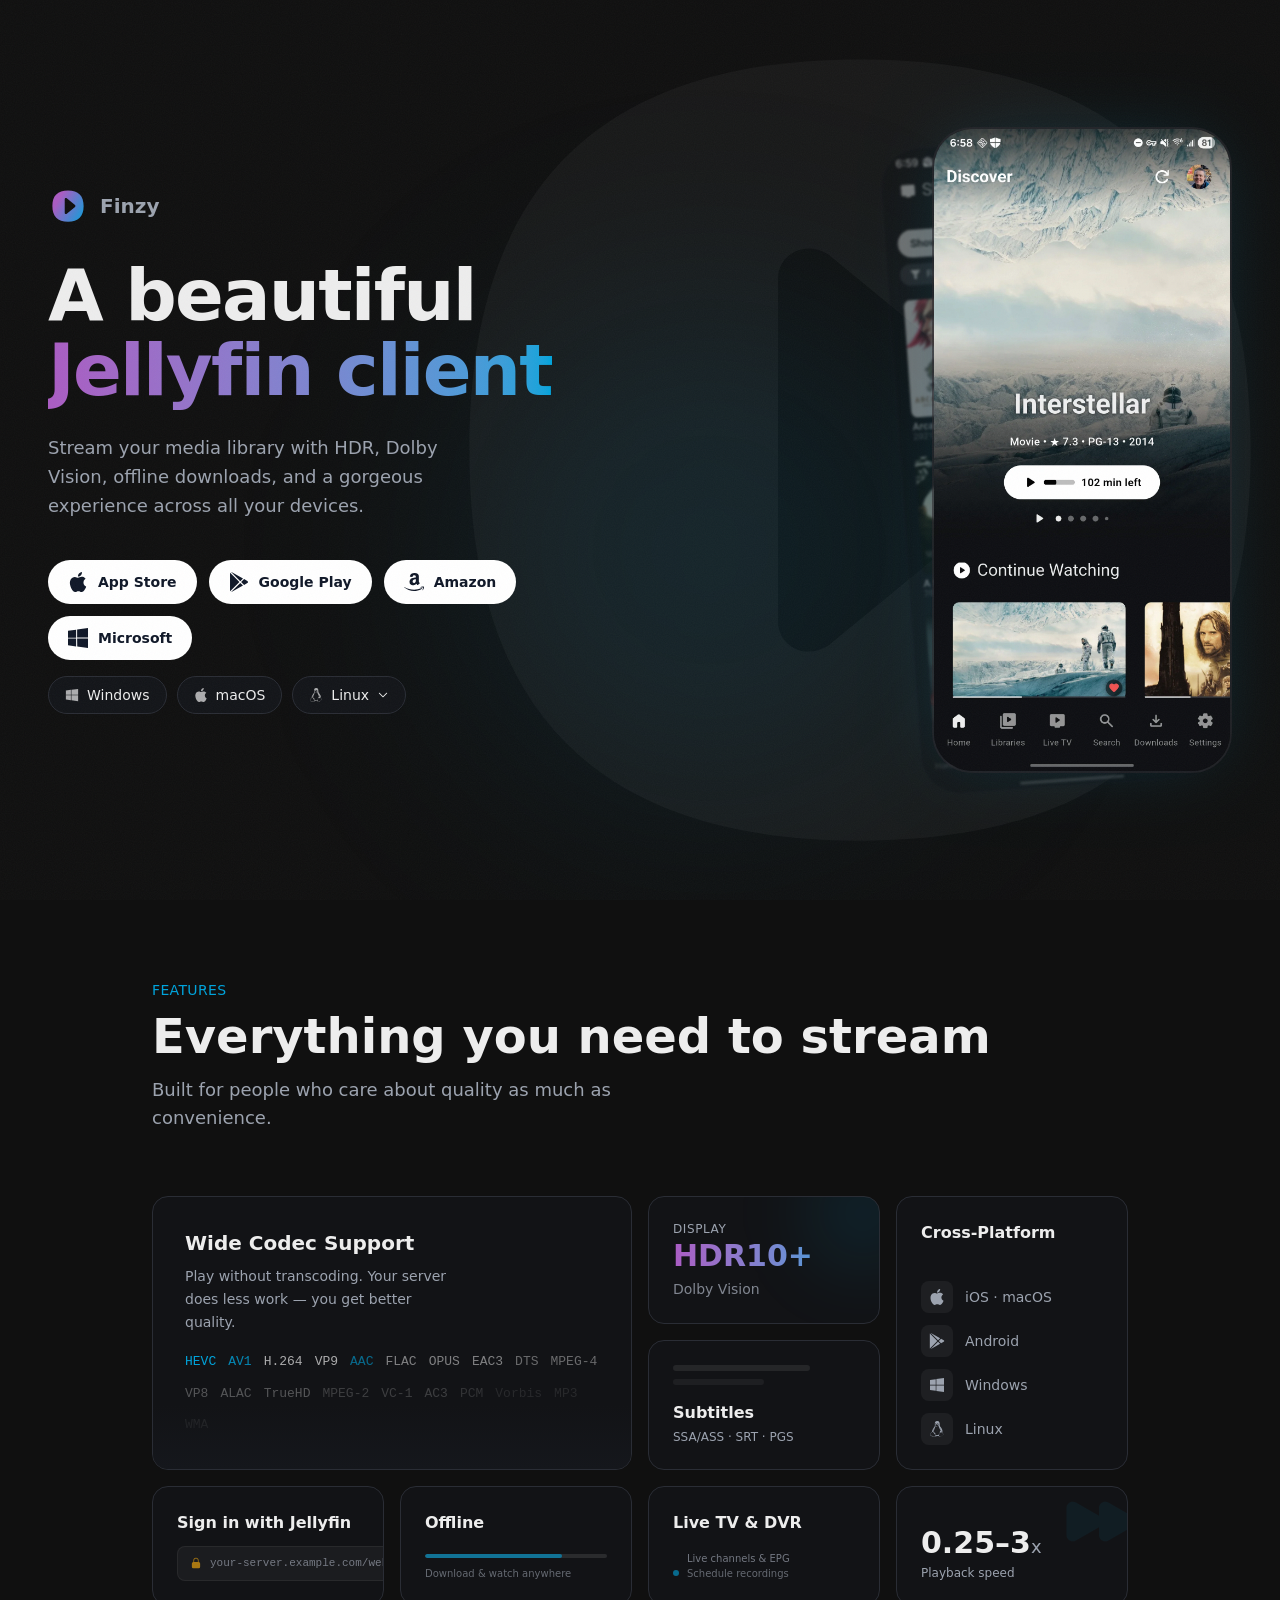
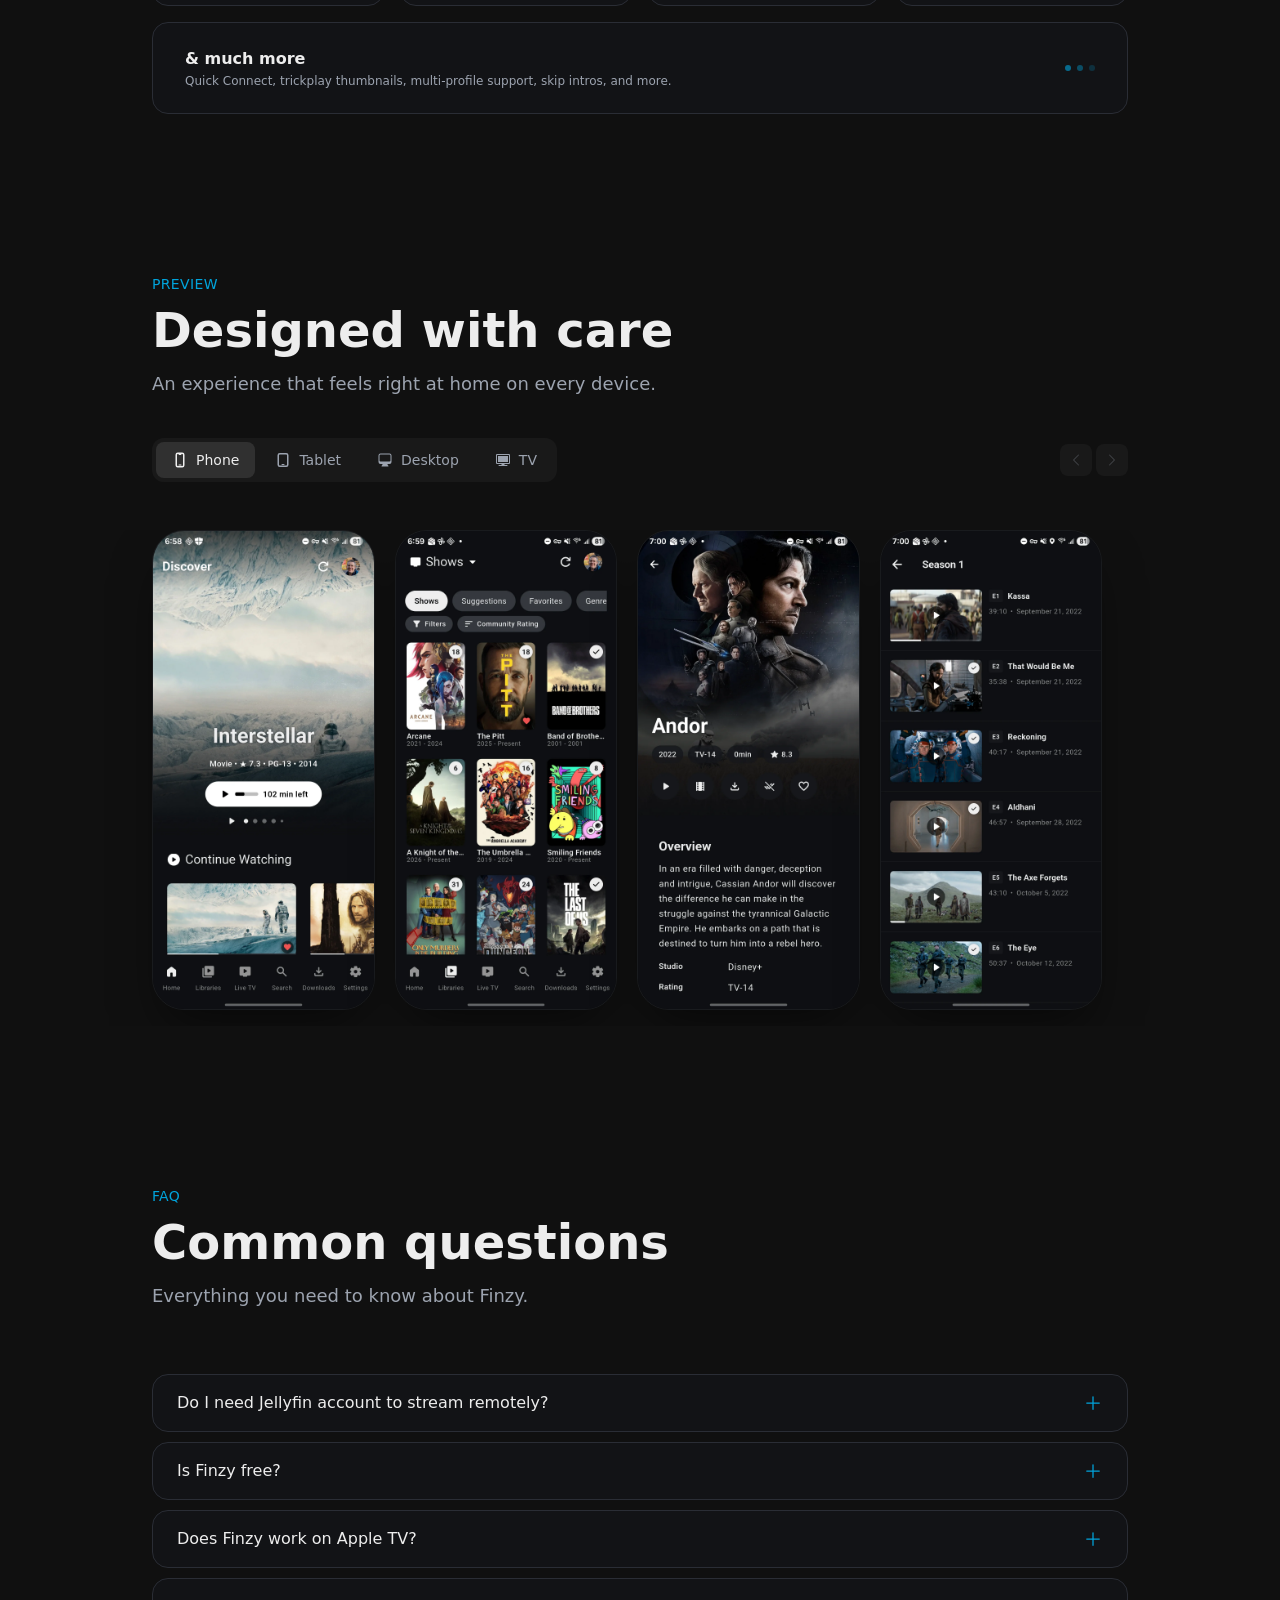
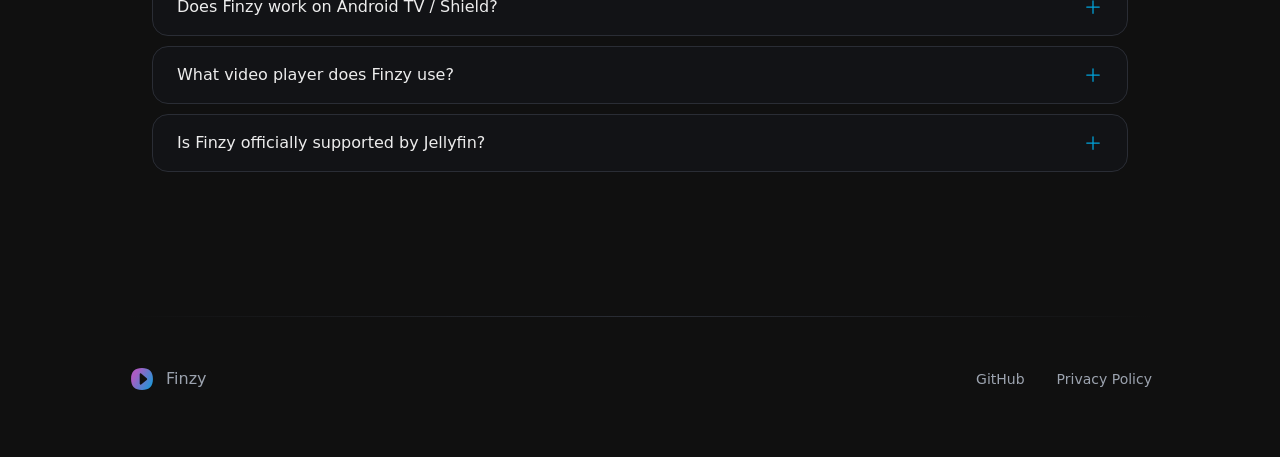
==== commit 50e03f24: "Fix section spacing - add md:py-20 to compiled CSS and use classes that actually exist Made-with: Cu" ====
--- a/index.html
+++ b/index.html
@@ -312,7 +312,7 @@
         </div>
       </section>
       <!---->
-      <section class="px-6 py-8 sm:py-10 md:py-14 max-w-5xl mx-auto">
+      <section class="px-6 py-10 sm:py-16 md:py-20 max-w-5xl mx-auto">
         <div class=" transition-all duration-600 ease-out" style="opacity: 0; transform: translateY(24px); transition-delay: 0ms;">
           <p class="text-accent font-medium text-sm tracking-wide uppercase mb-3">
             Features
@@ -680,7 +680,7 @@
         </div>
       </section>
       <!---->
-      <section class="py-8 sm:py-10 md:py-14 overflow-hidden">
+      <section class="py-10 sm:py-16 md:py-20 overflow-hidden">
         <div class="max-w-5xl mx-auto px-6 mb-8 sm:mb-12">
           <div class=" transition-all duration-600 ease-out" style="opacity: 0; transform: translateY(24px); transition-delay: 0ms;">
             <p class="text-accent font-medium text-sm tracking-wide uppercase mb-3">
@@ -883,7 +883,7 @@
       </section>
       <!---->
       <!-- TODO: Unhide reviews section once we have real Finzy reviews -->
-      <section class="px-6 py-8 sm:py-10 md:py-14 max-w-5xl mx-auto" style="display:none">
+      <section class="px-6 py-10 sm:py-16 md:py-20 max-w-5xl mx-auto" style="display:none">
         <div class=" transition-all duration-600 ease-out" style="opacity: 0; transform: translateY(24px); transition-delay: 0ms;">
           <p class="text-accent font-medium text-sm tracking-wide uppercase mb-3">
             Reviews
@@ -1561,7 +1561,7 @@
         </div>
       </section>
       <!---->
-      <section class="px-6 py-8 sm:py-10 md:py-14 max-w-5xl mx-auto">
+      <section class="px-6 py-10 sm:py-16 md:py-20 max-w-5xl mx-auto">
         <div class=" transition-all duration-600 ease-out" style="opacity: 0; transform: translateY(24px); transition-delay: 0ms;">
           <p class="text-accent font-medium text-sm tracking-wide uppercase mb-3">
             FAQ
--- a/assets/css/main.css
+++ b/assets/css/main.css
@@ -2289,6 +2289,10 @@
       width:calc(var(--spacing)*200)
     }
 
+    .md\:py-20 {
+      padding-block:calc(var(--spacing)*20)
+    }
+
     .md\:py-32 {
       padding-block:calc(var(--spacing)*32)
     }
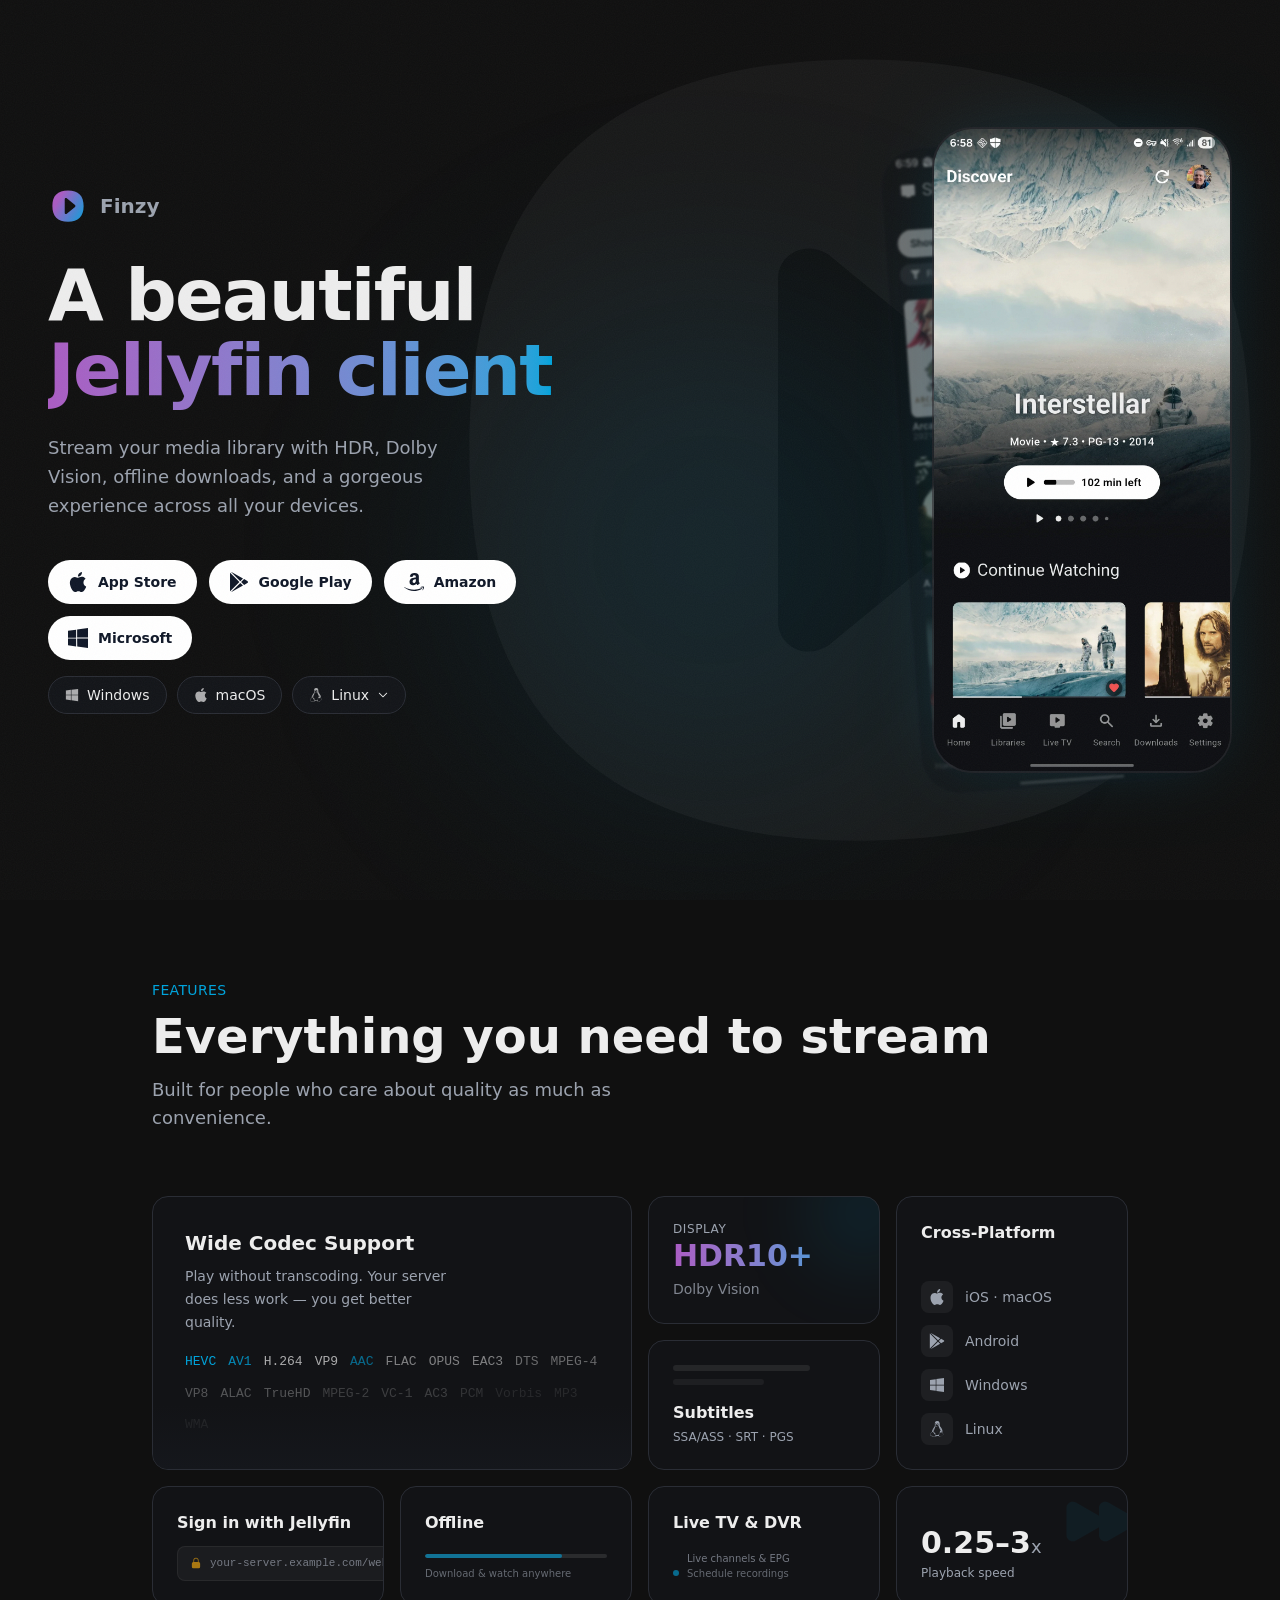
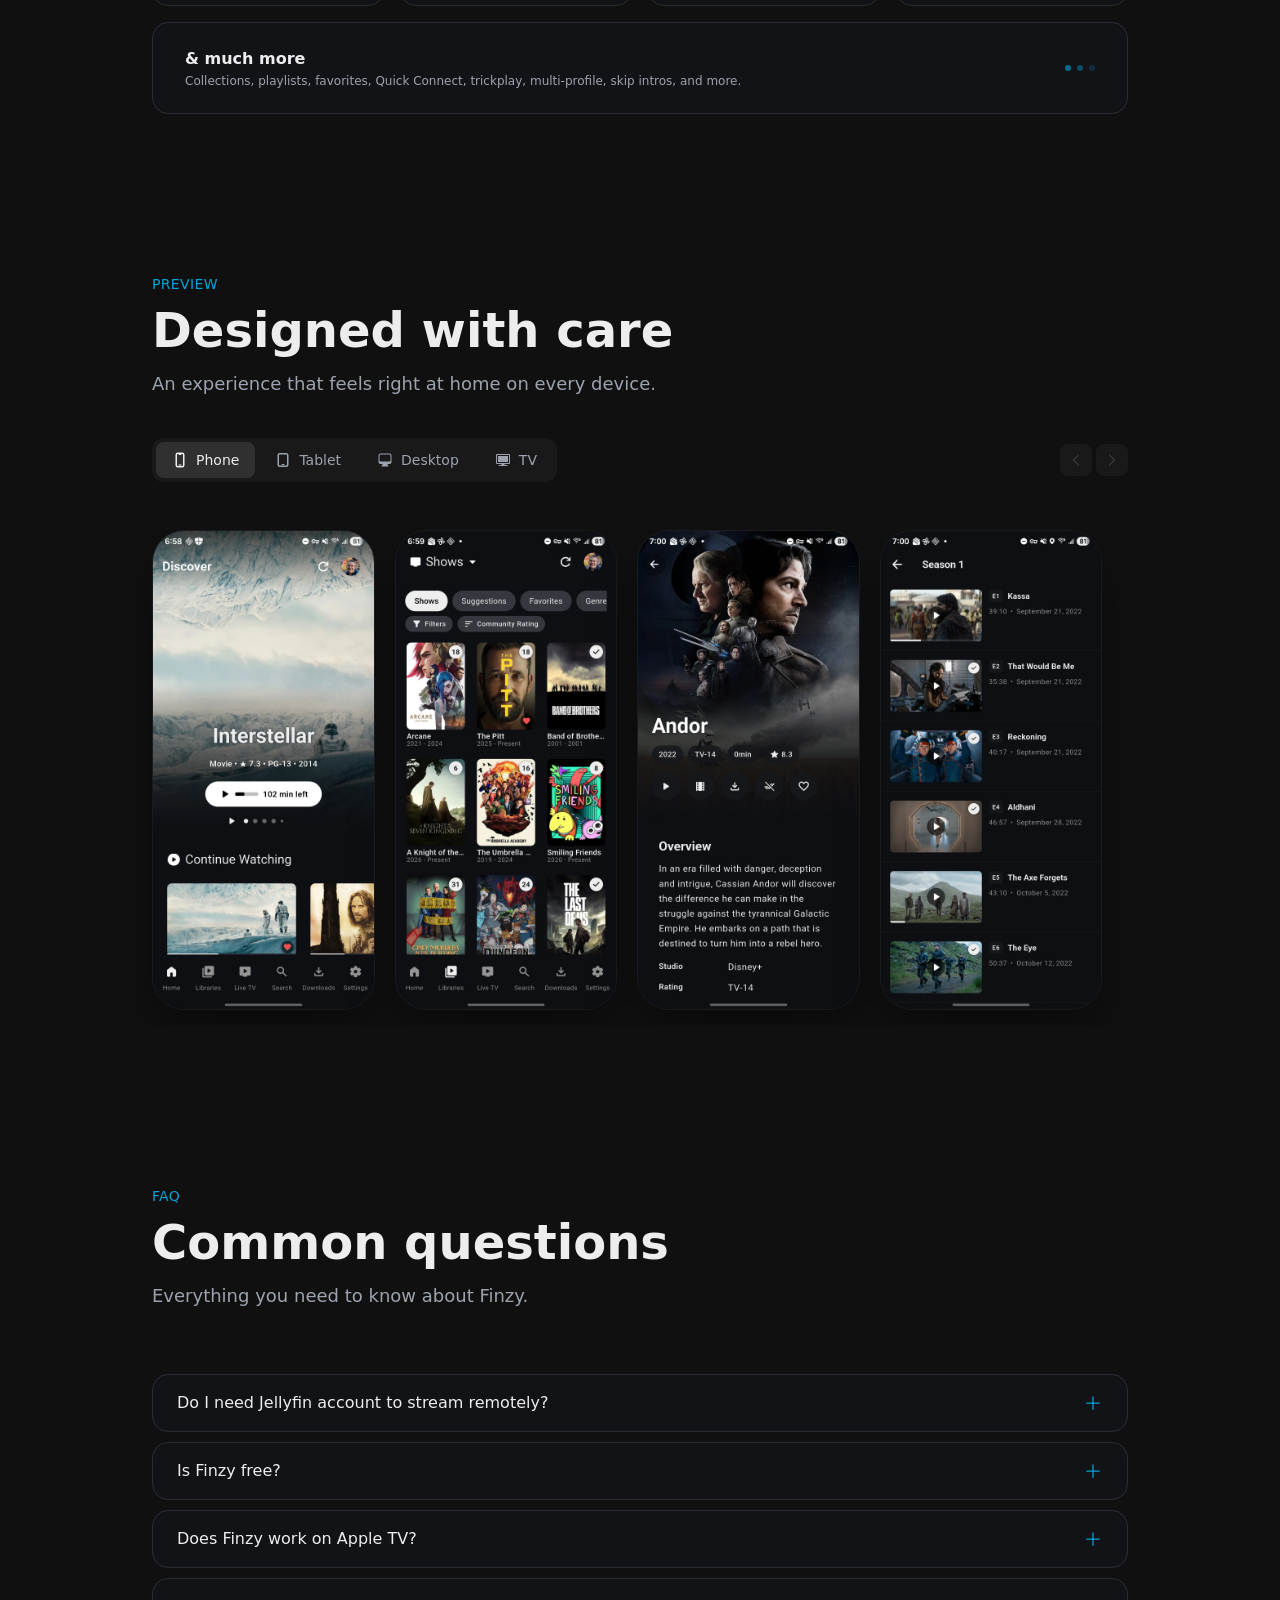
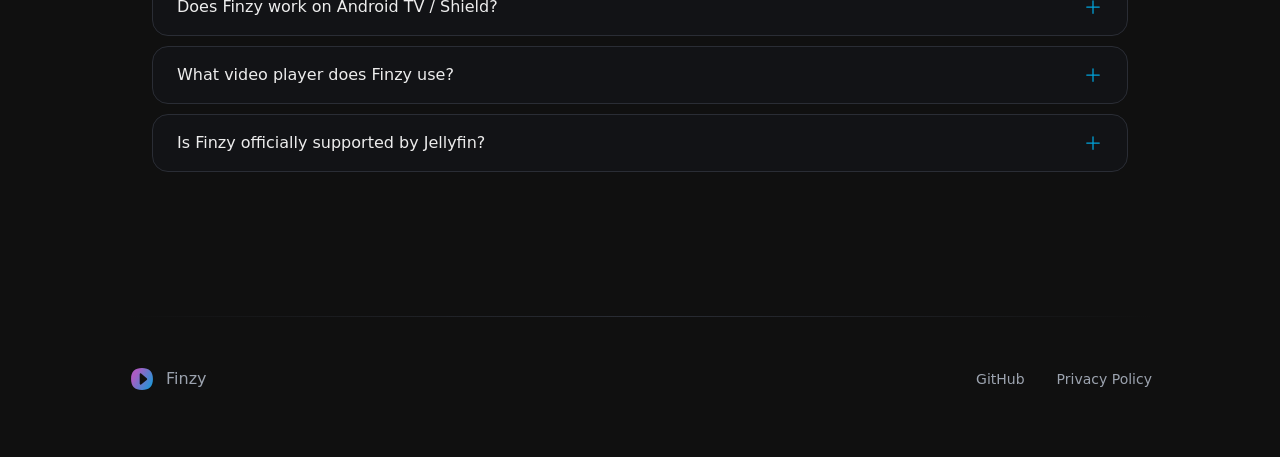
==== commit c6dd2227: "Update much more text with collections, playlists, favorites Made-with: Cursor" ====
--- a/index.html
+++ b/index.html
@@ -662,7 +662,7 @@
                   &amp; much more
                 </p>
                 <p class="text-xs text-text-muted mt-0.5">
-                  Quick Connect, trickplay thumbnails, multi-profile support, skip intros, and more.
+                  Collections, playlists, favorites, Quick Connect, trickplay, multi-profile, skip intros, and more.
                 </p>
               </div>
               <div class="flex gap-1.5" aria-hidden="true">
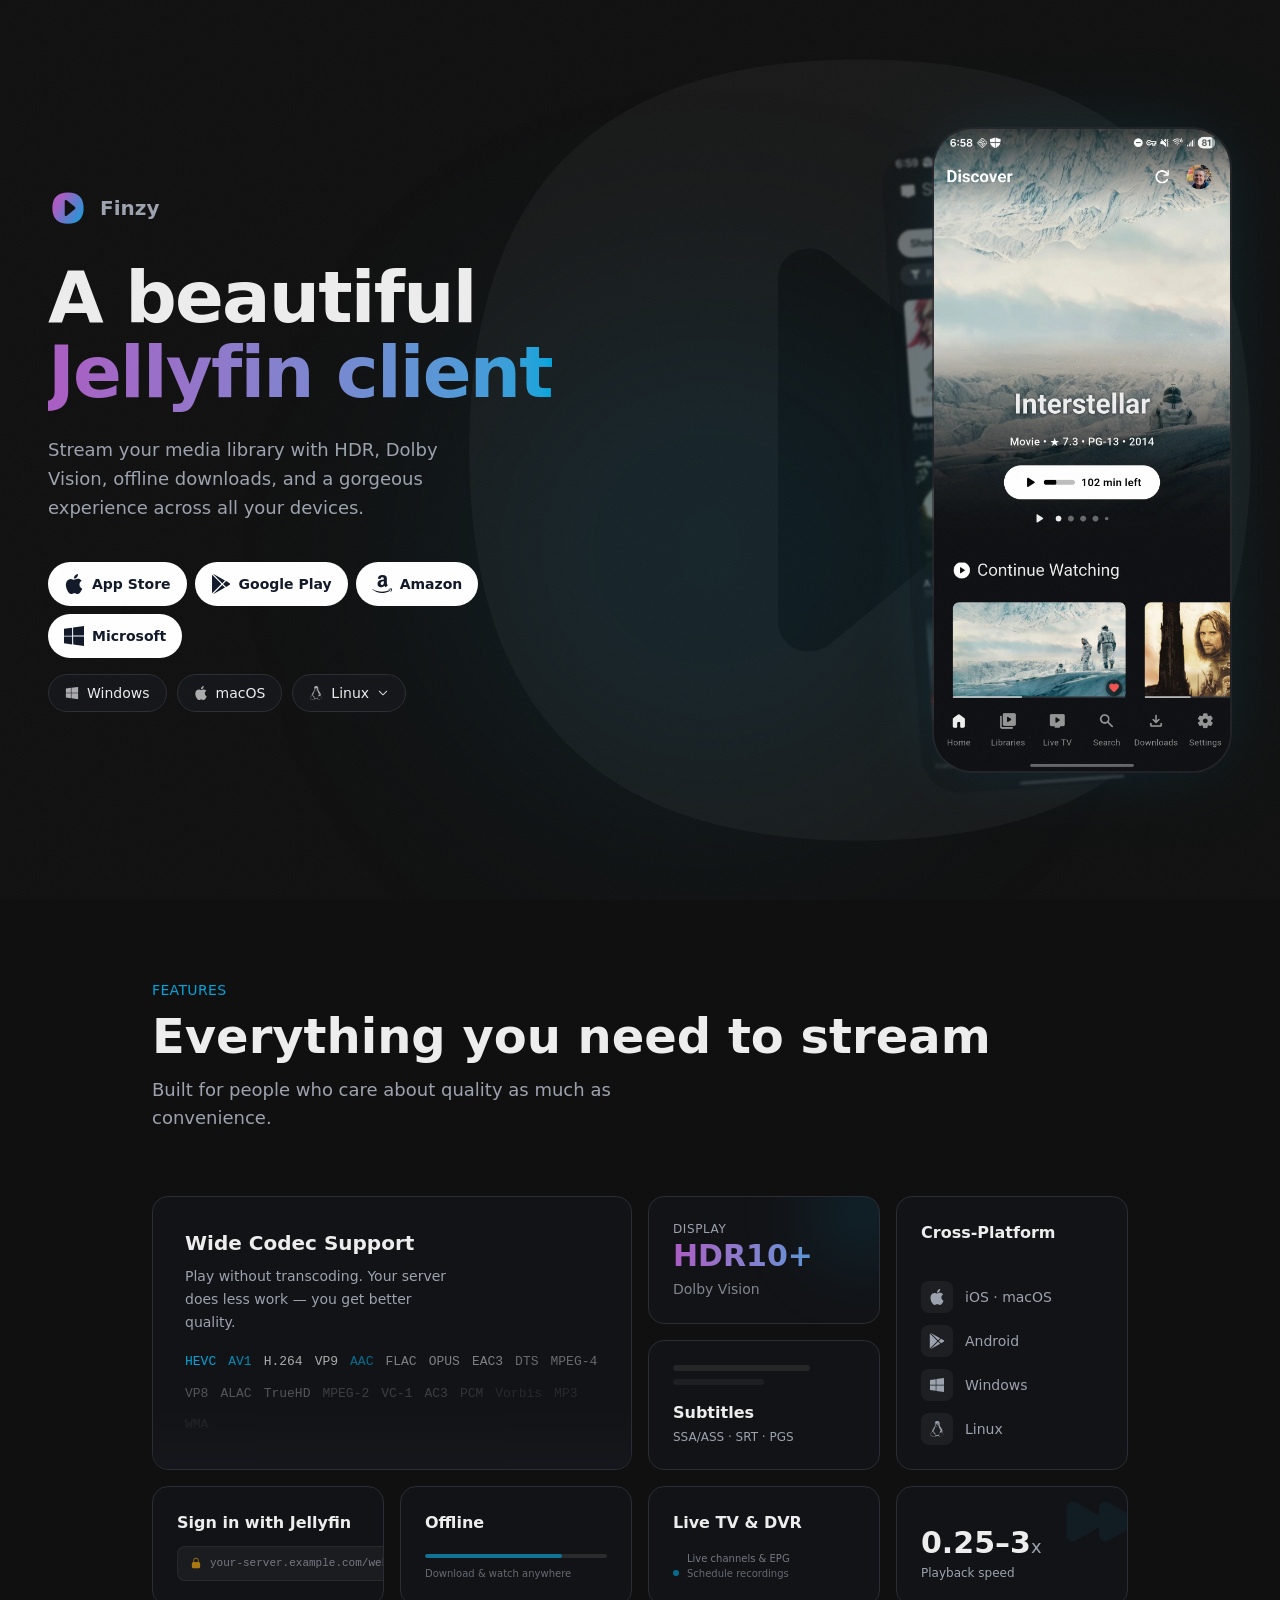
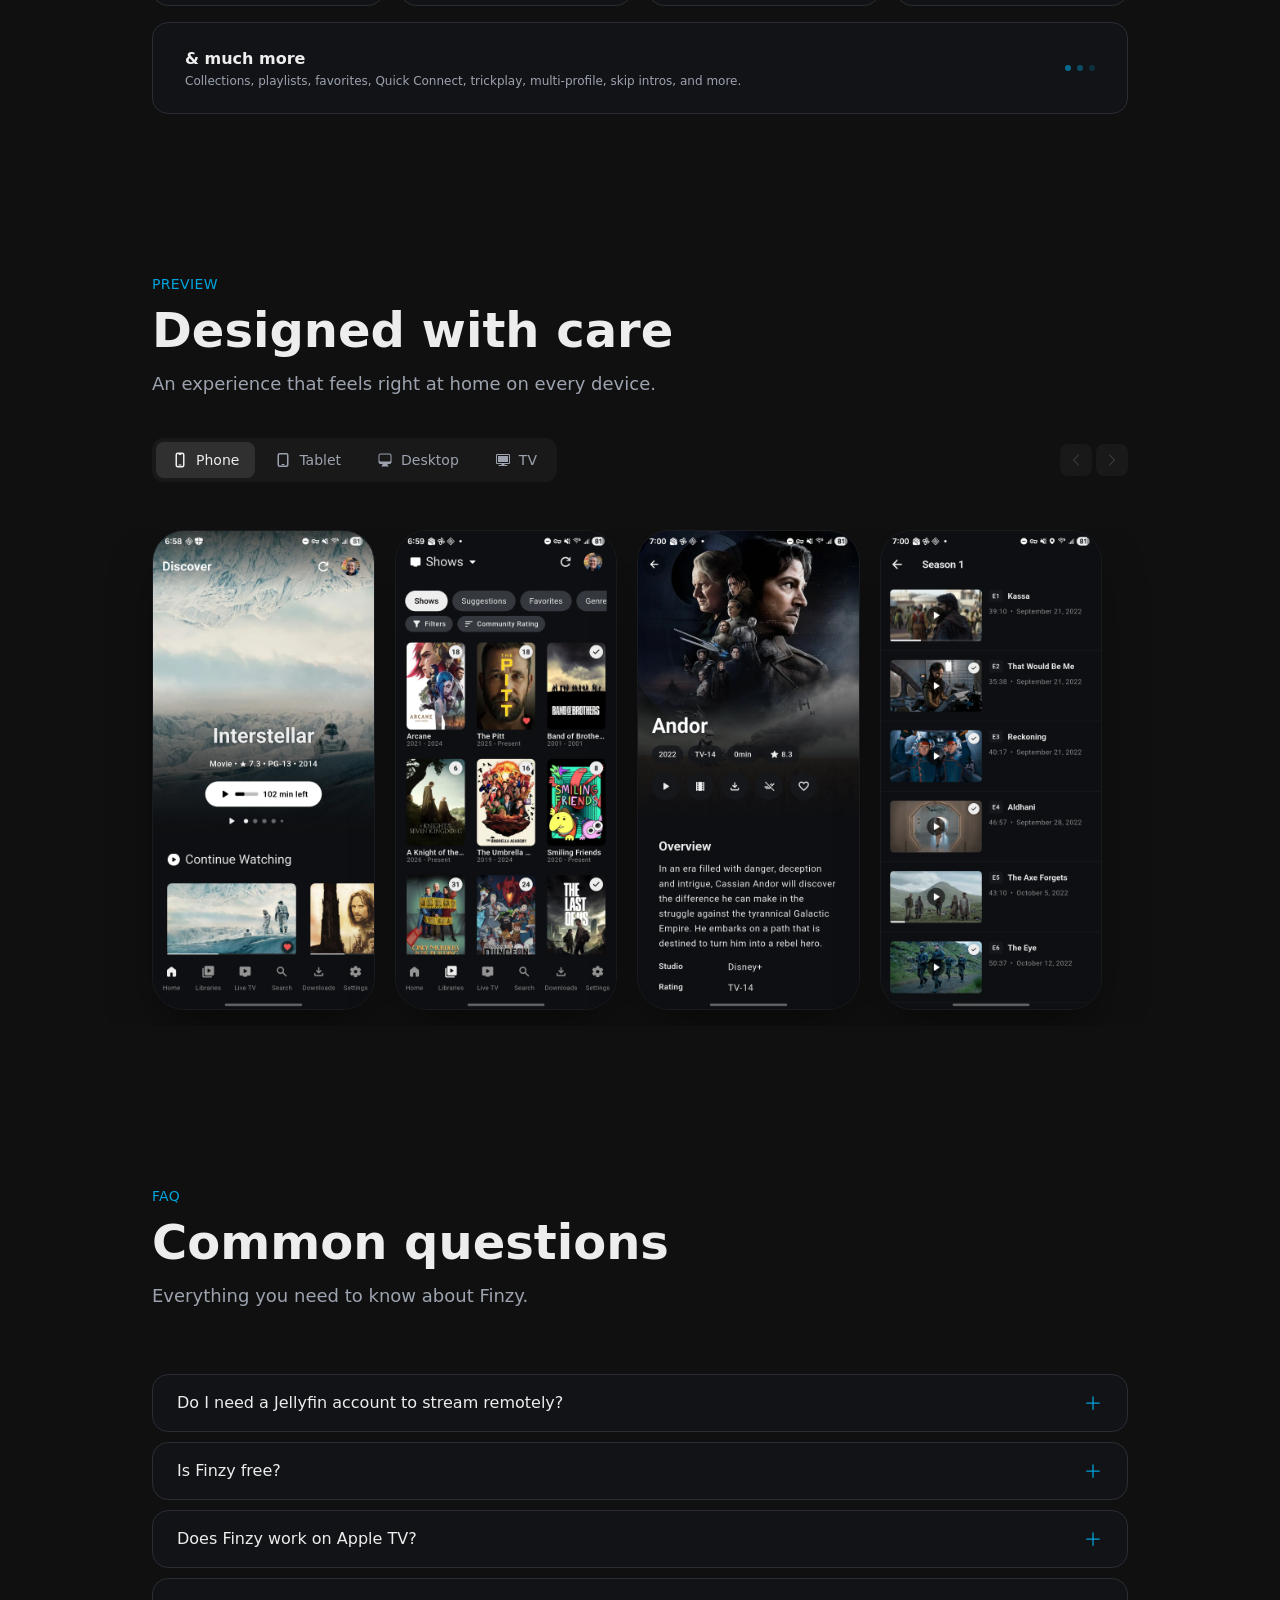
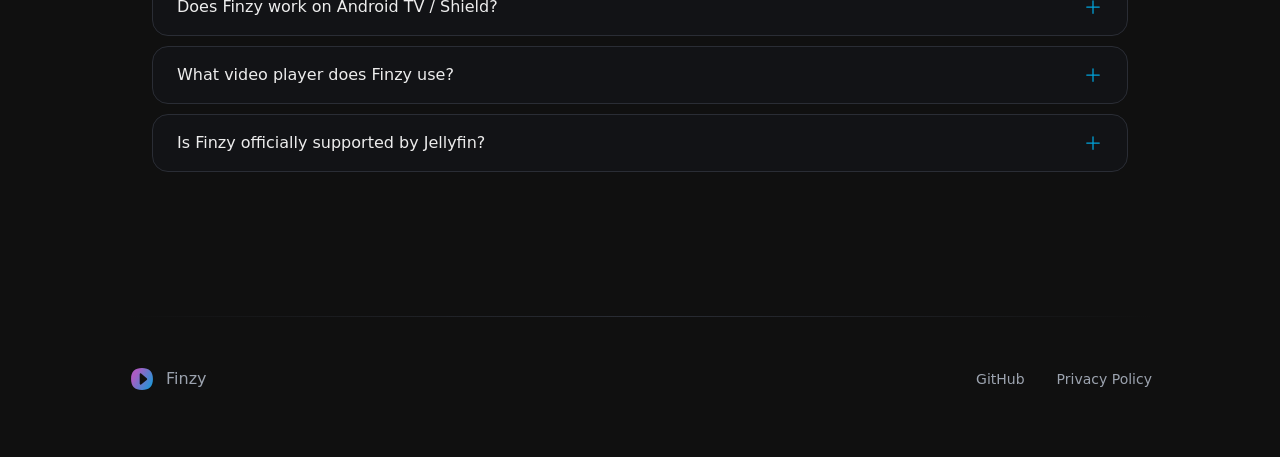
==== commit d5124d93: "Update Microsoft Store link and tighten store buttons to fit on one row Made-with: Cursor" ====
--- a/index.html
+++ b/index.html
@@ -98,8 +98,8 @@
             </p>
             <div class="animate-fade-in-up" style="animation-delay: 300ms;">
               <div class="flex flex-col gap-4">
-                <div class="flex flex-wrap gap-3">
-                  <a href="https://apps.apple.com/us/app/id6759632535" target="_blank" rel="noopener noreferrer" class="inline-flex items-center gap-2.5 px-5 py-3 bg-white text-gray-900 rounded-full font-semibold text-sm hover:bg-gray-100 transition-colors">
+                <div class="flex flex-wrap gap-2">
+                  <a href="https://apps.apple.com/us/app/id6759632535" target="_blank" rel="noopener noreferrer" class="inline-flex items-center gap-2 px-4 py-3 bg-white text-gray-900 rounded-full font-semibold text-sm hover:bg-gray-100 transition-colors">
                     <svg role="img" viewBox="0 0 24 24" fill="currentColor" xmlns="http://www.w3.org/2000/svg" width="100%" height="100%" class="w-5 h-5">
                       <!--[!-->
                       <!--]-->
@@ -121,7 +121,7 @@
                     <!---->
                     App Store
                   </a>
-                  <a href="https://play.google.com/store/apps/details?id=com.dkmcgowan.finzy" target="_blank" rel="noopener noreferrer" class="inline-flex items-center gap-2.5 px-5 py-3 bg-white text-gray-900 rounded-full font-semibold text-sm hover:bg-gray-100 transition-colors">
+                  <a href="https://play.google.com/store/apps/details?id=com.dkmcgowan.finzy" target="_blank" rel="noopener noreferrer" class="inline-flex items-center gap-2 px-4 py-3 bg-white text-gray-900 rounded-full font-semibold text-sm hover:bg-gray-100 transition-colors">
                     <svg role="img" viewBox="0 0 24 24" fill="currentColor" xmlns="http://www.w3.org/2000/svg" width="100%" height="100%" class="w-5 h-5">
                       <!--[!-->
                       <!--]-->
@@ -143,7 +143,7 @@
                     <!---->
                     Google Play
                   </a>
-                  <a href="https://www.amazon.com/gp/product/B0GRRLSYDX" target="_blank" rel="noopener noreferrer" class="inline-flex items-center gap-2.5 px-5 py-3 bg-white text-gray-900 rounded-full font-semibold text-sm hover:bg-gray-100 transition-colors">
+                  <a href="https://www.amazon.com/gp/product/B0GRRLSYDX" target="_blank" rel="noopener noreferrer" class="inline-flex items-center gap-2 px-4 py-3 bg-white text-gray-900 rounded-full font-semibold text-sm hover:bg-gray-100 transition-colors">
                     <svg role="img" viewBox="0 0 24 24" fill="currentColor" xmlns="http://www.w3.org/2000/svg" width="100%" height="100%" class="w-5 h-5">
                       <!--[!-->
                       <!--]-->
@@ -165,7 +165,7 @@
                     <!---->
                     Amazon
                   </a>
-                  <a href="#" target="_blank" rel="noopener noreferrer" class="inline-flex items-center gap-2.5 px-5 py-3 bg-white text-gray-900 rounded-full font-semibold text-sm hover:bg-gray-100 transition-colors">
+                  <a href="https://apps.microsoft.com/store/detail/9NPLACEHOLDER" target="_blank" rel="noopener noreferrer" class="inline-flex items-center gap-2 px-4 py-3 bg-white text-gray-900 rounded-full font-semibold text-sm hover:bg-gray-100 transition-colors">
                     <svg role="img" viewBox="0 0 24 24" fill="currentColor" xmlns="http://www.w3.org/2000/svg" width="100%" height="100%" class="w-5 h-5">
                       <path d="M0 3.449L9.75 2.1v9.451H0m10.949-9.602L24 0v11.4H10.949M0 12.6h9.75v9.451L0 20.699M10.949 12.6H24V24l-12.9-1.801">
                       </path>
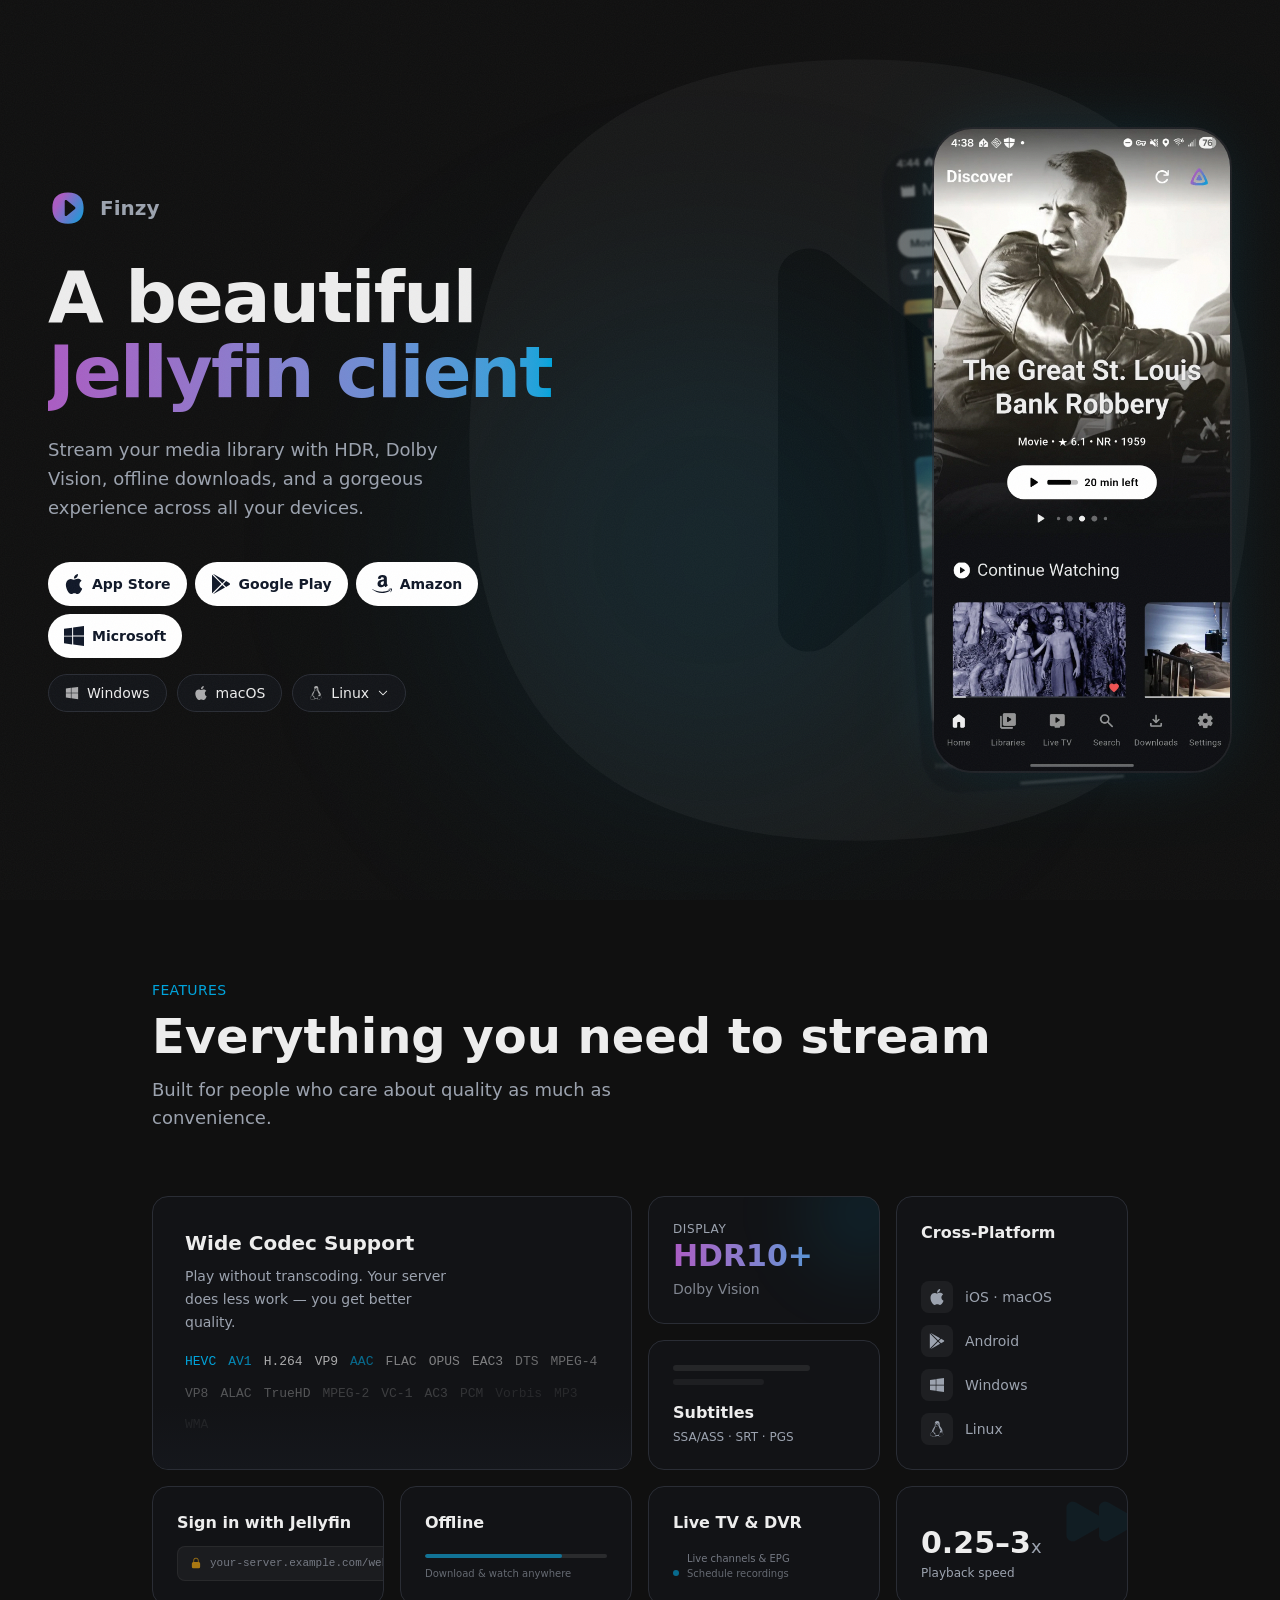
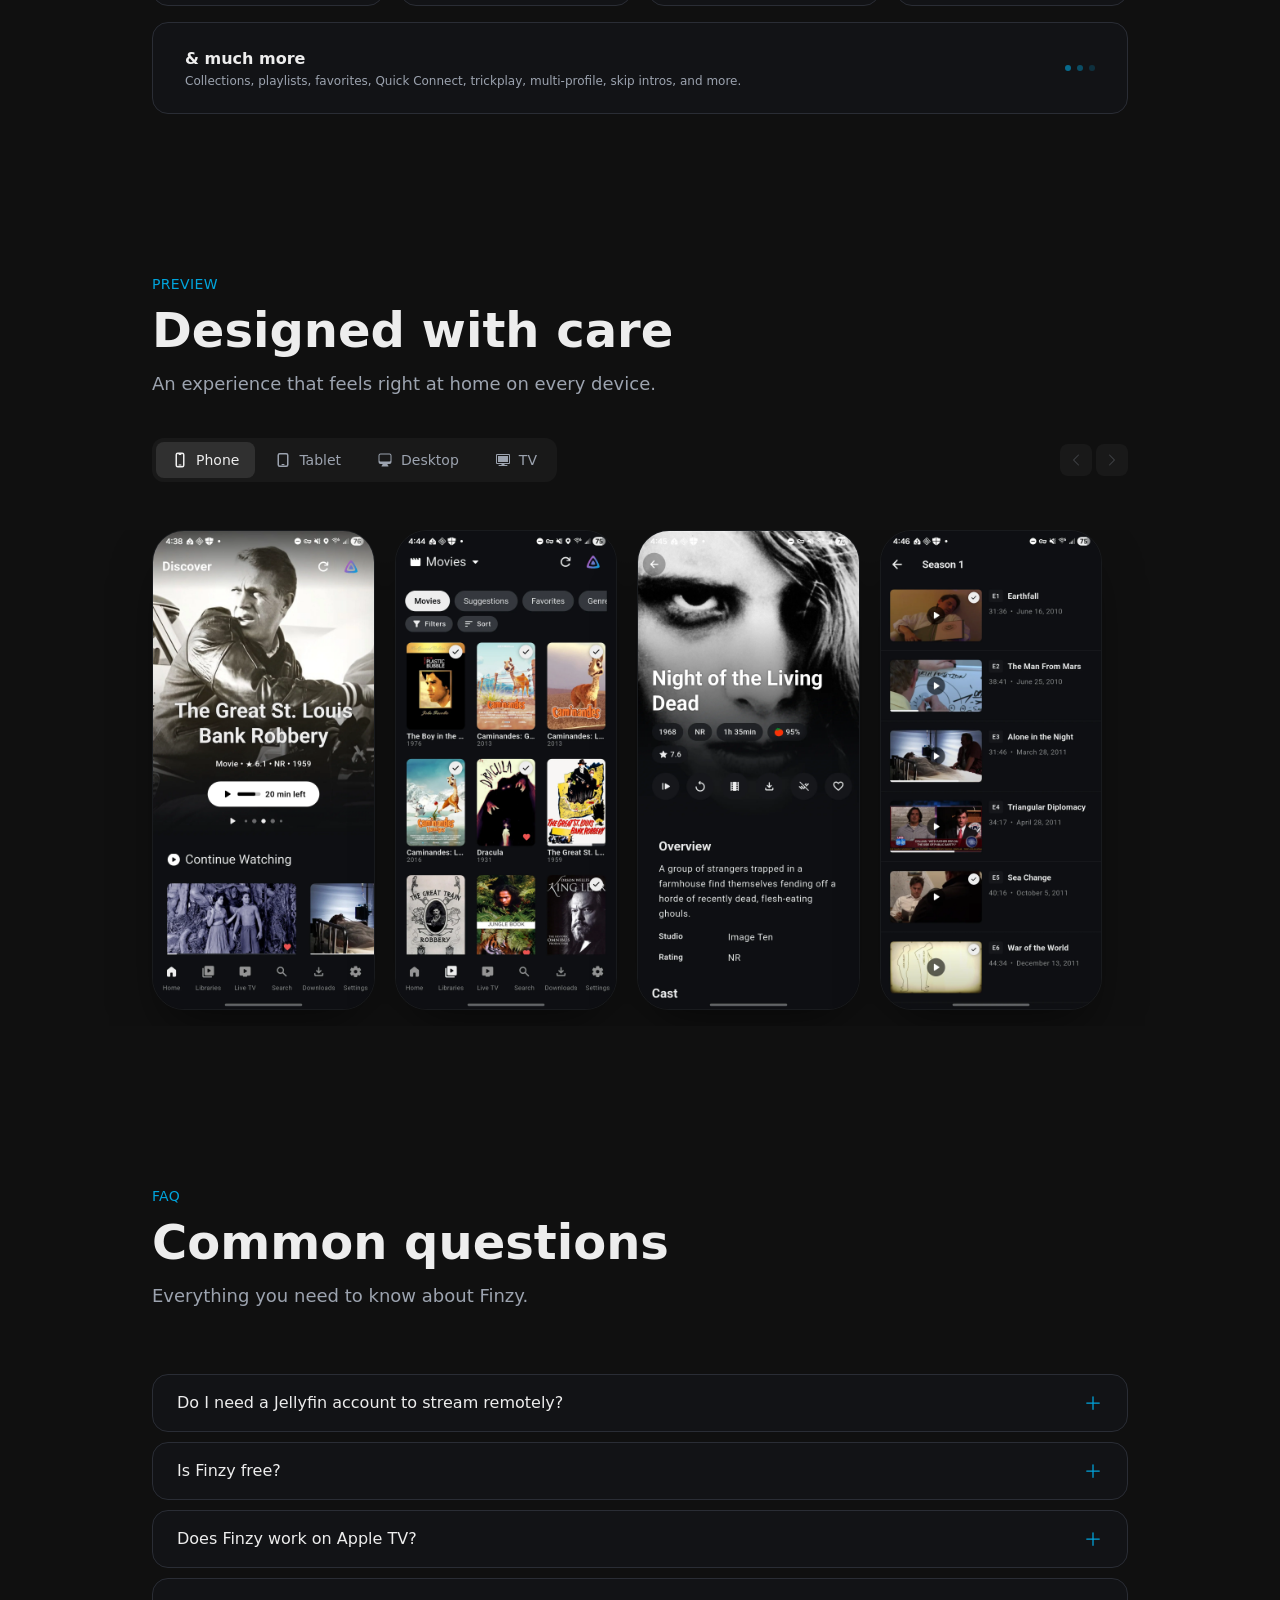
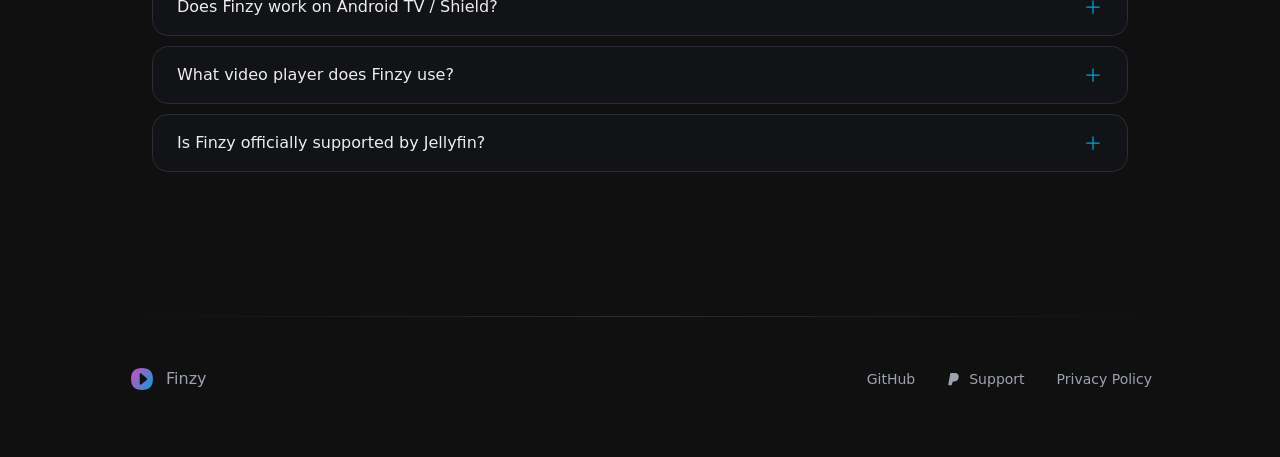
==== commit 4d103cb0: "Add Support development link and new asset images - Add PayPal support link to footer (paypal.me/dkm" ====
--- a/index.html
+++ b/index.html
@@ -1815,6 +1815,12 @@
               <a href="https://github.com/dkmcgowan/finzy" target="_blank" rel="noopener noreferrer" class="hover:text-text transition-colors">
                 GitHub
               </a>
+              <a href="https://paypal.me/dkmcgowan" target="_blank" rel="noopener noreferrer" class="inline-flex items-center gap-1.5 hover:text-text transition-colors" title="Support development — optional and much appreciated">
+                <svg class="w-4 h-4 opacity-80" viewBox="0 0 24 24" fill="currentColor" aria-hidden="true">
+                  <path d="M7.076 21.337H2.47a.641.641 0 0 1-.633-.74L4.944 3.72a.77.77 0 0 1 .76-.646h5.782c2.12 0 3.657.44 4.613 1.314.96.877 1.436 2.14 1.436 3.787 0 1.35-.21 2.54-.63 3.57-.21.51-.465.99-.765 1.43-.3.44-.645.82-1.035 1.14-.39.32-.81.58-1.26.77-.45.19-.93.33-1.44.42-.51.09-1.02.13-1.53.13H9.18a.77.77 0 0 0-.765.66l-.3 1.92-.045.285a.475.475 0 0 1-.465.39z"/>
+                </svg>
+                Support
+              </a>
               <a href="privacy.html" class="hover:text-text transition-colors">
                 Privacy Policy
               </a>
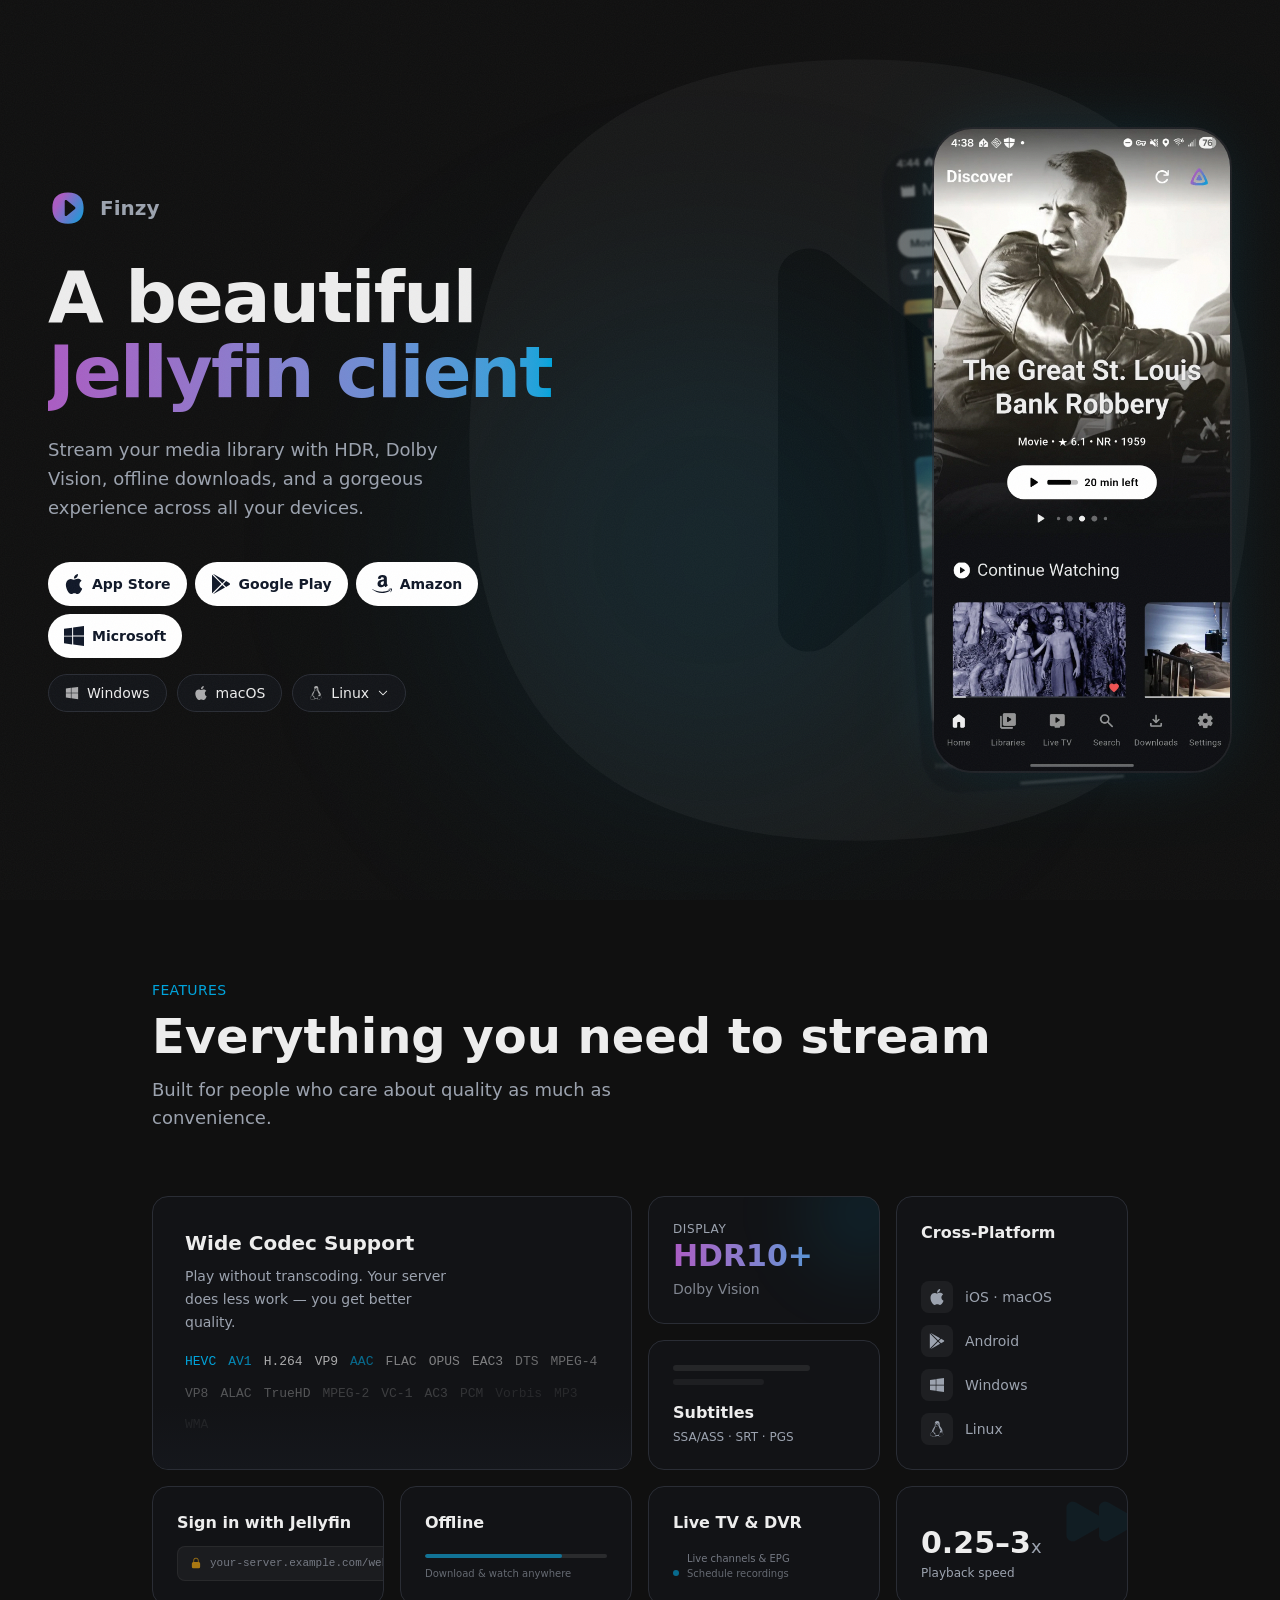
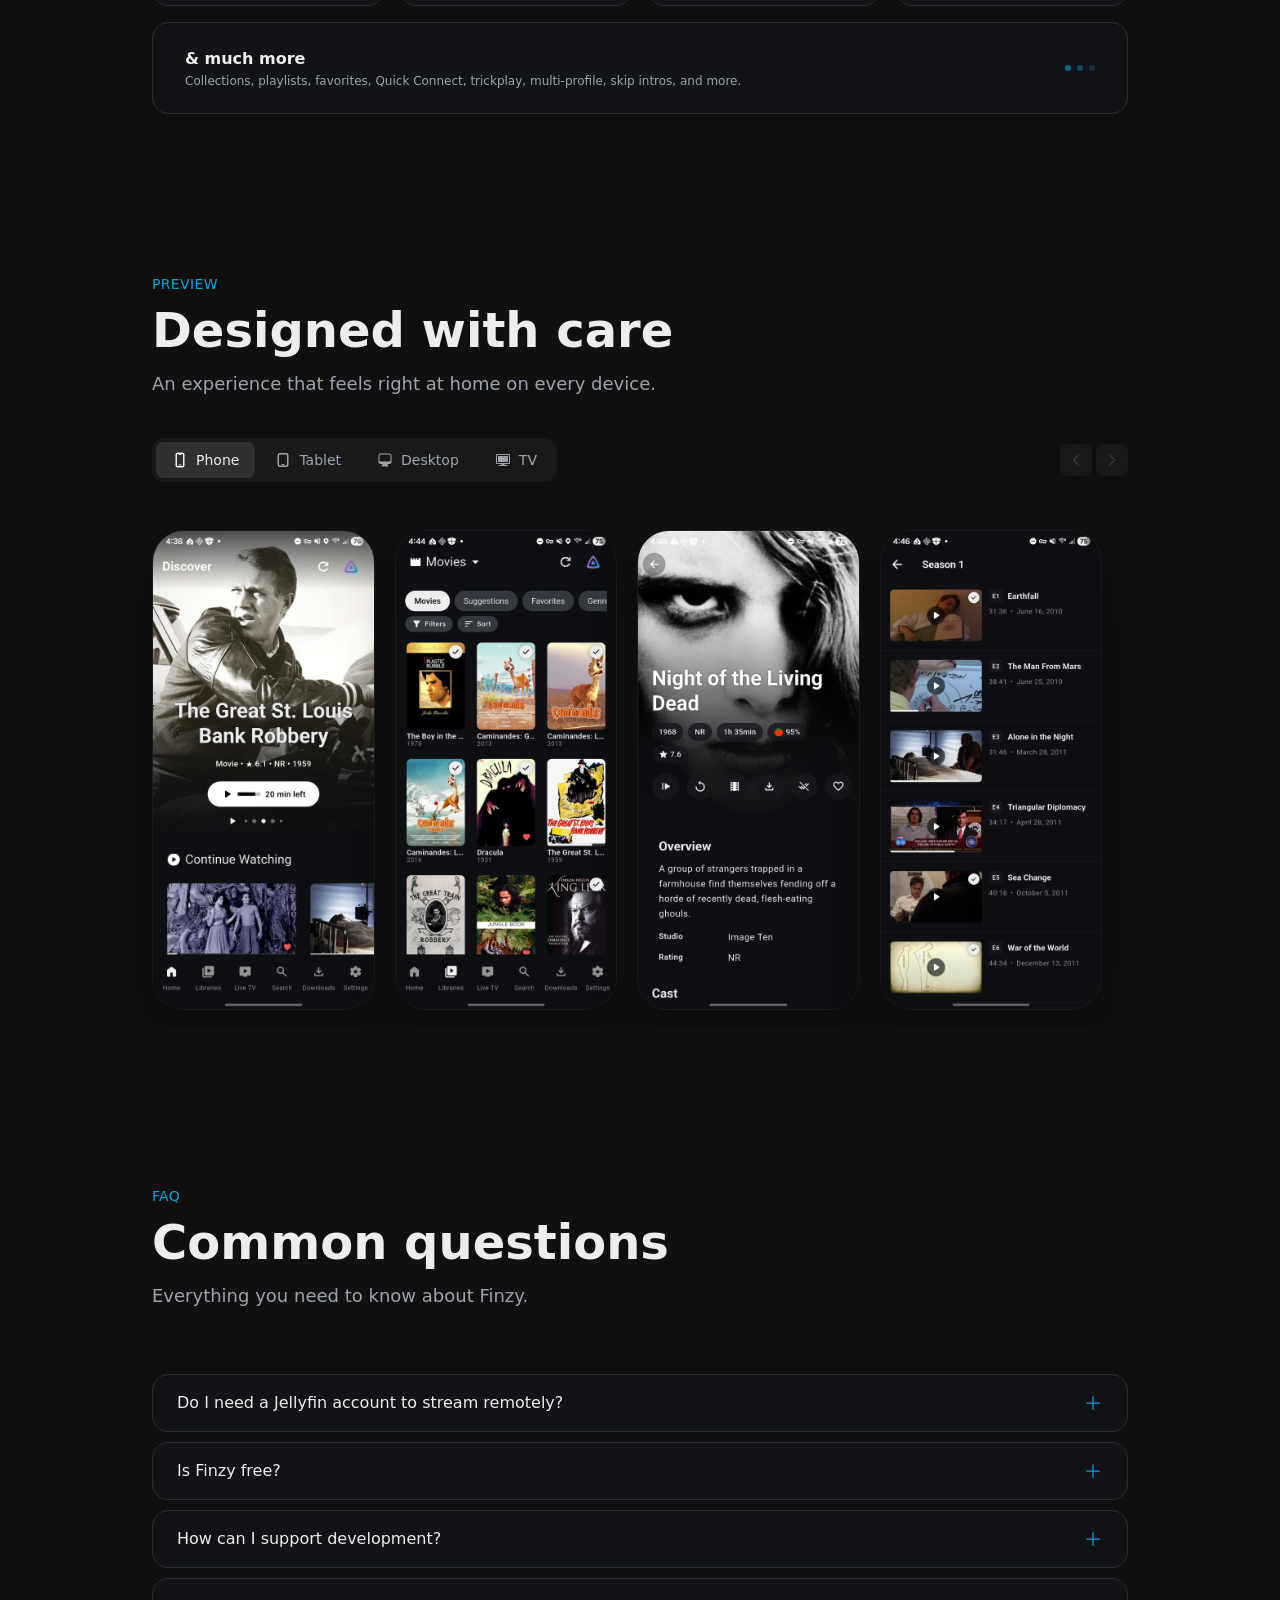
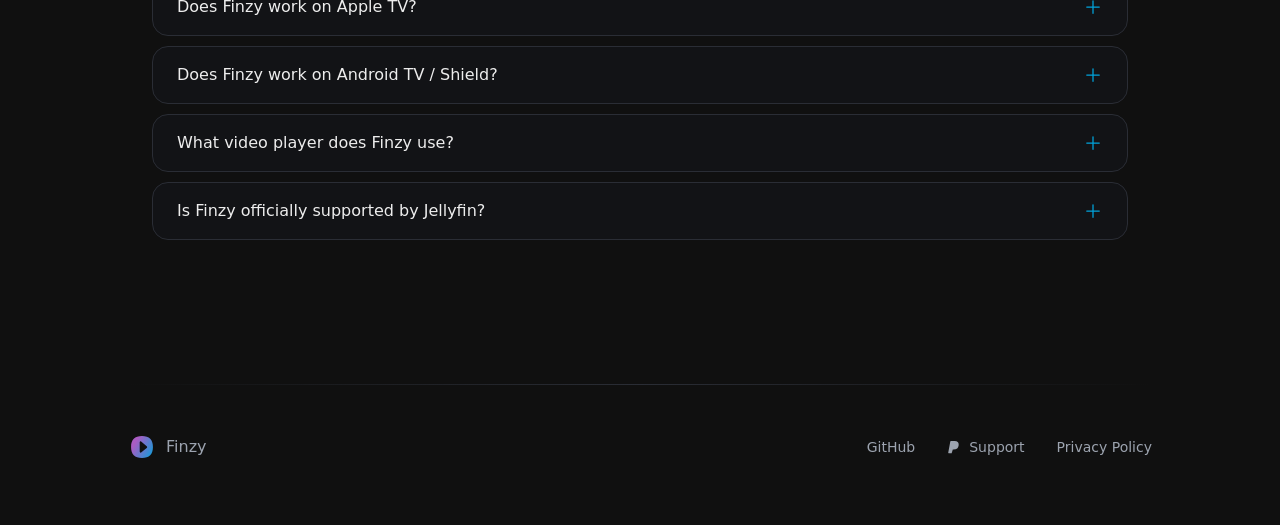
==== commit 417e16d3: "Fix Microsoft Store link to use real product ID Replaces the 9NPLACEHOLDER placeholder href left ove" ====
--- a/index.html
+++ b/index.html
@@ -165,7 +165,7 @@
                     <!---->
                     Amazon
                   </a>
-                  <a href="https://apps.microsoft.com/store/detail/9NPLACEHOLDER" target="_blank" rel="noopener noreferrer" class="inline-flex items-center gap-2 px-4 py-3 bg-white text-gray-900 rounded-full font-semibold text-sm hover:bg-gray-100 transition-colors">
+                  <a href="https://apps.microsoft.com/detail/9p760mspwfq3" target="_blank" rel="noopener noreferrer" class="inline-flex items-center gap-2 px-4 py-3 bg-white text-gray-900 rounded-full font-semibold text-sm hover:bg-gray-100 transition-colors">
                     <svg role="img" viewBox="0 0 24 24" fill="currentColor" xmlns="http://www.w3.org/2000/svg" width="100%" height="100%" class="w-5 h-5">
                       <path d="M0 3.449L9.75 2.1v9.451H0m10.949-9.602L24 0v11.4H10.949M0 12.6h9.75v9.451L0 20.699M10.949 12.6H24V24l-12.9-1.801">
                       </path>
